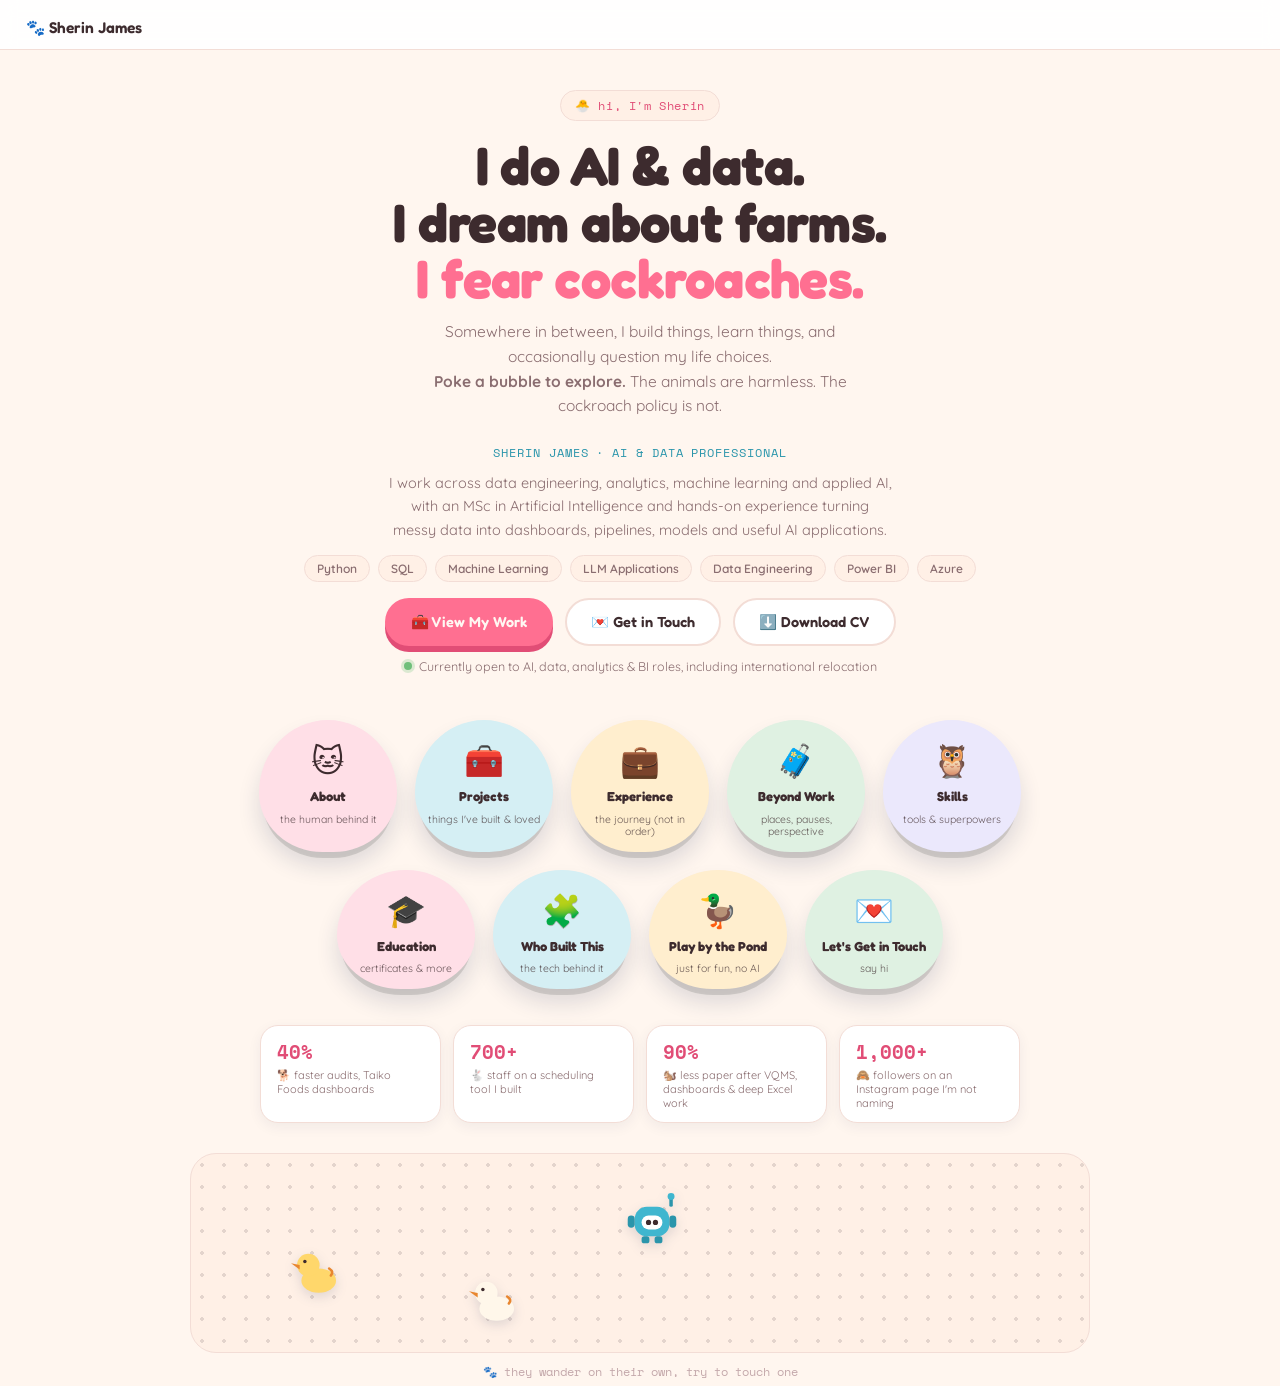
==== index.html @ dddd7386 "Add files via upload" ====
<!doctype html>
<html lang="en">
<head>
<meta charset="utf-8">
<meta name="viewport" content="width=device-width, initial-scale=1">
<title>Sherin James · Portfolio</title>
<style>
  @import url('https://fonts.googleapis.com/css2?family=Fredoka:wght@500;600;700&family=Quicksand:wght@400;500;600;700&family=Space+Mono:wght@400;700&display=swap');

  :root {
    --bg: #fff6ef;
    --surface: #ffffff;
    --surface-soft: #fff0e6;
    --ink: #3d2b2e;
    --ink-soft: #8a6d70;
    --ink-faint: #c4a8ab;
    --line: #f3ddd6;
    --accent: #ff6f91;
    --accent-deep: #e14d76;
    --accent-2: #3fb6cf;
    --accent-2-deep: #2a95ab;
    --accent-3: #ffbc42;
    --accent-4: #6fbf7a;
    --accent-4-deep: #4f9f5b;
    --accent-5: #9b8cf2;
    --accent-5-deep: #7c6ce0;
    --shadow: 220 60% 20%;
    --sky-top: #bfe6f7;
    --sky-mid: #dff3ea;
    --grass: #8fcf80;
    --grass-deep: #6fb862;
    --pond: #6fc7d9;
    --pond-deep: #3f96ab;
    --sun: #ffd76b;
    --wood: #a9713c;
    --wood-deep: #8a5a2c;
    --roof: #e8862f;
  }

  @media (prefers-color-scheme: dark) {
    :root:not([data-theme="light"]) {
      --bg: #241923; --surface: #2f2130; --surface-soft: #392a3c;
      --ink: #fbecee; --ink-soft: #d9b7c0; --ink-faint: #8c6c76; --line: #4a3650;
      --accent: #ff8aa8; --accent-deep: #ffa9bf; --accent-2: #5fd3e8; --accent-2-deep: #86e0f0; --accent-3: #ffcf6b;
      --accent-4: #8fd89a; --accent-4-deep: #a9e6b2; --accent-5: #b3a4f7; --accent-5-deep: #c7bcf9;
      --sky-top: #171b3a; --sky-mid: #33264a; --grass: #2f5a44; --grass-deep: #234a37;
      --pond: #1f4f66; --pond-deep: #16394a; --sun: #ffe9a8; --wood: #7a5236; --wood-deep: #5e3f29; --roof: #c96a2a;
    }
  }
  :root[data-theme="dark"] {
    --bg: #241923; --surface: #2f2130; --surface-soft: #392a3c;
    --ink: #fbecee; --ink-soft: #d9b7c0; --ink-faint: #8c6c76; --line: #4a3650;
    --accent: #ff8aa8; --accent-deep: #ffa9bf; --accent-2: #5fd3e8; --accent-2-deep: #86e0f0; --accent-3: #ffcf6b;
    --sky-top: #171b3a; --sky-mid: #33264a; --grass: #2f5a44; --grass-deep: #234a37;
    --pond: #1f4f66; --pond-deep: #16394a; --sun: #ffe9a8; --wood: #7a5236; --wood-deep: #5e3f29; --roof: #c96a2a;
  }

  * { box-sizing: border-box; }
  html { overflow-x: hidden; width: 100%; -webkit-text-size-adjust: 100%; text-size-adjust: 100%; }
  body { background: var(--bg); color: var(--ink); font-family: 'Quicksand', system-ui, sans-serif; margin: 0; overflow-x: hidden; width: 100%; overflow-wrap: break-word; }
  h1, h2, h3, .display { font-family: 'Fredoka', system-ui, sans-serif; }
  a { color: var(--accent-deep); }
  img { max-width: 100%; }
  .wrap { max-width: 1000px; margin: 0 auto; padding: 0 20px; }
  button { font-family: inherit; }

  /* ---------- topbar ---------- */
  .topbar {
    position: sticky; top: 0; z-index: 60; display: flex; flex-direction: column;
    background: color-mix(in srgb, var(--surface) 90%, transparent); backdrop-filter: blur(8px);
    border-bottom: 1px solid var(--line); width:100%; max-width:100%;
  }
  .topbar-row1 { display:flex; align-items:center; justify-content:space-between; padding: 12px 18px 6px; }
  .brand { display:flex; align-items:center; gap:8px; font-family:'Fredoka',sans-serif; font-weight:600; font-size:15.5px; cursor:pointer; border:none; background:none; color:var(--ink); padding:6px 8px; white-space:nowrap; }
  @media (max-width: 420px) { .brand { font-size:13.5px; } }
  .subnav { position:relative; display:flex; gap:6px; overflow-x:auto; padding: 0 18px 10px; scrollbar-width:none; -webkit-overflow-scrolling:touch; width:100%; }
  .subnav.is-hidden { display:none; }
  .subnav::-webkit-scrollbar { display:none; }
  .topbar-fade { position:absolute; top:0; right:0; bottom:10px; width:30px; pointer-events:none;
    background: linear-gradient(to right, transparent, color-mix(in srgb, var(--surface) 94%, transparent) 70%); }
  .subnav.is-hidden ~ .topbar-fade { display:none; }
  .subnav-btn {
    flex:0 0 auto; display:flex; align-items:center; gap:5px; font-family:'Quicksand',sans-serif; font-weight:600; font-size:12.5px; white-space:nowrap;
    background: var(--surface-soft); border:1px solid var(--line); color:var(--ink-soft); padding:7px 14px; border-radius:999px; cursor:pointer; min-width:0;
  }
  .subnav-btn:hover { border-color: var(--accent-2); color: var(--accent-2-deep); }
  .subnav-btn.active { border-color: var(--accent); color: var(--accent-deep); background: color-mix(in srgb, var(--accent) 16%, var(--surface)); }
  .home-btn {
    display:inline-flex; align-items:center; gap:6px; font-family:'Fredoka',sans-serif; font-weight:600; font-size:13.5px;
    background: var(--surface-soft); border:1px solid var(--line); color:var(--ink); padding:10px 20px; border-radius:999px; cursor:pointer;
  }
  .home-btn:hover { border-color: var(--accent-2); color: var(--accent-2-deep); }

  /* ---------- views ---------- */
  .view { display: none; }
  .view.active { display: block; animation: fadeIn 0.35s ease; }
  @keyframes fadeIn { from { opacity:0; transform: translateY(6px);} to { opacity:1; transform:none; } }

  section.pane { padding: 44px 0 70px; }
  .section-tag { font-family:'Space Mono',monospace; font-size:12px; letter-spacing:0.08em; text-transform:uppercase; color:var(--accent-2-deep); margin:0 0 8px; }
  h2.section-title { font-size: clamp(26px, 4vw, 38px); margin: 0 0 14px; text-wrap: balance; }
  p.section-lede { color: var(--ink-soft); font-size: 15.5px; max-width: 64ch; line-height: 1.6; margin: 0 0 32px; }
  .card { background: var(--surface); border:1px solid var(--line); border-radius:22px; padding:26px; box-shadow: 0 6px 22px hsl(var(--shadow) / 0.06); min-width:0; }
  /* defensive: grid/flex children default to min-width:auto, which can force a track wider than the viewport on narrow screens */
  .about-grid > *, .two-col > *, .skill-groups > *, .model-split > *, .feature-grid > *, .project-card, .hero-tier { min-width:0; }
  .fact-title { font-family:'Fredoka',sans-serif; font-weight:600; font-size:16px; margin:0 0 14px; color: var(--accent-deep); }
  .back-row { margin-top: 40px; text-align:center; }

  /* ================= HOME ================= */
  .hero-band { text-align:center; padding: 40px 20px 4px; max-width: 720px; margin: 0 auto; }
  .hero-eyebrow {
    display:inline-flex; align-items:center; gap:6px; font-family:'Space Mono',monospace; font-size:12px; letter-spacing:0.05em;
    background: var(--surface-soft); border:1px solid var(--line); color:var(--accent-deep); padding:6px 14px; border-radius:999px; margin-bottom:16px;
  }
  .hero-band h1 { font-size: clamp(30px, 6vw, 54px); line-height:1.05; margin: 0 0 12px; text-wrap: balance; letter-spacing:-0.01em; }
  .hero-band h1 span { color: var(--accent); }
  .hero-band p { color: var(--ink-soft); font-size: 15.5px; line-height:1.6; margin:0 auto; max-width: 50ch; }

  .proof-strip { max-width:720px; margin: 22px auto 0; text-align:center; padding:0 20px; }
  .proof-role { font-family:'Space Mono',monospace; font-size:11.5px; letter-spacing:0.08em; text-transform:uppercase; color:var(--accent-2-deep); margin:0 0 10px; }
  .proof-line { color:var(--ink-soft); font-size:14.5px; line-height:1.6; max-width:56ch; margin:0 auto 14px; }
  .proof-strip .tag-row { justify-content:center; margin-bottom:16px; }
  .proof-cta-row { display:flex; gap:12px; flex-wrap:wrap; justify-content:center; margin:4px 0 12px; }
  .open-line { font-size:12.5px; color:var(--ink-soft); display:flex; align-items:center; gap:7px; justify-content:center; margin-top:2px; }
  .open-dot { width:8px; height:8px; border-radius:50%; background:var(--accent-4); display:inline-block; flex:none; box-shadow:0 0 0 3px color-mix(in srgb, var(--accent-4) 25%, transparent); }

  .stat-row { display:grid; grid-template-columns: repeat(auto-fit, minmax(min(126px, 100%), 1fr)); gap:12px; margin: 26px auto 0; max-width: 760px; width:100%; }
  .stat-chip { background: var(--surface); border:1px solid var(--line); border-radius:18px; padding:12px 16px; display:flex; flex-direction:column; gap:2px; min-width:0; width:100%; box-shadow: 0 4px 14px hsl(var(--shadow)/0.06); }
  .stat-num { font-family:'Space Mono',monospace; font-weight:700; font-size:19px; color: var(--accent-deep); }
  .stat-label { font-size: 11px; color: var(--ink-soft); }

  /* roam zone: ducks + ai bot wandering, flee on touch */
  .roam-outer { padding: 30px 12px 6px; }
  .roam-zone {
    position: relative; width: 100%; max-width: 900px; margin: 0 auto; height: 200px;
    border-radius: 26px; overflow: hidden; border: 1px solid var(--line);
    background-color: var(--surface-soft);
    background-image: radial-gradient(color-mix(in srgb, var(--ink) 14%, transparent) 1.6px, transparent 1.6px);
    background-size: 22px 22px;
  }
  .roam-hint { text-align:center; font-family:'Space Mono',monospace; font-size:11.5px; color:var(--ink-faint); margin:10px 0 0; }
  .critter { position:absolute; width:52px; height:52px; cursor:pointer; touch-action:none; will-change: left, top; }
  .critter svg { display:block; width:100%; height:100%; filter: drop-shadow(0 4px 6px hsl(var(--shadow)/0.14)); }
  .critter.flip svg { transform: scaleX(-1); }
  .critter.spooked { animation: spookShake 0.12s linear 4; }
  @keyframes spookShake { 0%,100% { transform: translateY(0) rotate(0); } 25% { transform: translateY(-2px) rotate(-6deg); } 75% { transform: translateY(-2px) rotate(6deg); } }

  /* section bubbles: bold colorful floating blobs */
  .bubble-grid { display:flex; flex-wrap:wrap; gap:18px; justify-content:center; padding: 34px 16px 10px; max-width: 920px; margin: 0 auto; }
  .bubble-btn {
    display:flex; flex-direction:column; align-items:center; gap:8px; width:138px; padding:20px 10px 14px;
    border-radius: 50% 50% 46% 46% / 55% 55% 45% 45%; border: none; cursor:pointer;
    box-shadow: 0 10px 0 -4px rgba(0,0,0,0.12), 0 14px 22px hsl(var(--shadow)/0.14);
    animation: floaty 4.5s ease-in-out infinite; transition: transform 0.15s ease;
    color: var(--ink);
  }
  .bubble-btn:hover { transform: translateY(-5px) scale(1.03); }
  .bubble-btn .emoji { font-size: 32px; }
  .bubble-btn .label { font-family:'Fredoka',sans-serif; font-weight:700; font-size:13px; text-align:center; line-height:1.25; }
  .bubble-btn .sub { font-size:10.5px; opacity:0.75; text-align:center; line-height:1.2; }
  @keyframes floaty { 0%,100% { transform: translateY(0);} 50% { transform: translateY(-8px);} }
  .bubble-btn:nth-child(1){ animation-delay: 0s; background: color-mix(in srgb, var(--accent) 22%, var(--surface)); }
  .bubble-btn:nth-child(2){ animation-delay: -0.6s; background: color-mix(in srgb, var(--accent-2) 22%, var(--surface)); }
  .bubble-btn:nth-child(3){ animation-delay: -1.2s; background: color-mix(in srgb, var(--accent-3) 26%, var(--surface)); }
  .bubble-btn:nth-child(4){ animation-delay: -1.8s; background: color-mix(in srgb, var(--accent-4) 22%, var(--surface)); }
  .bubble-btn:nth-child(5){ animation-delay: -2.4s; background: color-mix(in srgb, var(--accent-5) 20%, var(--surface)); }
  .bubble-btn:nth-child(6){ animation-delay: -3.0s; background: color-mix(in srgb, var(--accent) 22%, var(--surface)); }
  .bubble-btn:nth-child(7){ animation-delay: -3.6s; background: color-mix(in srgb, var(--accent-2) 22%, var(--surface)); }
  .bubble-btn:nth-child(8){ animation-delay: -4.2s; background: color-mix(in srgb, var(--accent-3) 26%, var(--surface)); }
  .bubble-btn:nth-child(9){ animation-delay: -4.8s; background: color-mix(in srgb, var(--accent-4) 22%, var(--surface)); }

  @media (prefers-reduced-motion: reduce) {
    .bubble-btn, .critter { animation: none !important; }
  }

  /* ================= ABOUT ================= */
  .about-grid { display:grid; grid-template-columns: 1.3fr 1fr; gap:24px; }
  @media (max-width: 760px) { .about-grid { grid-template-columns: 1fr; } }
  .about-grid p { line-height:1.7; font-size:15px; }
  .paw-list { list-style:none; margin:0; padding:0; display:flex; flex-direction:column; gap:12px; }
  .paw-list li { display:flex; gap:10px; font-size:14.5px; line-height:1.5; }

  /* ================= PROJECTS ================= */
  .project-card { background: var(--surface); border:1px solid var(--line); border-radius:26px; padding:28px; margin-bottom:24px; box-shadow: 0 8px 26px hsl(var(--shadow)/0.07); }
  .project-kicker { font-family:'Space Mono',monospace; font-size:11.5px; color:var(--ink-soft); letter-spacing:0.04em; text-transform:uppercase; margin:0 0 6px;}
  .project-title { display:flex; align-items:center; gap:10px; font-size:21px; margin:0; }
  .project-desc { font-size:14.6px; line-height:1.7; margin:14px 0 16px; }
  .tag-row { display:flex; gap:8px; flex-wrap:wrap; margin:4px 0 16px; }
  .tag { font-size:12px; font-weight:600; padding:5px 12px; border-radius:999px; background:var(--surface-soft); color:var(--ink-soft); border:1px solid var(--line); min-width:0; max-width:100%; overflow-wrap:anywhere; }
  .shot-row { display:grid; grid-template-columns: repeat(2,1fr); gap:14px; margin-top:14px; }
  .shot-row.single { grid-template-columns: 1fr; max-width:520px; }
  .shot-row.trio { grid-template-columns: repeat(3,1fr); }
  @media (max-width: 620px) { .shot-row { grid-template-columns: 1fr; } }
  .shot-row img { width:100%; display:block; border-radius:14px; border:1px solid var(--line); }
  .shot-cap { font-size:11.5px; color:var(--ink-faint); margin-top:6px; text-align:center; }
  .metric-row { display:flex; gap:10px; flex-wrap:wrap; margin:14px 0 4px; }
  .metric-pill { background:var(--surface-soft); border-radius:12px; padding:8px 12px; text-align:center; min-width:80px; }
  .metric-pill b { display:block; font-family:'Space Mono',monospace; font-size:15px; color:var(--accent-2-deep); }
  .metric-pill span { font-size:10px; color:var(--ink-soft); }
  .access-note { font-size:12.5px; color:var(--ink-soft); background:var(--surface-soft); border-radius:12px; padding:10px 14px; margin-top:12px; display:flex; gap:8px; }
  .visit-link { font-weight:700; font-size:13.5px; text-decoration:none; color:var(--accent-deep); }
  .project-subtitle { font-size:14.5px; font-weight:600; color:var(--ink-soft); margin:2px 0 14px; }
  .mini-label { font-family:'Space Mono',monospace; font-size:11px; letter-spacing:0.06em; text-transform:uppercase; color:var(--accent-2-deep); margin:18px 0 8px; }
  .beat-line { font-style:italic; color:var(--ink-soft); margin:2px 0 12px; font-size:14.6px; }
  .feature-grid { display:grid; grid-template-columns: repeat(auto-fit, minmax(190px,1fr)); gap:12px; margin: 6px 0 16px; }
  .feature-item { background:var(--surface-soft); border-radius:14px; padding:12px 14px; }
  .feature-item .f-title { font-weight:700; font-size:13.5px; display:flex; align-items:center; gap:6px; margin:0 0 4px; }
  .feature-item .f-desc { font-size:12.5px; color:var(--ink-soft); line-height:1.5; margin:0; }
  .lede-block { color:var(--ink-soft); font-size:15.5px; max-width:64ch; line-height:1.6; margin:0 0 32px; }
  .lede-block p { margin:0 0 10px; }
  .lede-block p:last-child { margin-bottom:0; font-style:italic; }
  .hatch-card { background:transparent; border:2px dashed var(--line); box-shadow:none; padding:22px 28px; text-align:center; }
  .hatch-card .project-title { justify-content:center; font-size:17px; }
  .hatch-card .project-desc { max-width:56ch; margin:8px auto 0; color:var(--ink-soft); }
  .made-step p + p { margin-top:10px; }
  .made-badge { display:inline-flex; align-items:center; gap:8px; font-family:'Space Mono',monospace; font-size:11.5px; letter-spacing:0.05em; text-transform:uppercase; background:var(--surface-soft); border:1px solid var(--line); color:var(--accent-deep); padding:8px 16px; border-radius:999px; margin-bottom:16px; }

  /* ---- Projects: pipeline / model breakdown / anomalies ---- */
  .hero-tier { border:2px solid var(--accent); }
  .tier-badge-sm { font-family:'Space Mono',monospace; font-size:10.5px; letter-spacing:0.06em; text-transform:uppercase; color:var(--accent-deep); background:color-mix(in srgb, var(--accent) 16%, var(--surface)); padding:4px 10px; border-radius:999px; display:inline-block; margin-bottom:10px; }
  .pipeline-row { display:flex; align-items:center; flex-wrap:wrap; gap:6px; margin:14px 0 20px; }
  .pipeline-step { background:var(--surface-soft); border-radius:14px; padding:10px 14px; font-size:12px; font-weight:700; text-align:center; min-width:96px; flex:1 1 96px; }
  .pipeline-step span { display:block; font-size:10px; font-weight:500; color:var(--ink-soft); margin-top:2px; }
  .pipeline-arrow { color:var(--ink-faint); font-size:16px; flex:none; }
  .model-split { display:grid; grid-template-columns:1fr 1fr; gap:16px; margin:10px 0 18px; }
  @media (max-width:620px) { .model-split { grid-template-columns:1fr; } }
  .model-block { background:var(--surface-soft); border-radius:16px; padding:16px 18px; }
  .model-block h4 { margin:0 0 8px; font-size:14px; font-family:'Fredoka',sans-serif; display:flex; align-items:center; gap:6px; }
  .model-block ul { margin:0; padding-left:18px; font-size:12.8px; line-height:1.65; color:var(--ink-soft); }
  .anomaly-box { background: color-mix(in srgb, var(--accent-3) 16%, var(--surface)); border-radius:14px; padding:14px 16px; font-size:13px; line-height:1.65; margin:6px 0 18px; }
  .anomaly-box b { color: var(--ink); }
  .numbers-strip { display:grid; grid-template-columns: repeat(auto-fit, minmax(min(140px, 100%), 1fr)); gap:12px; margin: 4px 0 30px; width:100%; }
  .learned-note { font-size:12.5px; color:var(--ink-faint); font-style:italic; margin:10px 0 0; }

  /* ================= SCATTERED CARDS (work / breaks) ================= */
  .scatter-grid { display:flex; flex-wrap:wrap; gap:22px 18px; justify-content:center; max-width:100%; }
  .scatter-card {
    background: var(--surface); border:1px solid var(--line); border-radius:18px; padding:20px; width: min(300px, 100%);
    box-shadow: 0 8px 18px hsl(var(--shadow)/0.09); transition: transform 0.18s ease; min-width:0;
  }
  .scatter-card:hover { transform: rotate(0deg) translateY(-3px) !important; }
  .scatter-card:nth-child(6n+1){ transform: rotate(-2.2deg); }
  .scatter-card:nth-child(6n+2){ transform: rotate(1.6deg); }
  .scatter-card:nth-child(6n+3){ transform: rotate(-1deg); }
  .scatter-card:nth-child(6n+4){ transform: rotate(2deg); }
  .scatter-card:nth-child(6n+5){ transform: rotate(-1.7deg); }
  .scatter-card:nth-child(6n+6){ transform: rotate(1.1deg); }
  .scatter-card.break-card { background: var(--surface-soft); border-style: dashed; width: min(340px, 100%); }
  @media (max-width: 420px) { .scatter-card, .scatter-card.break-card { transform:none !important; width:100%; } }

  /* ---- Experience: featured role-progression card ---- */
  .exp-featured { background: var(--surface); border:2px solid var(--accent); border-radius:24px; padding:26px 28px; margin-bottom:30px; box-shadow: 0 10px 26px hsl(var(--shadow)/0.10); min-width:0; }
  .exp-featured-head { display:flex; align-items:baseline; justify-content:space-between; flex-wrap:wrap; gap:6px; margin-bottom:2px; }
  .exp-org { font-family:'Fredoka',sans-serif; font-weight:700; font-size:17px; }
  .exp-loc { font-size:12.5px; color:var(--ink-soft); }
  .exp-promo-line { font-family:'Space Mono',monospace; font-size:11px; color:var(--accent-deep); background:var(--surface-soft); display:inline-block; padding:5px 12px; border-radius:999px; margin:10px 0 20px; }
  .exp-timeline { display:flex; flex-direction:column; gap:0; }
  .exp-role-block { border-left:3px solid var(--line); padding:0 0 18px 18px; margin-left:2px; position:relative; }
  .exp-role-block:last-child { padding-bottom:0; border-left-color:transparent; }
  .exp-role-block::before { content:''; position:absolute; left:-7px; top:2px; width:12px; height:12px; border-radius:50%; background:var(--accent); border:2px solid var(--surface); box-shadow:0 0 0 2px var(--accent); }
  .exp-role-title { font-weight:700; font-size:14.5px; margin:0 0 2px; }
  .exp-role-dates { font-family:'Space Mono',monospace; font-size:11px; color:var(--ink-faint); margin:0 0 8px; }
  .exp-role-block ul { margin:0; padding-left:18px; font-size:13px; line-height:1.65; color:var(--ink); }
  .exp-other-label { font-family:'Space Mono',monospace; font-size:11.5px; letter-spacing:0.06em; text-transform:uppercase; color:var(--ink-faint); margin: 4px 0 16px; text-align:center; }
  .milestone-strip { display:flex; align-items:center; justify-content:center; gap:10px; margin: 30px 0; }
  .milestone-pill { font-family:'Space Mono',monospace; font-size:11.5px; color:var(--accent-5-deep); background:color-mix(in srgb, var(--accent-5) 16%, var(--surface)); border:1px solid var(--line); border-radius:999px; padding:8px 16px; text-align:center; }
  .milestone-strip .milestone-arrow { color:var(--ink-faint); font-size:16px; }
  .exp-break-card.scatter-card { background:transparent; border:2px dashed var(--ink-faint); }
  .tech-self-tag { font-size:11px; font-weight:700; color:var(--accent-5-deep); }
  .current-card.scatter-card { border:2px solid var(--accent-4); position:relative; }
  .current-pill { position:absolute; top:-11px; right:16px; background:var(--accent-4); color:#0d2b16; font-family:'Space Mono',monospace; font-size:10px; letter-spacing:0.05em; text-transform:uppercase; padding:4px 10px; border-radius:999px; }
  .scatter-role { font-weight:700; font-size:15px; margin:0 0 3px; display:flex; gap:8px; align-items:center; }
  .scatter-org { font-size:12.5px; color:var(--accent-2-deep); font-weight:700; margin:0 0 2px; }
  .scatter-dates { font-size:11.5px; color:var(--ink-faint); margin:0 0 10px; font-family:'Space Mono',monospace; }
  .scatter-card ul { margin:0; padding-left:18px; font-size:13px; line-height:1.55; color:var(--ink); }
  .scatter-card p.plain { font-size:13.3px; line-height:1.6; color:var(--ink); margin:0 0 10px; }
  .place-chip-row { display:flex; flex-wrap:wrap; gap:6px; margin-top:6px; }
  .place-chip { font-size:11px; font-weight:700; background: var(--surface); border:1px solid var(--line); border-radius:999px; padding:4px 10px; }

  /* ================= SKILLS ================= */
  .skill-groups { display:grid; grid-template-columns: repeat(2,1fr); gap:18px; }
  @media (max-width:700px) { .skill-groups { grid-template-columns:1fr; } }
  .skill-card h3 { font-size:15px; margin:0 0 12px; display:flex; align-items:center; gap:8px; }
  .chip-cloud { display:flex; flex-wrap:wrap; gap:8px; }
  .chip { font-size:12.5px; font-weight:600; padding:7px 13px; border-radius:999px; background:var(--bg); border:1px solid var(--line); min-width:0; max-width:100%; overflow-wrap:anywhere; }

  /* ================= EDUCATION / MADE ================= */
  .two-col { display:grid; grid-template-columns:1fr 1fr; gap:20px; }
  @media (max-width:760px) { .two-col { grid-template-columns:1fr; } }
  .edu-card h3 { font-size:15.5px; margin:0 0 4px; }
  .edu-card .school { font-size:13px; color:var(--accent-2-deep); font-weight:700; margin-bottom:6px; }
  .edu-card p { font-size:13.5px; color:var(--ink-soft); line-height:1.55; margin:0; }
  .made-steps { display:flex; flex-direction:column; gap:16px; }
  .made-step { display:flex; gap:14px; }
  .made-num { flex:none; width:30px; height:30px; border-radius:50%; background:var(--surface-soft); display:flex; align-items:center; justify-content:center; font-family:'Space Mono',monospace; font-weight:700; font-size:13px; color:var(--accent-deep); }
  .made-step p { margin:0; font-size:14.3px; line-height:1.6; }

  /* ================= GAME ================= */
  .game-wrap { display:flex; flex-direction:column; align-items:center; gap:14px; width:100%; }
  .game-hud { display:flex; gap:16px; font-family:'Space Mono',monospace; font-size:14px; }
  .game-btn { font-family:'Fredoka',sans-serif; font-weight:600; font-size:14px; padding:10px 22px; border-radius:999px; border:2px solid transparent; background:var(--accent); color:#fff7f2; box-shadow: 0 5px 0 var(--accent-deep); cursor:pointer; }
  .game-btn:disabled { opacity:0.55; cursor:default; box-shadow:none; }
  .game-note { font-size:12.5px; color:var(--ink-faint); text-align:center; max-width:44ch; }

  /* ---------- Pond Derby racing game ---------- */
  .racer-pick { display:flex; gap:10px; flex-wrap:wrap; justify-content:center; }
  .racer-opt {
    display:flex; flex-direction:column; align-items:center; gap:4px; font-family:'Quicksand',sans-serif; font-weight:600; font-size:12.5px;
    background: var(--surface); border:2px solid var(--line); color:var(--ink-soft); padding:10px 16px; border-radius:16px; cursor:pointer;
  }
  .racer-opt .racer-emoji { font-size:26px; }
  .racer-opt:hover { border-color: var(--accent-2); }
  .racer-opt.selected { border-color: var(--accent); color:var(--accent-deep); background: color-mix(in srgb, var(--accent) 14%, var(--surface)); }
  .track-board { display:flex; flex-direction:column; gap:10px; width:100%; max-width:640px; }
  .track-lane { display:flex; align-items:center; gap:8px; }
  .lane-tag { width:22px; text-align:center; font-size:16px; opacity:0.7; }
  .lane-track {
    position:relative; flex:1; height:44px; border-radius:12px; border:1px solid var(--line); overflow:hidden;
    background-color: var(--surface-soft);
    background-image: radial-gradient(color-mix(in srgb, var(--ink) 12%, transparent) 1.4px, transparent 1.4px);
    background-size: 18px 18px;
  }
  .racer-sprite { position:absolute; left:2px; top:50%; transform: translateY(-50%); font-size:24px; line-height:1; }
  .finish-flag { width:22px; text-align:center; font-size:18px; }
  .race-status { font-family:'Space Mono',monospace; font-size:13px; color:var(--ink-soft); text-align:center; min-height:18px; }

  /* ================= CONTACT ================= */
  .foot-card { background: var(--surface); border:1px solid var(--line); border-radius:26px; padding:40px 30px; display:flex; flex-direction:column; align-items:center; gap:14px; text-align:center; }
  .foot-links { display:flex; gap:14px; flex-wrap:wrap; justify-content:center; }
  .btn { font-family:'Fredoka',sans-serif; font-weight:600; font-size:14.5px; padding:13px 24px; border-radius:999px; text-decoration:none; display:inline-flex; align-items:center; gap:8px; border:2px solid transparent; cursor:pointer; }
  .btn-primary { background: var(--accent); color:#fff7f2; box-shadow: 0 6px 0 var(--accent-deep); }
  .btn-ghost { background: var(--surface); color:var(--ink); border-color: var(--line); }
  .foot-note { font-size:12px; color:var(--ink-faint); margin-top: 22px; }
  .toast {
    position: fixed; left: 50%; bottom: 22px; transform: translateX(-50%) translateY(12px);
    max-width: min(90vw, 380px); text-align:center; background: var(--ink); color: var(--bg);
    font-family:'Quicksand',sans-serif; font-weight:600; font-size:13.5px; line-height:1.4;
    padding: 12px 18px; border-radius: 14px; box-shadow: 0 10px 30px hsl(var(--shadow)/0.25);
    opacity: 0; pointer-events: none; transition: opacity 0.25s ease, transform 0.25s ease; z-index: 200;
  }
  .toast.show { opacity: 1; transform: translateX(-50%) translateY(0); }
</style>
</head>
<body>
<div class="topbar">
  <div class="topbar-row1">
    <button class="brand" data-target="view-home">🐾 Sherin James</button>
  </div>
  <nav class="subnav" id="subnav">
    <button class="subnav-btn" data-target="view-home">🏠 Home</button>
    <button class="subnav-btn" data-target="view-about">🐱 About</button>
    <button class="subnav-btn" data-target="view-projects">🧰 Projects</button>
    <button class="subnav-btn" data-target="view-work">💼 Experience</button>
    <button class="subnav-btn" data-target="view-breaks">🧳 Beyond Work</button>
    <button class="subnav-btn" data-target="view-skills">🦉 Skills</button>
    <button class="subnav-btn" data-target="view-education">🎓 Education</button>
    <button class="subnav-btn" data-target="view-made">🧩 Made</button>
    <button class="subnav-btn" data-target="view-game">🏁 Play</button>
    <button class="subnav-btn" data-target="view-contact">💌 Contact</button>
  </nav>
  <div class="topbar-fade" aria-hidden="true"></div>
</div>

<!-- ============ HOME ============ -->
<div class="view active" id="view-home">
  <div class="hero-band">
    <span class="hero-eyebrow">🐣 hi, I'm Sherin</span>
    <h1>I do AI &amp; data.<br>I dream about farms.<br><span>I fear cockroaches.</span></h1>
    <p>Somewhere in between, I build things, learn things, and occasionally question my life choices.</p>
    <p><b>Poke a bubble to explore.</b> The animals are harmless. The cockroach policy is not.</p>
  </div>

  <div class="proof-strip">
    <p class="proof-role">Sherin James · AI &amp; Data Professional</p>
    <p class="proof-line">I work across data engineering, analytics, machine learning and applied AI, with an MSc in Artificial Intelligence and hands-on experience turning messy data into dashboards, pipelines, models and useful AI applications.</p>
    <div class="tag-row"><span class="tag">Python</span><span class="tag">SQL</span><span class="tag">Machine Learning</span><span class="tag">LLM Applications</span><span class="tag">Data Engineering</span><span class="tag">Power BI</span><span class="tag">Azure</span></div>
    <div class="proof-cta-row">
      <button class="btn btn-primary" data-target="view-projects">🧰 View My Work</button>
      <button class="btn btn-ghost" data-target="view-contact">💌 Get in Touch</button>
      <a class="btn btn-ghost" href="Sherin_James_CV.pdf" download="Sherin_James_CV.pdf">⬇️ Download CV</a>
    </div>
    <p class="open-line"><span class="open-dot"></span>Currently open to AI, data, analytics &amp; BI roles, including international relocation</p>
  </div>

  <div class="bubble-grid">
    <button class="bubble-btn" data-target="view-about"><span class="emoji">🐱</span><span class="label">About</span><span class="sub">the human behind it</span></button>
    <button class="bubble-btn" data-target="view-projects"><span class="emoji">🧰</span><span class="label">Projects</span><span class="sub">things I've built &amp; loved</span></button>
    <button class="bubble-btn" data-target="view-work"><span class="emoji">💼</span><span class="label">Experience</span><span class="sub">the journey (not in order)</span></button>
    <button class="bubble-btn" data-target="view-breaks"><span class="emoji">🧳</span><span class="label">Beyond Work</span><span class="sub">places, pauses, perspective</span></button>
    <button class="bubble-btn" data-target="view-skills"><span class="emoji">🦉</span><span class="label">Skills</span><span class="sub">tools &amp; superpowers</span></button>
    <button class="bubble-btn" data-target="view-education"><span class="emoji">🎓</span><span class="label">Education</span><span class="sub">certificates &amp; more</span></button>
    <button class="bubble-btn" data-target="view-made"><span class="emoji">🧩</span><span class="label">Who Built This</span><span class="sub">the tech behind it</span></button>
    <button class="bubble-btn" data-target="view-game"><span class="emoji">🦆</span><span class="label">Play by the Pond</span><span class="sub">just for fun, no AI</span></button>
    <button class="bubble-btn" data-target="view-contact"><span class="emoji">💌</span><span class="label">Let's Get in Touch</span><span class="sub">say hi</span></button>
  </div>

  <div class="wrap">
    <div class="stat-row">
      <div class="stat-chip"><span class="stat-num">40%</span><span class="stat-label">🐕 faster audits, Taiko Foods dashboards</span></div>
      <div class="stat-chip"><span class="stat-num">700+</span><span class="stat-label">🐇 staff on a scheduling tool I built</span></div>
      <div class="stat-chip"><span class="stat-num">90%</span><span class="stat-label">🐿️ less paper after VQMS, dashboards &amp; deep Excel work</span></div>
      <div class="stat-chip"><span class="stat-num">1,000+</span><span class="stat-label">🙈 followers on an Instagram page I'm not naming</span></div>
    </div>
  </div>

  <div class="roam-outer">
    <div class="roam-zone" id="roamZone" aria-hidden="true">
      <div class="critter" data-kind="duck" style="left:12%; top:55%;">
        <svg viewBox="0 0 60 60"><ellipse cx="28" cy="40" rx="20" ry="14" fill="#ffd76b"/><circle cx="40" cy="22" r="13" fill="#ffd76b"/><path d="M50 22 L60 20 L50 27 Z" fill="#e8862f"/><circle cx="44" cy="18" r="2" fill="var(--ink)"/><path d="M14 34 Q10 30 16 26" stroke="#e8862f" stroke-width="3" fill="none" stroke-linecap="round"/></svg>
      </div>
      <div class="critter" data-kind="duck" style="left:55%; top:30%;">
        <svg viewBox="0 0 60 60"><ellipse cx="28" cy="40" rx="20" ry="14" fill="#fff7ea"/><circle cx="40" cy="22" r="13" fill="#fff7ea"/><path d="M50 22 L60 20 L50 27 Z" fill="#e8862f"/><circle cx="44" cy="18" r="2" fill="var(--ink)"/><path d="M14 34 Q10 30 16 26" stroke="#e8862f" stroke-width="3" fill="none" stroke-linecap="round"/></svg>
      </div>
      <div class="critter" data-kind="bot" style="left:78%; top:60%;">
        <svg viewBox="0 0 60 60"><rect x="6" y="4" width="4" height="12" rx="2" fill="var(--accent-2-deep)"/><circle cx="8" cy="4" r="4" fill="var(--accent-2)"/>
          <rect x="10" y="16" width="40" height="34" rx="14" fill="var(--accent-2)"/>
          <rect x="18" y="26" width="24" height="16" rx="8" fill="var(--surface)"/>
          <circle cx="26" cy="34" r="3" fill="var(--ink)"/><circle cx="34" cy="34" r="3" fill="var(--ink)"/>
          <rect x="2" y="26" width="8" height="14" rx="4" fill="var(--accent-2-deep)"/><rect x="50" y="26" width="8" height="14" rx="4" fill="var(--accent-2-deep)"/>
          <rect x="18" y="50" width="9" height="8" rx="3" fill="var(--accent-2-deep)"/><rect x="33" y="50" width="9" height="8" rx="3" fill="var(--accent-2-deep)"/>
        </svg>
      </div>
    </div>
    <p class="roam-hint">🐾 they wander on their own, try to touch one</p>
  </div>
</div>

<!-- ============ ABOUT ============ -->
<div class="view" id="view-about">
  <section class="pane wrap">
    <p class="section-tag">🐱 about</p>
    <h2 class="section-title">Data and AI, with the paperwork to prove it works</h2>
    <div class="about-grid">
      <div class="card">
        <p>I'm an AI &amp; Data professional based in Pune, working across data engineering, analytics and applied machine learning. The path here was not a straight line, and I think that's the point: I started in a Bachelor of Computer Applications, moved into enterprise systems and business intelligence work across the UK and India, then went back to do an MSc in Artificial Intelligence (Distinction, University of East London) to formalise the machine learning side properly.</p>
        <p>That combination is basically my whole pitch. I've spent years in ERP data migrations, Power BI dashboards and Excel built for people who don't want to open Excel, so I understand how real organisations actually produce and mess up their data. My MSc then let me take that same instinct into deep learning, building and evaluating an LSTM model on real IoT sensor data to predict elevator failures before they happen (full write-up in Projects).</p>
        <p>Since then I've kept building at the applied-AI layer: two AI-powered tools of my own, structured around the Claude API, and hands-on experience testing an AI healthcare chatbot for edge cases and failure modes. I'm not trying to pass myself off as a senior AI engineer. I'm early-career, genuinely curious, and I like the parts of the job that involve both spreadsheets and neural networks.</p>
        <p>I try to stay properly current with AI, not just the polished announcements, but the trends, the debates, and the occasionally alarming bits too. I like getting hands-on with new models and tools to see what they can actually do, and where they quietly fall apart, which is basically how I ended up red-teaming a stranger's healthcare chatbot on LinkedIn (more on that in Beyond Work). Half curiosity, half mild chaos.</p>
      </div>
      <div class="card">
        <ul class="paw-list">
          <li><span>🎓</span><span><b>MSc Artificial Intelligence</b>: Distinction (77%), University of East London, 2022–2023.</span></li>
          <li><span>🎓</span><span><b>BCA</b>: Distinction, 9.96 CGPA, Savitribai Phule Pune University, 2018–2021.</span></li>
          <li><span>💼</span><span><b>5+ years</b> across business operations, enterprise systems, data and analytics, followed by an MSc in Artificial Intelligence.</span></li>
          <li><span>🐈</span><span>Built and evaluated an <b>LSTM model</b> on real-world IoT time-series data for my dissertation.</span></li>
          <li><span>📊</span><span>Fluent in <b>Power BI, SQL, Python, Azure, SAP</b> and enterprise data migration work.</span></li>
          <li><span>🤖</span><span>Comfortable across the <b>Claude API</b>: prompt design, structured JSON outputs, and streaming responses.</span></li>
          <li><span>🧪</span><span>Enjoy <b>red-teaming and stress-testing AI tools</b>, poking at chatbots until I find where they break.</span></li>
          <li><span>📜</span><span><b>Azure Data Scientist Associate (DP-100)</b> exam prep, Google Data Analytics, and IBM Data Analytics certified.</span></li>
          <li><span>🌍</span><span>Based in Pune, India, <b>open to relocating</b> for the right role.</span></li>
        </ul>
      </div>
    </div>

    <div class="card" style="margin-top:22px;">
      <p class="fact-title">🍓 Off the clock</p>
      <ul class="paw-list">
        <li><span>📸</span><span>I run <b>4 Instagram pages</b> (not counting my personal one), including one with <b>1,000+ followers</b> built entirely around a hobby I'm keeping secret. If you find it, please act natural and don't blow my cover.</span></li>
        <li><span>🎬</span><span>Certified rom-com and sitcom addict. If it has a laugh track or a meet-cute, I have probably already seen it twice.</span></li>
        <li><span>🍓</span><span>Strawberry-covered anything is an automatic yes: cake, chocolate, cereal, doesn't matter.</span></li>
        <li><span>🐐</span><span>Long-term dream: my own little farm with every animal welcome, except rodents and anything that crawls. A flying cockroach and I are not staying on the same continent. Somewhere in there, I'd also like to give back to society and nature in some shape or form, still figuring out what that looks like.</span></li>
      </ul>
    </div>

    <div class="back-row"><button class="home-btn" data-target="view-home">🏠 Back to Home</button></div>
  </section>
</div>

<!-- ============ PROJECTS ============ -->
<div class="view" id="view-projects">
  <section class="pane wrap">
    <p class="section-tag">🧰 projects</p>
    <h2 class="section-title">Things I've actually built</h2>
    <div class="lede-block">
      <p>An MSc research project, two end-to-end AI applications, and hands-on AI testing experience, in that order of depth.</p>
      <p>I like building things to understand them properly. Train the model, break the model, build the weird little feature, figure out why it broke, repeat.</p>
      <p>And yes, there are cats involved.</p>
    </div>

    <div class="numbers-strip">
      <div class="stat-chip"><span class="stat-num">Distinction</span><span class="stat-label">🎓 MSc Artificial Intelligence, 77%</span></div>
      <div class="stat-chip"><span class="stat-num">0.940</span><span class="stat-label">📊 F1 score, failure classification</span></div>
      <div class="stat-chip"><span class="stat-num">0.957</span><span class="stat-label">📈 AUC, failure classification</span></div>
      <div class="stat-chip"><span class="stat-num">≈12.97 days</span><span class="stat-label">⏳ RUL prediction MAE</span></div>
      <div class="stat-chip"><span class="stat-num">14,631</span><span class="stat-label">🔢 training sequences engineered</span></div>
    </div>

    <article class="project-card hero-tier">
      <span class="tier-badge-sm">⭐ Featured · MSc Dissertation</span>
      <p class="project-kicker">🐘 University of East London · 2023</p>
      <h3 class="project-title">🛗 Predictive Maintenance for Elevators</h3>
      <p class="project-desc">Can sensor data tell you an elevator is heading for trouble before it actually breaks? For my MSc dissertation, I investigated predictive maintenance using real-world IoT time-series data from 100 elevator units, 21 raw sensor readings per operating cycle (vibration, temperature, pressure and more), with one cycle representing one day of operation.</p>
      <p class="project-desc">I compared LSTM, Random Forest, CNN, ARIMA and XGBoost, then built two purpose-built LSTM models: one to classify which elevators were at risk of failure, and one to estimate their Remaining Useful Life (RUL) in days.</p>

      <p class="mini-label">The pipeline</p>
      <div class="pipeline-row">
        <div class="pipeline-step">Raw sensor data<span>100 units · 21 readings/cycle</span></div>
        <div class="pipeline-arrow">→</div>
        <div class="pipeline-step">Feature engineering<span>25 features per cycle</span></div>
        <div class="pipeline-arrow">→</div>
        <div class="pipeline-step">Sequence windowing<span>60-cycle windows</span></div>
        <div class="pipeline-arrow">→</div>
        <div class="pipeline-step">14,631 sequences<span>shape (14631 × 60 × 25)</span></div>
        <div class="pipeline-arrow">→</div>
        <div class="pipeline-step">Two LSTM models<span>classification + regression</span></div>
      </div>

      <p class="mini-label">Data</p>
      <p class="project-desc">Each of the 100 elevator units contributed daily sensor readings across its operating life. I engineered the 21 raw sensor readings into 25 features per cycle, then windowed the data into overlapping 60-cycle sequences, producing 14,631 training sequences with the shape (14,631 × 60 × 25).</p>

      <div class="model-split">
        <div class="model-block">
          <h4>🏷️ Classification model</h4>
          <ul>
            <li>LSTM, 128 + 64 units, dropout, sigmoid output</li>
            <li>128,321 trainable parameters</li>
            <li>Task: is this elevator at risk of failure?</li>
          </ul>
        </div>
        <div class="model-block">
          <h4>📉 Regression model</h4>
          <ul>
            <li>LSTM, 100 + 50 units, dropout, linear output</li>
            <li>80,651 trainable parameters</li>
            <li>Task: how many days of useful life are left?</li>
          </ul>
        </div>
      </div>

      <p class="mini-label">Results</p>
      <div class="metric-row">
        <div class="metric-pill"><b>~95%</b><span>accuracy</span></div>
        <div class="metric-pill"><b>0.926</b><span>precision</span></div>
        <div class="metric-pill"><b>0.956</b><span>recall</span></div>
        <div class="metric-pill"><b>0.940</b><span>F1 score</span></div>
        <div class="metric-pill"><b>0.957</b><span>AUC</span></div>
        <div class="metric-pill"><b>≈12.97 days</b><span>RUL MAE</span></div>
      </div>
      <p class="project-desc">The model achieved approximately 95% accuracy, with an F1 score of 0.940 and AUC of 0.957 for failure classification. RUL prediction achieved an MAE of approximately 12.97 days.</p>

      <p class="mini-label">What the sensors showed</p>
      <div class="anomaly-box">🔍 Two findings stood out while exploring the raw sensor traces: sensors <b>S4 and S21 spiked abnormally</b> in the lead-up to Elevator Unit 5's breakdown, and sensor <b>S7 showed a consistent dip</b> before Elevator Unit 10 failed. Neither pattern was obvious from a single reading, only visible once I plotted the sequences over time, which is a big part of why the sequence-based LSTM approach made sense here.</p>

      <p class="mini-label">What I learned</p>
      <ul class="paw-list">
        <li><span>🧩</span><span>Most of the actual work was in the messy middle: cleaning sensor data, deciding how to window sequences, and choosing evaluation metrics that meant something for maintenance decisions, not just accuracy for its own sake.</span></li>
        <li><span>⚖️</span><span>Classification and regression needed different architectures and different framings of the same underlying data. Treating them identically would have hurt both.</span></li>
        <li><span>🔬</span><span>The LSTM is good at pattern recognition, but it can't tell you why a sensor spiked, only that it did. That gap between correlation and explanation is something I'd want to dig into further with more causal, interpretable methods.</span></li>
      </ul>

      <p class="mini-label">Tech</p>
      <div class="tag-row"><span class="tag">Python</span><span class="tag">TensorFlow/Keras</span><span class="tag">LSTM</span><span class="tag">Pandas</span><span class="tag">Time Series</span><span class="tag">Azure Blob Storage</span></div>
      <div class="shot-row">
        <div><img src="[data-uri]" alt="Model accuracy across training epochs from the dissertation"><p class="shot-cap">Fig. 15: classification accuracy over training epochs</p><p class="shot-cap">Classification model: training accuracy curve</p></div>
        <div><img src="[data-uri]" alt="Confusion matrix and ROC curve from the dissertation, AUC 0.957"><p class="shot-cap">Fig. 19: confusion matrix &amp; ROC curve, AUC 0.957</p><p class="shot-cap">Classification model: ROC curve (AUC 0.957)</p></div>
      </div>
    </article>

    <article class="project-card">
      <p class="project-kicker">🐕🐈 Live AI tool · built solo</p>
      <h3 class="project-title">💌 Purrfect Match</h3>
      <p class="project-subtitle">A CV × job-fit copilot I built because job hunting needed help.</p>
      <p class="project-desc">I got tired of AI resume tools that confidently tell people they have skills they absolutely do not have.</p>
      <p class="beat-line">So I built my own.</p>
      <p class="project-desc">Paste in a CV and job description and Purrfect Match analyses the genuine overlap, highlights what's missing, and helps rewrite existing experience to better match the language of the role, without inventing experience.</p>
      <p class="mini-label">How it came together</p>
      <p class="project-desc"><b>Designed</b> around one rule: never tell someone they're qualified for something they're not. <b>Built</b> as a single-page tool with Claude doing the actual CV-to-job comparison. <b>Tested</b> against my own CV and real job postings until the matching felt honest rather than flattering. <b>Evaluated and iterated</b> from there, which is how it grew from a one-trick matcher into the small toolkit below.</p>
      <p class="beat-line">Then I kept adding things.</p>
      <p class="mini-label">What it grew into</p>
      <div class="feature-grid">
        <div class="feature-item"><p class="f-title">🐾 Whiskers &amp; Biscuit</p><p class="f-desc">An AI chat companion for wording help, pep talks and job-hunt questions.</p></div>
        <div class="feature-item"><p class="f-title">🎯 Interview Predictor</p><p class="f-desc">Generates likely interview questions from the actual job posting.</p></div>
        <div class="feature-item"><p class="f-title">✉️ Cover Letter Starter</p><p class="f-desc">Creates a starting point based on the user's real experience.</p></div>
        <div class="feature-item"><p class="f-title">📓 Job Hunt Journal</p><p class="f-desc">Private browser-based notes stored locally with localStorage.</p></div>
        <div class="feature-item"><p class="f-title">🎮 Need a break?</p><p class="f-desc">Snake and Flappy Cat, built entirely in vanilla JavaScript and Canvas.</p></div>
      </div>
      <p class="mini-label">Under the hood</p>
      <p class="project-desc">The matching system uses Claude to return structured JSON, allowing the UI to consume fields directly rather than trying to parse a giant block of generated text.</p>
      <p class="project-desc">The chat, interview predictor and cover-letter tools use separate stateless calls with the CV and job description supplied as context.</p>
      <p class="beat-line">And the games? Absolutely no AI. Just JavaScript, Canvas and questionable amounts of procrastination.</p>
      <p class="mini-label">Tech</p>
      <div class="tag-row"><span class="tag">Claude API</span><span class="tag">Prompt Design</span><span class="tag">Structured JSON</span><span class="tag">Vanilla JavaScript</span><span class="tag">Canvas</span><span class="tag">localStorage</span></div>
      <div class="shot-row trio">
        <div><img src="[data-uri]" alt="Purrfect Match app screenshot"><p class="shot-cap">Paste a CV and a job posting, get an honest match</p><p class="shot-cap">Purrfect Match: CV × job description match view</p></div>
        <div><img src="[data-uri]" alt="Chat with Whiskers and Biscuit companion feature"><p class="shot-cap">Whiskers &amp; Biscuit, the built-in pep-talk chat</p><p class="shot-cap">Whiskers & Biscuit chat companion</p></div>
        <div><img src="[data-uri]" alt="Need a break panel with Snake and Flappy Cat mini games"><p class="shot-cap">The "need a break" panel: Snake and Flappy Cat, zero AI involved</p><p class="shot-cap">Built-in break: Snake / Flappy Cat</p></div>
      </div>
      <div class="access-note">🔒 <span>Live demo available on request. <a class="visit-link" href="https://claude.ai/code/artifact/c309657a-d977-4dac-9eec-218d853c92ed" target="_blank" rel="noopener">Try it →</a></span></div>
    </article>

    <article class="project-card">
      <p class="project-kicker">🐀 Live AI tool · built solo · for fun</p>
      <h3 class="project-title">🧠 Brainrot-O-Meter</h3>
      <p class="project-subtitle">An intentionally silly experiment in applying LLMs to subjective, informal human language.</p>
      <p class="project-desc">Paste some text and Claude gives it a brainrot score out of 100, assigns it a completely unnecessary tier name, delivers a short roast, and, if you're brave, translates it into maximum Gen Alpha.</p>
      <p class="project-desc">I built this one in an afternoon to experiment with something different from the CV tool: getting an LLM to make consistent, structured judgments about something as fuzzy and subjective as internet slang.</p>
      <p class="beat-line">Structured LLM outputs, streaming responses, and deliberately ridiculous UX.</p>
      <p class="mini-label">What I was playing with</p>
      <div class="feature-grid">
        <div class="feature-item"><p class="f-title">🧠 Structured JSON</p><p class="f-desc">Claude returns a predictable schema containing the score, tier, roast and recovery tip.</p></div>
        <div class="feature-item"><p class="f-title">⚡ Streaming</p><p class="f-desc">The brainrot translation appears token by token instead of arriving as one giant response.</p></div>
        <div class="feature-item"><p class="f-title">🎨 Playful UX</p><p class="f-desc">A completely different visual language from the rest of this portfolio.</p></div>
      </div>
      <p class="project-desc">Both interactions are stateless. New text means a new diagnosis. Nothing is remembered between requests. Small and silly on the surface, but the underlying problem, getting consistent structured judgments out of an LLM on subjective input, shows up in far more serious applications too.</p>
      <p class="mini-label">Tech</p>
      <div class="tag-row"><span class="tag">Claude API</span><span class="tag">Streaming</span><span class="tag">JSON</span><span class="tag">Prompt Design</span><span class="tag">Playful UX</span></div>
      <div class="shot-row">
        <div><img src="[data-uri]" alt="Brainrot-O-Meter app screenshot with its neon dark theme"><p class="shot-cap">Yes, it is exactly as unserious as it looks</p><p class="shot-cap">Brainrot-O-Meter: diagnosis view</p></div>
        <div><img src="[data-uri]" alt="Brainrot-O-Meter showing a completed diagnosis with score, tier, roast, and the gen-alpha translation"><p class="shot-cap">A finished diagnosis: score, tier, roast, and the slang translation below it</p><p class="shot-cap">Brainrot-O-Meter: max-brainrot translation</p></div>
      </div>
      <div class="access-note">🔒 <span>Live demo available on request. <a class="visit-link" href="https://claude.ai/code/artifact/2f9033ef-9bf3-4c70-b31d-f1c736503333" target="_blank" rel="noopener">Try it →</a></span></div>
    </article>

    <article class="project-card">
      <p class="project-kicker">🧪 Volunteer AI Testing · Healthcare AI</p>
      <h3 class="project-title">🧪 AI Testing &amp; Red-Teaming</h3>
      <p class="project-subtitle">Volunteering to break someone else's AI, on purpose, before their users could.</p>
      <p class="project-desc">A few months ago I connected with someone on LinkedIn who was building an AI chatbot for the Australian healthcare space. I volunteered to test the chatbot's limits, deliberately probing ambiguous inputs, edge cases, unexpected behaviour and failure conditions.</p>
      <p class="project-desc">It fell apart a couple of times. Which was, inconveniently, exactly what I was looking for.</p>
      <p class="beat-line">What started as "let me see if I can break this" turned into hands-on AI testing and red-teaming.</p>
      <p class="mini-label">What I actually tested</p>
      <div class="feature-grid">
        <div class="feature-item"><p class="f-title">❓ Ambiguous inputs</p><p class="f-desc">Vague or incomplete questions the bot had to interpret.</p></div>
        <div class="feature-item"><p class="f-title">🌪️ Edge cases</p><p class="f-desc">Unusual phrasing and scenarios outside the obvious happy path.</p></div>
        <div class="feature-item"><p class="f-title">🙃 Unexpected behaviour</p><p class="f-desc">How the bot handled users who didn't follow the expected flow.</p></div>
        <div class="feature-item"><p class="f-title">🔁 Inconsistent responses</p><p class="f-desc">Whether the same question got the same answer twice.</p></div>
        <div class="feature-item"><p class="f-title">🧱 Robustness &amp; failure conditions</p><p class="f-desc">Where and how the bot broke, and what it did once it had.</p></div>
        <div class="feature-item"><p class="f-title">🗣️ Response quality</p><p class="f-desc">Whether answers were accurate, appropriate and safe for a healthcare context.</p></div>
      </div>
      <p class="project-desc">I'm not a certified security red-teamer and this wasn't a paid or formal engagement, just genuine curiosity about where AI systems break, applied to a real bot with real stakes. It turned into a properly useful crash course in probing model behaviour, finding edge cases, and figuring out where a bot needs to be more robust before real users rely on it. The full story is also in Beyond Work.</p>
      <p class="mini-label">Tech</p>
      <div class="tag-row"><span class="tag">Manual AI testing</span><span class="tag">Edge-case design</span><span class="tag">Conversational AI</span><span class="tag">Response evaluation</span></div>
    </article>

    <article class="project-card hatch-card">
      <h3 class="project-title">🐣 More things are hatching...</h3>
      <p class="project-desc">I have a few more AI experiments and mildly unnecessary ideas in progress. They'll make their way here soon.</p>
    </article>

    <div class="back-row"><button class="home-btn" data-target="view-home">🏠 Back to Home</button></div>
  </section>
</div>

<!-- ============ WORK HISTORY ============ -->
<div class="view" id="view-work">
  <section class="pane wrap">
    <p class="section-tag">💼 experience</p>
    <h2 class="section-title">Where I've worked, and what I actually did</h2>
    <p class="section-lede">My career hasn't moved in a straight line, and I've stopped pretending it should. The clearest data and business-systems experience is at Taiko Foods, where I moved through three roles in 13 months. That progression is shown in full below; earlier roles are kept, just more compact.</p>

    <p class="exp-other-label">Earlier experience</p>
    <div class="scatter-grid">
      <div class="scatter-card">
        <p class="scatter-role">🐇 Accounting &amp; Admin Assistant</p>
        <p class="scatter-org">Hotel Kerala Cafe · Pune, India</p>
        <p class="scatter-dates">Jan 2020 – Aug 2022 · part-time</p>
        <ul>
          <li>Maintained financial records in Excel covering daily expenses, billing and petty cash.</li>
          <li>Supported payroll preparation, employee records, working-hour calculations and stock monitoring.</li>
        </ul>
      </div>
      <div class="scatter-card">
        <p class="scatter-role">🦊 FP&amp;A Senior Administrative Assistant</p>
        <p class="scatter-org">UPS · Pune, India</p>
        <p class="scatter-dates">Apr 2022 – Aug 2022 · remote</p>
        <ul>
          <li>Used SAP for order creation, contract management, warehouse tracking and shipment monitoring across global supply-chain operations.</li>
          <li>Prepared financial reports, budgets and variance analysis using SAP and Salesforce data.</li>
        </ul>
      </div>
      <div class="scatter-card">
        <p class="scatter-role">🐑 Sales Floor Team Member</p>
        <p class="scatter-org">Marks &amp; Spencer · Greater London, England</p>
        <p class="scatter-dates">Oct 2022 – Jun 2024 · full-time, alongside MSc studies</p>
        <ul>
          <li>Supported stock accuracy and pricing checks, contributing reliable data for planning and merchandising.</li>
          <li>Gathered customer feedback and trend observations to support merchandising decisions during peak periods.</li>
        </ul>
      </div>
    </div>

    <div class="milestone-strip">
      <span class="milestone-pill">🎓 MSc Artificial Intelligence, UEL · 2022–2023 (alongside M&amp;S)</span>
      <span class="milestone-arrow">→</span>
      <span class="milestone-pill">🐕 Joins Taiko Foods</span>
    </div>

    <article class="exp-featured">
      <div class="exp-featured-head">
        <span class="exp-org">🐕 Taiko Foods Ltd</span>
        <span class="exp-loc">Acton, England · Jun 2024 – Jul 2025</span>
      </div>
      <span class="exp-promo-line">⬆️ Promoted twice in 13 months</span>
      <div class="exp-timeline">
        <div class="exp-role-block">
          <p class="exp-role-title">Production Administrator</p>
          <p class="exp-role-dates">Jun 2024 – Oct 2024</p>
          <ul>
            <li>Extracted, cleaned and prepared live machinery data daily, cutting manual reporting by 2+ hours and improving KPI visibility across 3+ departments.</li>
            <li>Managed and validated workforce data for 700+ employees; built an Excel-driven calendar system for sickness, absences and holidays, saving ~30 minutes daily and improving task efficiency by 25%.</li>
            <li>Conducted routine audits with quality and operations teams to ensure compliance and readiness.</li>
          </ul>
        </div>
        <div class="exp-role-block">
          <p class="exp-role-title">Specifications Coordinator</p>
          <p class="exp-role-dates">Oct 2024 – Jan 2025</p>
          <ul>
            <li>Maintained 100% accuracy across verification checks of supplier specifications, allergens and labelling in a zero-error, audit-critical environment aligned with BRCGS standards.</li>
            <li>Improved data integrity and documentation workflows to enhance traceability, reduce operational risk and support audit readiness.</li>
            <li>Created, entered and validated 25–30% of core data during the Point74 data-infrastructure upgrade, ranking among the top three project performers.</li>
          </ul>
        </div>
        <div class="exp-role-block">
          <p class="exp-role-title">Technical Assistant &amp; Business Support Analyst</p>
          <p class="exp-role-dates">Jan 2025 – Jul 2025</p>
          <ul>
            <li>Built 4 Power BI dashboards covering supplier non-conformance and workforce KPIs, delivering monthly KPI presentations to senior leadership and cutting audit preparation time by 40%.</li>
            <li>Used SQL, Excel, Point74, VQMS and Element Suite to support operational decision-making, data validation and workforce planning.</li>
            <li>Played a key role in the factory's transition to a paperless environment, implementing and onboarding teams onto VQMS, training 50 staff and cutting paper-based processes by 90%.</li>
            <li>Partnered with leadership and People teams to translate business requirements into clear data stories and decision-ready insights.</li>
            <li>Delivered cross-functional training sessions, strengthening data literacy and technical confidence across quality and technical teams.</li>
          </ul>
        </div>
      </div>
    </article>

    <article class="scatter-card exp-break-card" style="width:100%; max-width:none; margin: 8px 0 22px;">
      <p class="scatter-role">🧳 Career Break / Personal Goal Pursuit</p>
      <p class="scatter-org">Pune, India</p>
      <p class="scatter-dates">Aug 2025 – Nov 2025</p>
      <p class="plain">Not a job, and not something to explain away. During this stretch I travelled (England, Belgium, France, then Lakshadweep, Kerala and Goa), supported my family's business, and kept building: independent AI/data learning, two AI-powered projects (Purrfect Match, Brainrot-O-Meter), and hands-on AI testing and red-teaming. <span class="tech-self-tag">Self-directed / independent:</span> also explored Spark, PySpark, Kafka and cloud data workflows through self-study, outside of any employer.</p>
    </article>

    <div class="scatter-grid">
      <div class="scatter-card current-card" style="width:100%; max-width:none;">
        <span class="current-pill">🟢 current</span>
        <p class="scatter-role">🕊️ Volunteer, Media &amp; Communications</p>
        <p class="scatter-org">Church Community · Pune, India</p>
        <p class="scatter-dates">Dec 2025 – Present · hybrid</p>
        <ul>
          <li>Manage photography, social media and digital media for community events and functions serving an audience of 200+ families.</li>
          <li>Run and maintain Instagram and Facebook pages: content creation, scheduling and community engagement.</li>
          <li>Continue developing AI, data analytics and enterprise IT expertise through independent study and personal projects alongside the volunteer role.</li>
        </ul>
      </div>
    </div>

    <div class="back-row"><button class="home-btn" data-target="view-home">🏠 Back to Home</button></div>
  </section>
</div>

<!-- ============ BREAKS & BEYOND ============ -->
<div class="view" id="view-breaks">
  <section class="pane wrap">
    <p class="section-tag">🧳 breaks &amp; beyond</p>
    <h2 class="section-title">The places, the pauses, the perspective</h2>
    <p class="section-lede">Between roles, I took a proper few months off, not a gap to explain away, but time I'd make again. Here's what filled it.</p>
    <div class="scatter-grid">
      <div class="scatter-card break-card" style="transform:rotate(-1.4deg);">
        <p class="scatter-role">✈️ The Trip</p>
        <p class="scatter-org">Jul 2025 – Nov 2025</p>
        <p class="plain">Went properly off the map for a while: England, Belgium, and France, then back home to Lakshadweep, Kerala, and Goa. Equal parts sightseeing and just sitting still somewhere new.</p>
        <div class="place-chip-row">
          <span class="place-chip">🇬🇧 England</span><span class="place-chip">🇧🇪 Belgium</span><span class="place-chip">🇫🇷 France</span>
          <span class="place-chip">🏝️ Lakshadweep</span><span class="place-chip">🌴 Kerala</span><span class="place-chip">🏖️ Goa</span>
        </div>
      </div>
      <div class="scatter-card" style="transform:rotate(1.2deg);">
        <p class="scatter-role">🤖 Applied AI, Self-Directed</p>
        <p class="scatter-org">Independent study &amp; build</p>
        <p class="plain">Kept sharpening my AI and data skills independently while I was between roles: reading, building small things, staying close to the field instead of drifting from it. Purrfect Match and Brainrot-O-Meter (see Projects) came directly out of this stretch.</p>
      </div>
      <div class="scatter-card" style="transform:rotate(0.9deg);">
        <p class="scatter-role">🧪 I Tried to Break an AI</p>
        <p class="scatter-org">Volunteer AI testing &amp; red-teaming</p>
        <p class="plain">A few months ago, I connected with someone on LinkedIn who was building an AI bot for the Australian healthcare space. I volunteered to poke at it, test its limits, and generally see where it would fall apart. It fell apart, a couple of times. What started as "let me see if I can break this" turned into hands-on AI testing and red-teaming: probing responses, finding edge cases, and figuring out where the bot needed to be more robust. Turns out breaking things can be a pretty useful skill.</p>
      </div>
      <div class="scatter-card" style="transform:rotate(-0.8deg);">
        <p class="scatter-role">👨‍👧 Helping Out at Home</p>
        <p class="scatter-org">Family business</p>
        <p class="plain">Spent some of the break helping my dad with his business, a good reminder that not everything useful goes on a timeline.</p>
      </div>
    </div>
    <div class="back-row"><button class="home-btn" data-target="view-home">🏠 Back to Home</button></div>
  </section>
</div>

<!-- ============ SKILLS ============ -->
<div class="view" id="view-skills">
  <section class="pane wrap">
    <p class="section-tag">🦉 skills</p>
    <h2 class="section-title">What I actually use</h2>
    <div class="skill-groups">
      <div class="card skill-card">
        <h3>🐈 AI &amp; Machine Learning</h3>
        <div class="chip-cloud"><span class="chip">Python</span><span class="chip">TensorFlow / Keras</span><span class="chip">scikit-learn</span><span class="chip">LSTM &amp; deep learning</span><span class="chip">Time-series forecasting</span><span class="chip">Model evaluation (F1, AUC, MAE)</span><span class="chip">NLP fundamentals</span><span class="chip">Computer vision fundamentals</span></div>
      </div>
      <div class="card skill-card">
        <h3>🐿️ Applied AI</h3>
        <div class="chip-cloud"><span class="chip">Prompt engineering</span><span class="chip">Claude API &amp; LLM tooling</span><span class="chip">Structured JSON / function-calling outputs</span><span class="chip">RAG concepts</span><span class="chip">AI testing &amp; red-teaming</span><span class="chip">Streaming LLM responses</span></div>
      </div>
      <div class="card skill-card">
        <h3>🐕 Data Engineering &amp; Cloud</h3>
        <div class="chip-cloud"><span class="chip">SQL (advanced)</span><span class="chip">ETL pipeline design</span><span class="chip">Data migration</span><span class="chip">Apache Spark / PySpark</span><span class="chip">Kafka</span><span class="chip">Azure (ADF, Blob, Synapse)</span><span class="chip">BigQuery</span><span class="chip">Databricks</span></div>
      </div>
      <div class="card skill-card">
        <h3>🐇 Analytics &amp; BI</h3>
        <div class="chip-cloud"><span class="chip">Power BI (DAX, Power Query, M)</span><span class="chip">Tableau</span><span class="chip">Dashboard design</span><span class="chip">Automated KPI reporting</span><span class="chip">Stakeholder presentations</span></div>
      </div>
      <div class="card skill-card">
        <h3>🐘 Enterprise Systems</h3>
        <div class="chip-cloud"><span class="chip">SAP</span><span class="chip">Salesforce</span><span class="chip">Point74 ERP</span><span class="chip">Element Suite</span><span class="chip">VQMS</span><span class="chip">Microsoft 365</span></div>
      </div>
    </div>
    <div class="back-row"><button class="home-btn" data-target="view-home">🏠 Back to Home</button></div>
  </section>
</div>

<!-- ============ EDUCATION ============ -->
<div class="view" id="view-education">
  <section class="pane wrap">
    <p class="section-tag">🎓 education &amp; research</p>
    <h2 class="section-title">Education &amp; Research</h2>
    <div class="two-col">
      <div class="card edu-card">
        <h3>🎓 MSc Artificial Intelligence</h3>
        <p class="school">University of East London, UK · Distinction, 77% · 2022–2023</p>
        <p>Dissertation: LSTM-based predictive maintenance for elevators on real-world IoT time-series data (F1 0.940, AUC 0.957, RUL MAE ≈12.97 days), completed while working full-time. Key modules: Machine Learning on Big Data (90%), AI &amp; Machine Vision (85%), Big Data Analytics, Intelligent Systems, NLP. Full case study, pipeline and findings are in Projects →</p>
      </div>
      <div class="card edu-card">
        <h3>🎓 Bachelor of Computer Applications</h3>
        <p class="school">Savitribai Phule Pune University, India · Distinction, 9.96 CGPA · 2018–2021</p>
        <p>Top performer across all cohorts (Python, R, databases, algorithms). IIT Bombay-certified in C/C++ and RDBMS.</p>
      </div>
      <div class="card edu-card">
        <h3>📜 Certifications</h3>
        <p class="school">Microsoft &amp; others</p>
        <p>Azure Data Scientist Associate (DP-100) Exam Prep: Professional Certificate, Microsoft, Jul 2025 · Google Data Analytics Professional Certificate · IBM Introduction to Data Analytics.</p>
      </div>
      <div class="card edu-card">
        <h3>🌍 Languages &amp; availability</h3>
        <p class="school">&nbsp;</p>
        <p>English, Hindi (native), Malayalam, Marathi (fluent), Dutch (learning). Available immediately; open to relocation worldwide.</p>
      </div>
    </div>
    <div class="back-row"><button class="home-btn" data-target="view-home">🏠 Back to Home</button></div>
  </section>
</div>

<!-- ============ HOW I MADE THIS ============ -->
<div class="view" id="view-made">
  <section class="pane wrap">
    <p class="section-tag">🧩 how I made this</p>
    <h2 class="section-title">Who built what? Honestly.</h2>
    <span class="made-badge">🤖🧑‍💻 AI-assisted. Human-directed.</span>
    <div class="lede-block">
      <p style="font-style:italic;">AI helped me build faster. It didn't decide what I was building.</p>
      <p>This portfolio started as a blank page and a slightly ridiculous idea: what if a portfolio felt like a little world instead of a résumé?</p>
      <p>I designed the concept, visual language, interactions, characters, navigation, content and overall experience from scratch. The bubbles, animals, colours, layouts, little jokes and even the things that deliberately move or misbehave were all decisions I made.</p>
    </div>
    <div class="card">
      <div class="made-steps">
        <div class="made-step"><div class="made-num">1</div><div>
          <p><b>I designed it.</b> I planned the structure, decided what belonged where, wrote and edited the content, designed the visual direction and worked through how someone should actually explore the site.</p>
          <p>A lot of time went into the tiny details that aren't immediately obvious. The goal was to make something that felt personal, playful and still credible enough to hire me.</p>
        </div></div>
        <div class="made-step"><div class="made-num">2</div><div>
          <p><b>AI was part of the process.</b> I used Claude's Artifact tool as part of the development process, working through the portfolio section by section and iterating constantly as the ideas took shape.</p>
          <p>I reviewed every version, tested interactions, caught things that felt off, rewrote content, changed designs and kept refining the experience until it matched what I had envisioned.</p>
          <p class="beat-line">It definitely wasn't a one-shot prompt.</p>
          <p>I was the designer, the art director, the product manager and the very annoying person saying, "no, move that 6px to the left."</p>
        </div></div>
        <div class="made-step"><div class="made-num">3</div><div>
          <p><b>The same approach went into my AI projects.</b> For Purrfect Match and Brainrot-O-Meter, I designed the features, user experience and interactions first, then used Claude's tools as part of the process of turning those ideas into working applications.</p>
          <p>The actual AI functionality uses the Claude API, while things like the games and local Job Hunt Journal are deliberately built without AI.</p>
          <p class="beat-line">And the Pond Derby on this site? Plain JavaScript. Zero AI. Ducks doing their own thing.</p>
        </div></div>
        <div class="made-step"><div class="made-num">4</div><div>
          <p><b>So what actually happened?</b> I decided what to build, how it should feel, what belonged on the page, what needed changing, what wasn't working, and what was good enough to keep.</p>
          <p>I tested, rewrote, redesigned, broke things, fixed things and kept iterating until it felt like mine.</p>
          <p>And honestly, what did you expect from an MSc in AI graduate? <b>I was never going to leave AI out of this.</b> 🐣 I was just curious how far I could take it.</p>
        </div></div>
      </div>
    </div>
    <div class="back-row"><button class="home-btn" data-target="view-home">🏠 Back to Home</button></div>
  </section>
</div>

<!-- ============ GAME ============ -->
<div class="view" id="view-game">
  <section class="pane wrap">
    <p class="section-tag">🏁 just for fun</p>
    <h2 class="section-title">The Pond Derby</h2>
    <p class="section-lede">No AI here, just plain JavaScript. Pick your racer and mash the button (or tap Space) to sprint past a duck, a dog, and a rabbit to the finish line.</p>

    <div class="game-wrap">
      <div class="racer-pick" id="racerPick">
        <button class="racer-opt" data-racer="duck"><span class="racer-emoji">🦆</span><span>Duck</span></button>
        <button class="racer-opt" data-racer="cat"><span class="racer-emoji">🐱</span><span>Cat</span></button>
        <button class="racer-opt" data-racer="dog"><span class="racer-emoji">🐕</span><span>Dog</span></button>
        <button class="racer-opt" data-racer="rabbit"><span class="racer-emoji">🐇</span><span>Rabbit</span></button>
      </div>

      <div class="track-board" id="trackBoard">
        <div class="track-lane" data-lane="duck"><div class="lane-tag">🦆</div><div class="lane-track"><div class="racer-sprite">🦆</div></div><div class="finish-flag">🏁</div></div>
        <div class="track-lane" data-lane="cat"><div class="lane-tag">🐱</div><div class="lane-track"><div class="racer-sprite">🐱</div></div><div class="finish-flag">🏁</div></div>
        <div class="track-lane" data-lane="dog"><div class="lane-tag">🐕</div><div class="lane-track"><div class="racer-sprite">🐕</div></div><div class="finish-flag">🏁</div></div>
        <div class="track-lane" data-lane="rabbit"><div class="lane-tag">🐇</div><div class="lane-track"><div class="racer-sprite">🐇</div></div><div class="finish-flag">🏁</div></div>
      </div>

      <div class="race-status" id="raceStatus">Pick your racer to begin</div>
      <button class="game-btn" id="raceBtn">▶ Ready, Set, Go</button>
      <p class="game-note" id="raceHint">Tip: once the race starts, tap "Dash!" (or hit Space) as fast as you can, your racer only moves when you do.</p>
    </div>

    <div class="back-row"><button class="home-btn" data-target="view-home">🏠 Back to Home</button></div>
  </section>
</div>

<!-- ============ CONTACT ============ -->
<div class="view" id="view-contact">
  <section class="pane wrap">
    <div class="foot-card">
      <div style="font-size:34px; display:flex; align-items:center; justify-content:center; gap:8px;">🐾<svg width="30" height="30" viewBox="0 0 24 24" fill="none" style="flex:none;" aria-hidden="true"><rect x="2.5" y="5" width="19" height="14" rx="2.5" stroke="var(--accent-deep)" stroke-width="2"/><path d="M3.5 6.5L12 13L20.5 6.5" stroke="var(--accent-deep)" stroke-width="2" stroke-linecap="round" stroke-linejoin="round"/></svg>🐾</div>
      <h2 class="section-title" style="margin-bottom:4px;">Let's talk</h2>
      <p style="color:var(--ink-soft); max-width:48ch; margin:0 0 6px;">Open to AI, data, analytics and BI opportunities, including international roles and relocation. Reach out any time.</p>
      <div class="foot-links">
        <a class="btn btn-primary js-mailto" data-email="sherinalice28@gmail.com" href="mailto:sherinalice28@gmail.com"><svg width="16" height="16" viewBox="0 0 24 24" fill="none" style="vertical-align:-3px; flex:none;" aria-hidden="true"><rect x="2.5" y="5" width="19" height="14" rx="2.5" stroke="currentColor" stroke-width="2"/><path d="M3.5 6.5L12 13L20.5 6.5" stroke="currentColor" stroke-width="2" stroke-linecap="round" stroke-linejoin="round"/></svg> sherinalice28@gmail.com</a>
        <a class="btn btn-ghost" href="https://linkedin.com/in/jamessherin" target="_blank" rel="noopener">💼 LinkedIn</a>
        <a class="btn btn-ghost" href="Sherin_James_CV.pdf" download="Sherin_James_CV.pdf">⬇️ Download CV</a>
      </div>
      <p class="foot-note" style="max-width:44ch; margin-left:auto; margin-right:auto;">Tap the email button to open your mail app. If nothing opens, the address is copied to your clipboard automatically so you can paste it anywhere. Made by Sherin James, with a little help from Claude's Artifact tool · Pune, India</p>
    </div>
    <div class="back-row"><button class="home-btn" data-target="view-home">🏠 Back to Home</button></div>
  </section>
</div>

<div id="toast" class="toast" role="status" aria-live="polite"></div>

<script>
(function(){
  function showView(id){
    document.querySelectorAll('.view').forEach(function(v){ v.classList.remove('active'); });
    var target = document.getElementById(id);
    if (target) target.classList.add('active');
    document.querySelectorAll('.subnav-btn').forEach(function(b){
      b.classList.toggle('active', b.getAttribute('data-target') === id);
    });
    var subnav = document.getElementById('subnav');
    if (subnav) subnav.classList.toggle('is-hidden', id === 'view-home');
    window.scrollTo({top:0, behavior:'auto'});
    if (id === 'view-game') setupGame();
  }
  document.querySelectorAll('[data-target]').forEach(function(el){
    el.addEventListener('click', function(){ showView(el.getAttribute('data-target')); });
  });
  document.querySelector('.subnav-btn[data-target="view-home"]').classList.add('active');
  document.getElementById('subnav').classList.add('is-hidden');

  // ---------------- roaming critters (ducks + AI bot friend) ----------------
  (function(){
    var zone = document.getElementById('roamZone');
    if (!zone) return;
    var critters = Array.prototype.slice.call(zone.querySelectorAll('.critter'));
    var CW = 52, CH = 52; // matches .critter CSS size

    function bounds(){
      var r = zone.getBoundingClientRect();
      return { w: Math.max(r.width, CW + 10), h: Math.max(r.height, CH + 10) };
    }

    function place(el, xPct, yPct, seconds){
      el.style.transition = 'left ' + seconds + 's ease-in-out, top ' + seconds + 's ease-in-out';
      var prevLeft = parseFloat(el.style.left) || 0;
      if (xPct < prevLeft) el.classList.add('flip'); else el.classList.remove('flip');
      el.style.left = xPct + '%';
      el.style.top = yPct + '%';
    }

    function randomWander(el){
      if (el._fleeing) return;
      var b = bounds();
      var maxXPct = 100 - (CW / b.w) * 100;
      var maxYPct = 100 - (CH / b.h) * 100;
      var x = Math.random() * Math.max(maxXPct, 10);
      var y = Math.random() * Math.max(maxYPct, 10);
      var dur = 3 + Math.random() * 3;
      place(el, x, y, dur);
      el._timer = setTimeout(function(){ randomWander(el); }, dur * 1000 + Math.random() * 900);
    }

    function flee(el){
      if (el._fleeing) return;
      el._fleeing = true;
      clearTimeout(el._timer);
      el.classList.add('spooked');
      var b = bounds();
      var maxXPct = 100 - (CW / b.w) * 100;
      var maxYPct = 100 - (CH / b.h) * 100;
      var x = Math.random() * Math.max(maxXPct, 10);
      var y = Math.random() * Math.max(maxYPct, 10);
      place(el, x, y, 0.35);
      setTimeout(function(){ el.classList.remove('spooked'); }, 400);
      setTimeout(function(){
        el._fleeing = false;
        randomWander(el);
      }, 700);
    }

    critters.forEach(function(el){
      el.addEventListener('pointerenter', function(){ flee(el); });
      el.addEventListener('pointerdown', function(){ flee(el); });
      randomWander(el);
    });
  })();

  // ---------------- The Pond Derby racing game (no AI, pure JS) ----------------
  var gameReady = false;

  function setupGame(){
    if (gameReady) return;
    gameReady = true;

    var RACER_DEFS = [
      { key:'duck',   emoji:'🦆', skill:1.00 },
      { key:'cat',    emoji:'🐱', skill:0.96 },
      { key:'dog',    emoji:'🐕', skill:1.04 },
      { key:'rabbit', emoji:'🐇', skill:1.08 }
    ];
    var BOOST_PLAYER = 27;      // percent/sec added per tap
    var MAX_SPEED = 92;         // percent/sec cap
    var DECAY = 2.4;            // exponential speed decay per second
    var CPU_BURST_MIN = 9, CPU_BURST_MAX = 24;
    var CPU_INTERVAL_MIN = 170, CPU_INTERVAL_MAX = 430;
    var SPRITE_W = 26;

    var pickEl = document.getElementById('racerPick');
    var boardEl = document.getElementById('trackBoard');
    var statusEl = document.getElementById('raceStatus');
    var btnEl = document.getElementById('raceBtn');
    var hintEl = document.getElementById('raceHint');

    var racers = RACER_DEFS.map(function(def){
      return {
        key: def.key, emoji: def.emoji, skill: def.skill,
        isPlayer: false, pos: 0, speed: 0,
        lane: boardEl.querySelector('.track-lane[data-lane="' + def.key + '"]'),
        cpuTimer: null
      };
    });
    racers.forEach(function(r){ r.trackEl = r.lane.querySelector('.lane-track'); r.spriteEl = r.lane.querySelector('.racer-sprite'); });

    var phase = 'pick'; // pick -> countdown -> racing -> finished
    var playerKey = null;
    var rafId = null, lastTs = null, laneWidth = 240;

    function selectRacer(key){
      if (phase !== 'pick' && phase !== 'finished') return;
      playerKey = key;
      racers.forEach(function(r){ r.isPlayer = (r.key === key); });
      pickEl.querySelectorAll('.racer-opt').forEach(function(b){
        b.classList.toggle('selected', b.getAttribute('data-racer') === key);
      });
      phase = 'pick';
      btnEl.disabled = false;
      btnEl.textContent = '▶ Ready, Set, Go';
      var name = RACER_DEFS.find(function(d){ return d.key === key; });
      statusEl.textContent = "You're racing as the " + name.key + ". Hit go when ready!";
    }

    pickEl.querySelectorAll('.racer-opt').forEach(function(b){
      b.addEventListener('click', function(){ selectRacer(b.getAttribute('data-racer')); });
    });

    function layoutRacers(){
      laneWidth = racers[0].trackEl.getBoundingClientRect().width;
      racers.forEach(function(r){
        r.pos = 0; r.speed = 0;
        r.spriteEl.style.left = '2px';
      });
    }

    function placeSprite(r){
      var usable = Math.max(laneWidth - SPRITE_W - 4, 10);
      r.spriteEl.style.left = (2 + (Math.min(r.pos,100)/100) * usable) + 'px';
    }

    function clearCpuTimers(){
      racers.forEach(function(r){ if (r.cpuTimer) clearTimeout(r.cpuTimer); r.cpuTimer = null; });
    }

    function scheduleCpu(r){
      var delay = CPU_INTERVAL_MIN + Math.random() * (CPU_INTERVAL_MAX - CPU_INTERVAL_MIN);
      r.cpuTimer = setTimeout(function(){
        if (phase !== 'racing') return;
        var burst = (CPU_BURST_MIN + Math.random() * (CPU_BURST_MAX - CPU_BURST_MIN)) * r.skill;
        r.speed = Math.min(MAX_SPEED, r.speed + burst);
        scheduleCpu(r);
      }, delay);
    }

    function loop(ts){
      if (phase !== 'racing'){ return; }
      if (lastTs == null) lastTs = ts;
      var dt = Math.min(60, ts - lastTs) / 1000;
      lastTs = ts;

      var winner = null;
      racers.forEach(function(r){
        r.speed *= Math.exp(-DECAY * dt);
        r.pos += r.speed * dt;
        if (r.pos >= 100 && !winner) winner = r;
        placeSprite(r);
      });

      if (winner){
        finishRace(winner);
        return;
      }
      rafId = requestAnimationFrame(loop);
    }

    function dash(){
      if (phase !== 'racing' || !playerKey) return;
      var r = racers.find(function(x){ return x.key === playerKey; });
      r.speed = Math.min(MAX_SPEED, r.speed + BOOST_PLAYER);
    }

    btnEl.addEventListener('click', function(){
      if (phase === 'pick'){
        if (!playerKey){ statusEl.textContent = 'Pick a racer first!'; return; }
        startCountdown();
      } else if (phase === 'racing'){
        dash();
      } else if (phase === 'finished'){
        resetToPick();
      }
    });

    document.addEventListener('keydown', function(e){
      if (e.code !== 'Space') return;
      if (!document.getElementById('view-game').classList.contains('active')) return;
      e.preventDefault();
      if (phase === 'racing') dash();
    });

    function startCountdown(){
      phase = 'countdown';
      btnEl.disabled = true;
      layoutRacers();
      var steps = ['Ready?', '3', '2', '1', 'GO!'];
      var i = 0;
      hintEl.textContent = 'Tap "Dash!" (or hit Space) as fast as you can, your racer only moves when you do.';
      (function next(){
        statusEl.textContent = steps[i];
        i++;
        if (i < steps.length){
          setTimeout(next, i === 1 ? 500 : 550);
        } else {
          beginRace();
        }
      })();
    }

    function beginRace(){
      phase = 'racing';
      lastTs = null;
      btnEl.disabled = false;
      btnEl.textContent = '💨 Dash!';
      statusEl.textContent = 'Go go go!';
      racers.forEach(function(r){ if (!r.isPlayer) scheduleCpu(r); });
      rafId = requestAnimationFrame(loop);
    }

    function finishRace(winner){
      phase = 'finished';
      clearCpuTimers();
      if (rafId) cancelAnimationFrame(rafId);
      racers.forEach(function(r){ r.pos = Math.min(r.pos, 100); placeSprite(r); });
      var ranked = racers.slice().sort(function(a,b){ return b.pos - a.pos; });
      var playerRank = ranked.findIndex(function(r){ return r.isPlayer; }) + 1;
      var winnerLabel = winner.key.charAt(0).toUpperCase() + winner.key.slice(1);
      if (winner.isPlayer){
        statusEl.textContent = '🏆 You won! The ' + winner.key + ' crosses the line first.';
      } else {
        var ord = playerRank === 2 ? '2nd' : (playerRank === 3 ? '3rd' : '4th');
        statusEl.textContent = '😅 The ' + winnerLabel + ' wins this one. You placed ' + ord + '.';
      }
      btnEl.disabled = false;
      btnEl.textContent = '🔁 Race Again';
      hintEl.textContent = 'Pick the same racer or try a different one, then go again.';
    }

    function resetToPick(){
      phase = 'pick';
      clearCpuTimers();
      if (rafId) cancelAnimationFrame(rafId);
      layoutRacers();
      btnEl.textContent = '▶ Ready, Set, Go';
      statusEl.textContent = playerKey ? "You're racing as the " + playerKey + ". Hit go when ready!" : 'Pick your racer to begin';
    }

    layoutRacers();
  }
})();
</script>

<script id="mailto-script">
(function(){
  function showToast(msg){
    var t = document.getElementById('toast');
    if (!t) return;
    t.textContent = msg;
    t.classList.add('show');
    clearTimeout(t._hideTimer);
    t._hideTimer = setTimeout(function(){ t.classList.remove('show'); }, 3600);
  }

  function copyEmail(email){
    email = email || 'sherinalice28@gmail.com';
    if (navigator.clipboard && navigator.clipboard.writeText) {
      navigator.clipboard.writeText(email).then(function(){
        showToast('Copied ' + email + '. Paste it into your mail app.');
      }).catch(function(){
        showToast('Email me at ' + email);
      });
    } else {
      showToast('Email me at ' + email);
    }
  }

  document.querySelectorAll('.js-mailto').forEach(function(a){
    a.addEventListener('click', function(){
      copyEmail(a.getAttribute('data-email'));
    });
  });
})();
</script>
</body>
</html>
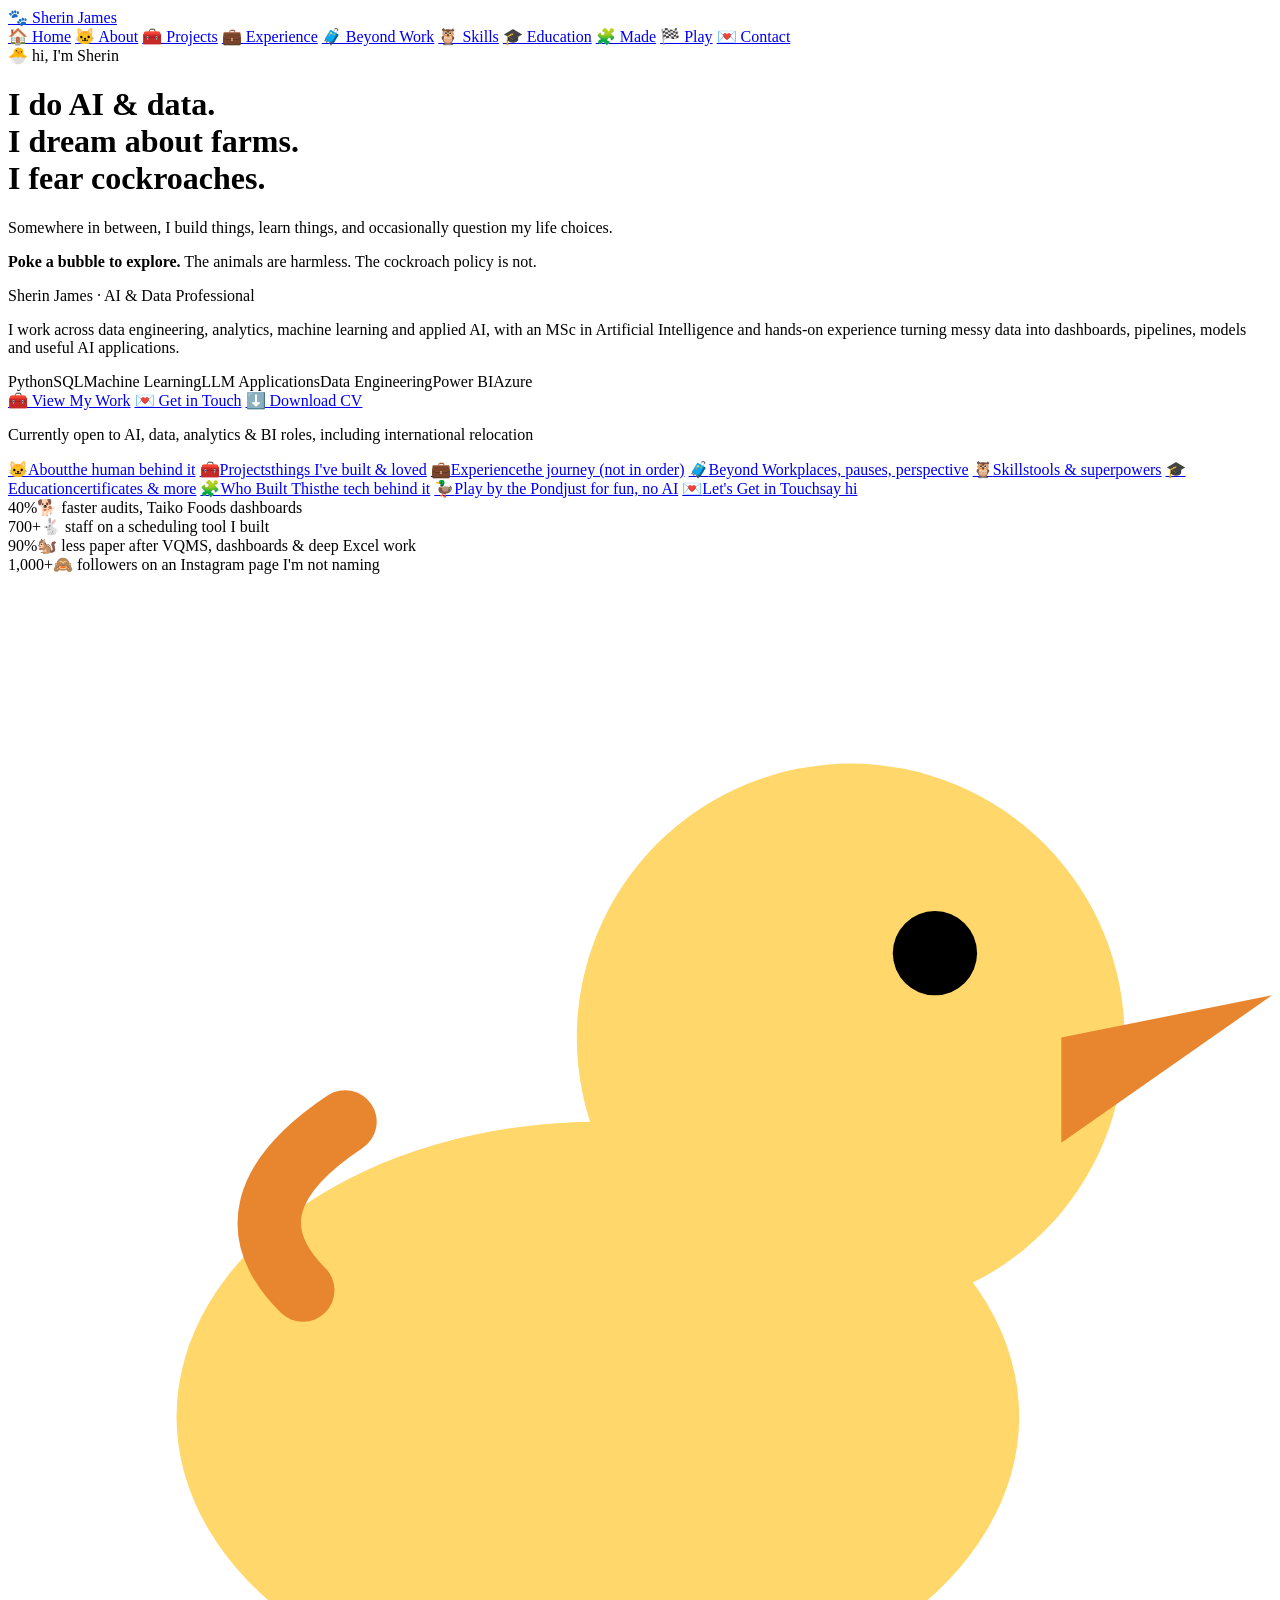
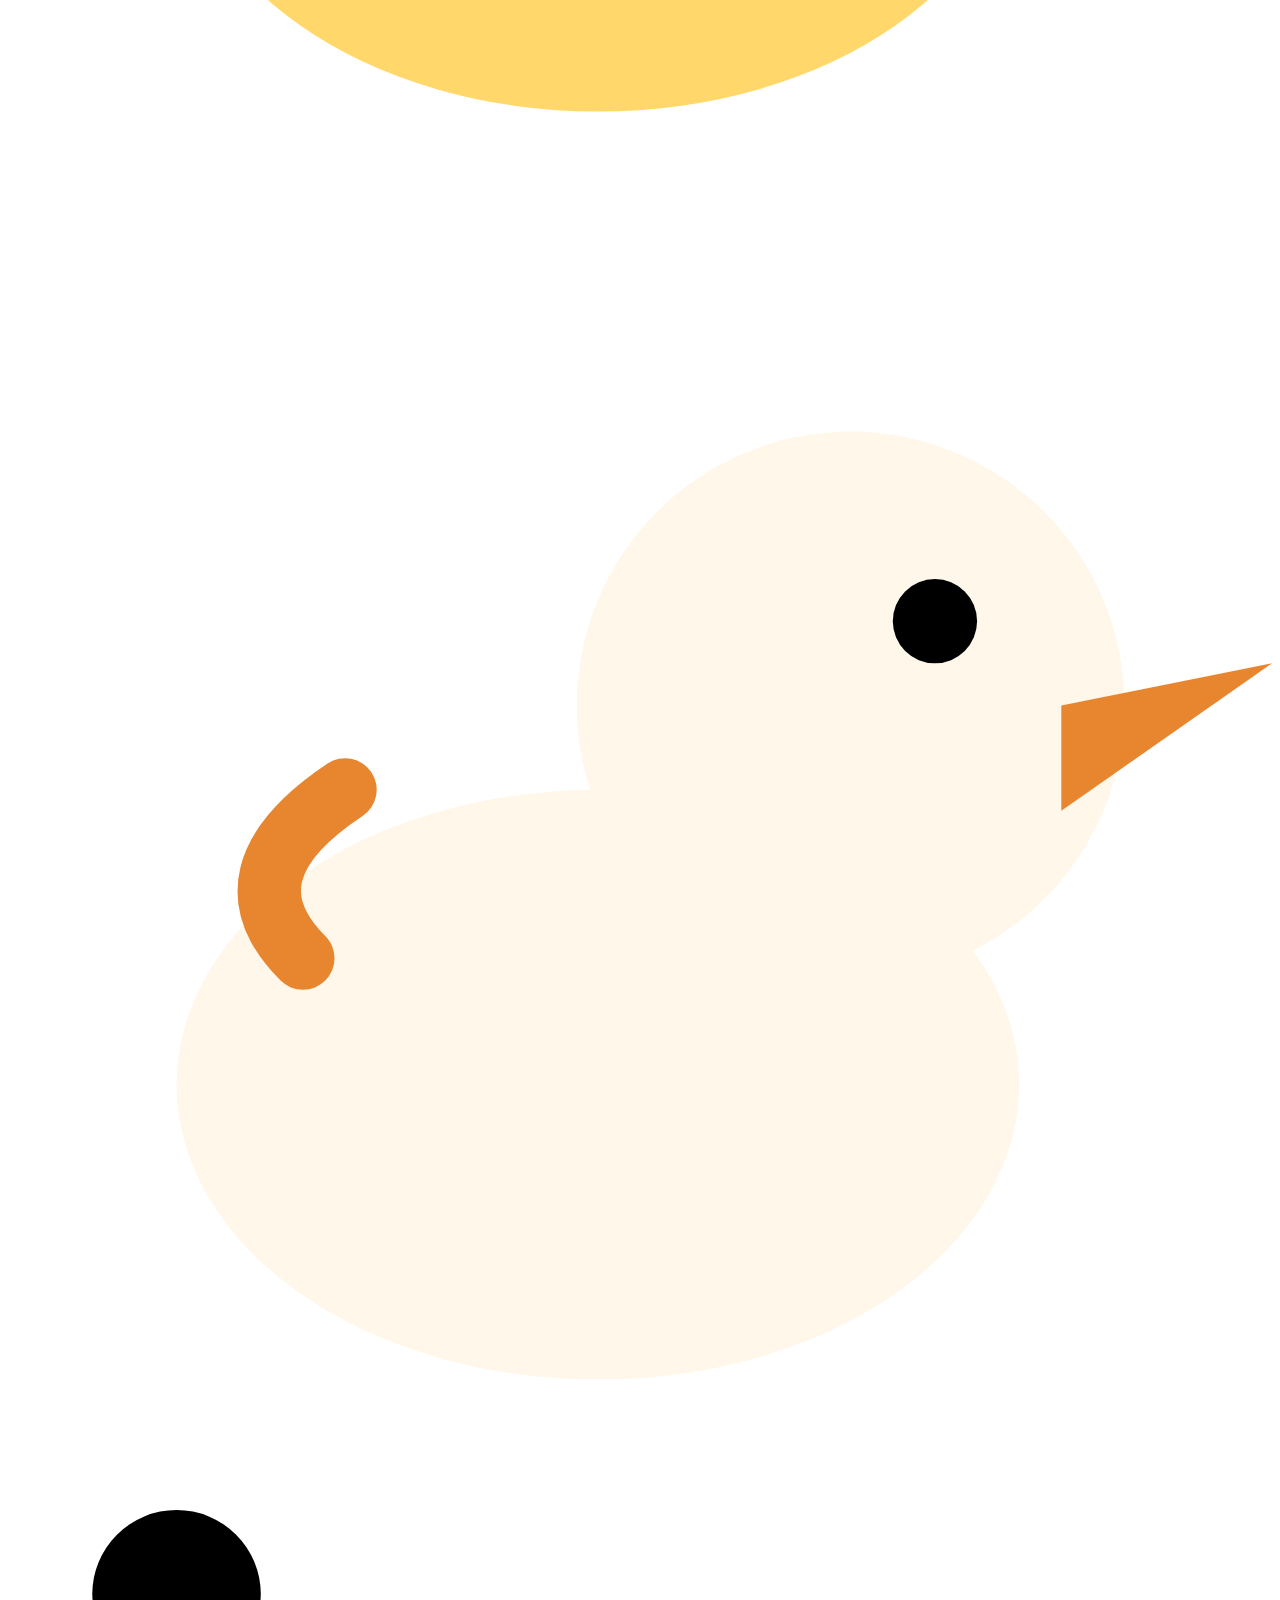
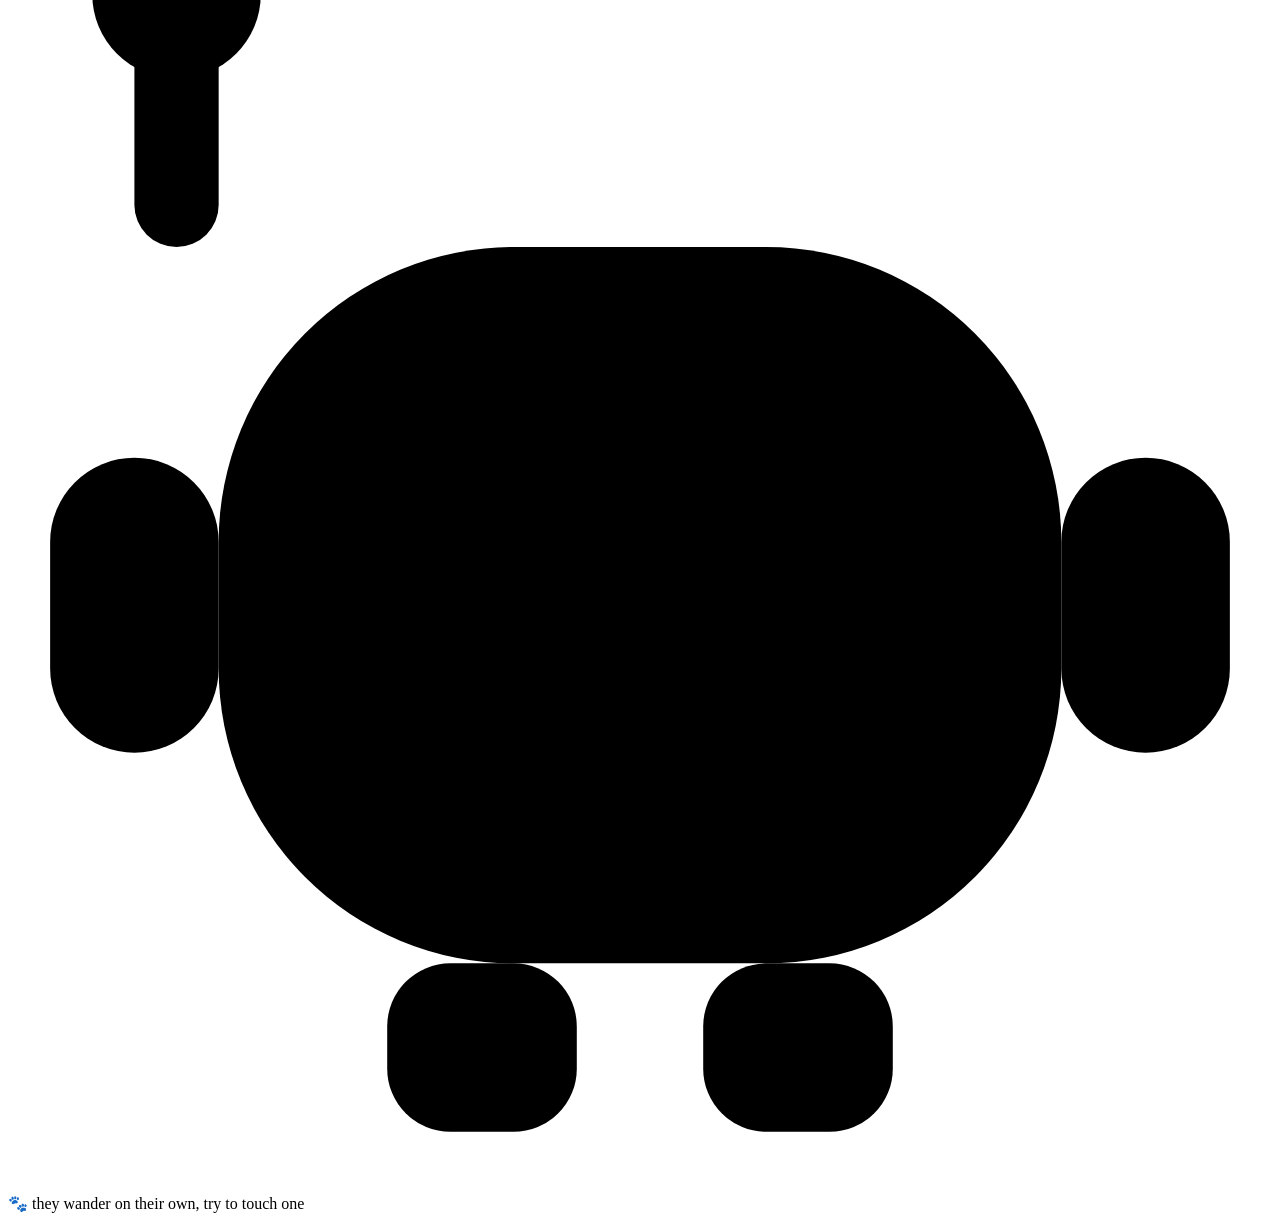
==== commit 220c430b: "Split single-file site into separate pages" ====
--- a/index.html
+++ b/index.html
@@ -4,368 +4,34 @@
 <meta charset="utf-8">
 <meta name="viewport" content="width=device-width, initial-scale=1">
 <title>Sherin James · Portfolio</title>
-<style>
-  @import url('https://fonts.googleapis.com/css2?family=Fredoka:wght@500;600;700&family=Quicksand:wght@400;500;600;700&family=Space+Mono:wght@400;700&display=swap');
-
-  :root {
-    --bg: #fff6ef;
-    --surface: #ffffff;
-    --surface-soft: #fff0e6;
-    --ink: #3d2b2e;
-    --ink-soft: #8a6d70;
-    --ink-faint: #c4a8ab;
-    --line: #f3ddd6;
-    --accent: #ff6f91;
-    --accent-deep: #e14d76;
-    --accent-2: #3fb6cf;
-    --accent-2-deep: #2a95ab;
-    --accent-3: #ffbc42;
-    --accent-4: #6fbf7a;
-    --accent-4-deep: #4f9f5b;
-    --accent-5: #9b8cf2;
-    --accent-5-deep: #7c6ce0;
-    --shadow: 220 60% 20%;
-    --sky-top: #bfe6f7;
-    --sky-mid: #dff3ea;
-    --grass: #8fcf80;
-    --grass-deep: #6fb862;
-    --pond: #6fc7d9;
-    --pond-deep: #3f96ab;
-    --sun: #ffd76b;
-    --wood: #a9713c;
-    --wood-deep: #8a5a2c;
-    --roof: #e8862f;
-  }
-
-  @media (prefers-color-scheme: dark) {
-    :root:not([data-theme="light"]) {
-      --bg: #241923; --surface: #2f2130; --surface-soft: #392a3c;
-      --ink: #fbecee; --ink-soft: #d9b7c0; --ink-faint: #8c6c76; --line: #4a3650;
-      --accent: #ff8aa8; --accent-deep: #ffa9bf; --accent-2: #5fd3e8; --accent-2-deep: #86e0f0; --accent-3: #ffcf6b;
-      --accent-4: #8fd89a; --accent-4-deep: #a9e6b2; --accent-5: #b3a4f7; --accent-5-deep: #c7bcf9;
-      --sky-top: #171b3a; --sky-mid: #33264a; --grass: #2f5a44; --grass-deep: #234a37;
-      --pond: #1f4f66; --pond-deep: #16394a; --sun: #ffe9a8; --wood: #7a5236; --wood-deep: #5e3f29; --roof: #c96a2a;
-    }
-  }
-  :root[data-theme="dark"] {
-    --bg: #241923; --surface: #2f2130; --surface-soft: #392a3c;
-    --ink: #fbecee; --ink-soft: #d9b7c0; --ink-faint: #8c6c76; --line: #4a3650;
-    --accent: #ff8aa8; --accent-deep: #ffa9bf; --accent-2: #5fd3e8; --accent-2-deep: #86e0f0; --accent-3: #ffcf6b;
-    --sky-top: #171b3a; --sky-mid: #33264a; --grass: #2f5a44; --grass-deep: #234a37;
-    --pond: #1f4f66; --pond-deep: #16394a; --sun: #ffe9a8; --wood: #7a5236; --wood-deep: #5e3f29; --roof: #c96a2a;
-  }
-
-  * { box-sizing: border-box; }
-  html { overflow-x: hidden; width: 100%; -webkit-text-size-adjust: 100%; text-size-adjust: 100%; }
-  body { background: var(--bg); color: var(--ink); font-family: 'Quicksand', system-ui, sans-serif; margin: 0; overflow-x: hidden; width: 100%; overflow-wrap: break-word; }
-  h1, h2, h3, .display { font-family: 'Fredoka', system-ui, sans-serif; }
-  a { color: var(--accent-deep); }
-  img { max-width: 100%; }
-  .wrap { max-width: 1000px; margin: 0 auto; padding: 0 20px; }
-  button { font-family: inherit; }
-
-  /* ---------- topbar ---------- */
-  .topbar {
-    position: sticky; top: 0; z-index: 60; display: flex; flex-direction: column;
-    background: color-mix(in srgb, var(--surface) 90%, transparent); backdrop-filter: blur(8px);
-    border-bottom: 1px solid var(--line); width:100%; max-width:100%;
-  }
-  .topbar-row1 { display:flex; align-items:center; justify-content:space-between; padding: 12px 18px 6px; }
-  .brand { display:flex; align-items:center; gap:8px; font-family:'Fredoka',sans-serif; font-weight:600; font-size:15.5px; cursor:pointer; border:none; background:none; color:var(--ink); padding:6px 8px; white-space:nowrap; }
-  @media (max-width: 420px) { .brand { font-size:13.5px; } }
-  .subnav { position:relative; display:flex; gap:6px; overflow-x:auto; padding: 0 18px 10px; scrollbar-width:none; -webkit-overflow-scrolling:touch; width:100%; }
-  .subnav.is-hidden { display:none; }
-  .subnav::-webkit-scrollbar { display:none; }
-  .topbar-fade { position:absolute; top:0; right:0; bottom:10px; width:30px; pointer-events:none;
-    background: linear-gradient(to right, transparent, color-mix(in srgb, var(--surface) 94%, transparent) 70%); }
-  .subnav.is-hidden ~ .topbar-fade { display:none; }
-  .subnav-btn {
-    flex:0 0 auto; display:flex; align-items:center; gap:5px; font-family:'Quicksand',sans-serif; font-weight:600; font-size:12.5px; white-space:nowrap;
-    background: var(--surface-soft); border:1px solid var(--line); color:var(--ink-soft); padding:7px 14px; border-radius:999px; cursor:pointer; min-width:0;
-  }
-  .subnav-btn:hover { border-color: var(--accent-2); color: var(--accent-2-deep); }
-  .subnav-btn.active { border-color: var(--accent); color: var(--accent-deep); background: color-mix(in srgb, var(--accent) 16%, var(--surface)); }
-  .home-btn {
-    display:inline-flex; align-items:center; gap:6px; font-family:'Fredoka',sans-serif; font-weight:600; font-size:13.5px;
-    background: var(--surface-soft); border:1px solid var(--line); color:var(--ink); padding:10px 20px; border-radius:999px; cursor:pointer;
-  }
-  .home-btn:hover { border-color: var(--accent-2); color: var(--accent-2-deep); }
-
-  /* ---------- views ---------- */
-  .view { display: none; }
-  .view.active { display: block; animation: fadeIn 0.35s ease; }
-  @keyframes fadeIn { from { opacity:0; transform: translateY(6px);} to { opacity:1; transform:none; } }
-
-  section.pane { padding: 44px 0 70px; }
-  .section-tag { font-family:'Space Mono',monospace; font-size:12px; letter-spacing:0.08em; text-transform:uppercase; color:var(--accent-2-deep); margin:0 0 8px; }
-  h2.section-title { font-size: clamp(26px, 4vw, 38px); margin: 0 0 14px; text-wrap: balance; }
-  p.section-lede { color: var(--ink-soft); font-size: 15.5px; max-width: 64ch; line-height: 1.6; margin: 0 0 32px; }
-  .card { background: var(--surface); border:1px solid var(--line); border-radius:22px; padding:26px; box-shadow: 0 6px 22px hsl(var(--shadow) / 0.06); min-width:0; }
-  /* defensive: grid/flex children default to min-width:auto, which can force a track wider than the viewport on narrow screens */
-  .about-grid > *, .two-col > *, .skill-groups > *, .model-split > *, .feature-grid > *, .project-card, .hero-tier { min-width:0; }
-  .fact-title { font-family:'Fredoka',sans-serif; font-weight:600; font-size:16px; margin:0 0 14px; color: var(--accent-deep); }
-  .back-row { margin-top: 40px; text-align:center; }
-
-  /* ================= HOME ================= */
-  .hero-band { text-align:center; padding: 40px 20px 4px; max-width: 720px; margin: 0 auto; }
-  .hero-eyebrow {
-    display:inline-flex; align-items:center; gap:6px; font-family:'Space Mono',monospace; font-size:12px; letter-spacing:0.05em;
-    background: var(--surface-soft); border:1px solid var(--line); color:var(--accent-deep); padding:6px 14px; border-radius:999px; margin-bottom:16px;
-  }
-  .hero-band h1 { font-size: clamp(30px, 6vw, 54px); line-height:1.05; margin: 0 0 12px; text-wrap: balance; letter-spacing:-0.01em; }
-  .hero-band h1 span { color: var(--accent); }
-  .hero-band p { color: var(--ink-soft); font-size: 15.5px; line-height:1.6; margin:0 auto; max-width: 50ch; }
-
-  .proof-strip { max-width:720px; margin: 22px auto 0; text-align:center; padding:0 20px; }
-  .proof-role { font-family:'Space Mono',monospace; font-size:11.5px; letter-spacing:0.08em; text-transform:uppercase; color:var(--accent-2-deep); margin:0 0 10px; }
-  .proof-line { color:var(--ink-soft); font-size:14.5px; line-height:1.6; max-width:56ch; margin:0 auto 14px; }
-  .proof-strip .tag-row { justify-content:center; margin-bottom:16px; }
-  .proof-cta-row { display:flex; gap:12px; flex-wrap:wrap; justify-content:center; margin:4px 0 12px; }
-  .open-line { font-size:12.5px; color:var(--ink-soft); display:flex; align-items:center; gap:7px; justify-content:center; margin-top:2px; }
-  .open-dot { width:8px; height:8px; border-radius:50%; background:var(--accent-4); display:inline-block; flex:none; box-shadow:0 0 0 3px color-mix(in srgb, var(--accent-4) 25%, transparent); }
-
-  .stat-row { display:grid; grid-template-columns: repeat(auto-fit, minmax(min(126px, 100%), 1fr)); gap:12px; margin: 26px auto 0; max-width: 760px; width:100%; }
-  .stat-chip { background: var(--surface); border:1px solid var(--line); border-radius:18px; padding:12px 16px; display:flex; flex-direction:column; gap:2px; min-width:0; width:100%; box-shadow: 0 4px 14px hsl(var(--shadow)/0.06); }
-  .stat-num { font-family:'Space Mono',monospace; font-weight:700; font-size:19px; color: var(--accent-deep); }
-  .stat-label { font-size: 11px; color: var(--ink-soft); }
-
-  /* roam zone: ducks + ai bot wandering, flee on touch */
-  .roam-outer { padding: 30px 12px 6px; }
-  .roam-zone {
-    position: relative; width: 100%; max-width: 900px; margin: 0 auto; height: 200px;
-    border-radius: 26px; overflow: hidden; border: 1px solid var(--line);
-    background-color: var(--surface-soft);
-    background-image: radial-gradient(color-mix(in srgb, var(--ink) 14%, transparent) 1.6px, transparent 1.6px);
-    background-size: 22px 22px;
-  }
-  .roam-hint { text-align:center; font-family:'Space Mono',monospace; font-size:11.5px; color:var(--ink-faint); margin:10px 0 0; }
-  .critter { position:absolute; width:52px; height:52px; cursor:pointer; touch-action:none; will-change: left, top; }
-  .critter svg { display:block; width:100%; height:100%; filter: drop-shadow(0 4px 6px hsl(var(--shadow)/0.14)); }
-  .critter.flip svg { transform: scaleX(-1); }
-  .critter.spooked { animation: spookShake 0.12s linear 4; }
-  @keyframes spookShake { 0%,100% { transform: translateY(0) rotate(0); } 25% { transform: translateY(-2px) rotate(-6deg); } 75% { transform: translateY(-2px) rotate(6deg); } }
-
-  /* section bubbles: bold colorful floating blobs */
-  .bubble-grid { display:flex; flex-wrap:wrap; gap:18px; justify-content:center; padding: 34px 16px 10px; max-width: 920px; margin: 0 auto; }
-  .bubble-btn {
-    display:flex; flex-direction:column; align-items:center; gap:8px; width:138px; padding:20px 10px 14px;
-    border-radius: 50% 50% 46% 46% / 55% 55% 45% 45%; border: none; cursor:pointer;
-    box-shadow: 0 10px 0 -4px rgba(0,0,0,0.12), 0 14px 22px hsl(var(--shadow)/0.14);
-    animation: floaty 4.5s ease-in-out infinite; transition: transform 0.15s ease;
-    color: var(--ink);
-  }
-  .bubble-btn:hover { transform: translateY(-5px) scale(1.03); }
-  .bubble-btn .emoji { font-size: 32px; }
-  .bubble-btn .label { font-family:'Fredoka',sans-serif; font-weight:700; font-size:13px; text-align:center; line-height:1.25; }
-  .bubble-btn .sub { font-size:10.5px; opacity:0.75; text-align:center; line-height:1.2; }
-  @keyframes floaty { 0%,100% { transform: translateY(0);} 50% { transform: translateY(-8px);} }
-  .bubble-btn:nth-child(1){ animation-delay: 0s; background: color-mix(in srgb, var(--accent) 22%, var(--surface)); }
-  .bubble-btn:nth-child(2){ animation-delay: -0.6s; background: color-mix(in srgb, var(--accent-2) 22%, var(--surface)); }
-  .bubble-btn:nth-child(3){ animation-delay: -1.2s; background: color-mix(in srgb, var(--accent-3) 26%, var(--surface)); }
-  .bubble-btn:nth-child(4){ animation-delay: -1.8s; background: color-mix(in srgb, var(--accent-4) 22%, var(--surface)); }
-  .bubble-btn:nth-child(5){ animation-delay: -2.4s; background: color-mix(in srgb, var(--accent-5) 20%, var(--surface)); }
-  .bubble-btn:nth-child(6){ animation-delay: -3.0s; background: color-mix(in srgb, var(--accent) 22%, var(--surface)); }
-  .bubble-btn:nth-child(7){ animation-delay: -3.6s; background: color-mix(in srgb, var(--accent-2) 22%, var(--surface)); }
-  .bubble-btn:nth-child(8){ animation-delay: -4.2s; background: color-mix(in srgb, var(--accent-3) 26%, var(--surface)); }
-  .bubble-btn:nth-child(9){ animation-delay: -4.8s; background: color-mix(in srgb, var(--accent-4) 22%, var(--surface)); }
-
-  @media (prefers-reduced-motion: reduce) {
-    .bubble-btn, .critter { animation: none !important; }
-  }
-
-  /* ================= ABOUT ================= */
-  .about-grid { display:grid; grid-template-columns: 1.3fr 1fr; gap:24px; }
-  @media (max-width: 760px) { .about-grid { grid-template-columns: 1fr; } }
-  .about-grid p { line-height:1.7; font-size:15px; }
-  .paw-list { list-style:none; margin:0; padding:0; display:flex; flex-direction:column; gap:12px; }
-  .paw-list li { display:flex; gap:10px; font-size:14.5px; line-height:1.5; }
-
-  /* ================= PROJECTS ================= */
-  .project-card { background: var(--surface); border:1px solid var(--line); border-radius:26px; padding:28px; margin-bottom:24px; box-shadow: 0 8px 26px hsl(var(--shadow)/0.07); }
-  .project-kicker { font-family:'Space Mono',monospace; font-size:11.5px; color:var(--ink-soft); letter-spacing:0.04em; text-transform:uppercase; margin:0 0 6px;}
-  .project-title { display:flex; align-items:center; gap:10px; font-size:21px; margin:0; }
-  .project-desc { font-size:14.6px; line-height:1.7; margin:14px 0 16px; }
-  .tag-row { display:flex; gap:8px; flex-wrap:wrap; margin:4px 0 16px; }
-  .tag { font-size:12px; font-weight:600; padding:5px 12px; border-radius:999px; background:var(--surface-soft); color:var(--ink-soft); border:1px solid var(--line); min-width:0; max-width:100%; overflow-wrap:anywhere; }
-  .shot-row { display:grid; grid-template-columns: repeat(2,1fr); gap:14px; margin-top:14px; }
-  .shot-row.single { grid-template-columns: 1fr; max-width:520px; }
-  .shot-row.trio { grid-template-columns: repeat(3,1fr); }
-  @media (max-width: 620px) { .shot-row { grid-template-columns: 1fr; } }
-  .shot-row img { width:100%; display:block; border-radius:14px; border:1px solid var(--line); }
-  .shot-cap { font-size:11.5px; color:var(--ink-faint); margin-top:6px; text-align:center; }
-  .metric-row { display:flex; gap:10px; flex-wrap:wrap; margin:14px 0 4px; }
-  .metric-pill { background:var(--surface-soft); border-radius:12px; padding:8px 12px; text-align:center; min-width:80px; }
-  .metric-pill b { display:block; font-family:'Space Mono',monospace; font-size:15px; color:var(--accent-2-deep); }
-  .metric-pill span { font-size:10px; color:var(--ink-soft); }
-  .access-note { font-size:12.5px; color:var(--ink-soft); background:var(--surface-soft); border-radius:12px; padding:10px 14px; margin-top:12px; display:flex; gap:8px; }
-  .visit-link { font-weight:700; font-size:13.5px; text-decoration:none; color:var(--accent-deep); }
-  .project-subtitle { font-size:14.5px; font-weight:600; color:var(--ink-soft); margin:2px 0 14px; }
-  .mini-label { font-family:'Space Mono',monospace; font-size:11px; letter-spacing:0.06em; text-transform:uppercase; color:var(--accent-2-deep); margin:18px 0 8px; }
-  .beat-line { font-style:italic; color:var(--ink-soft); margin:2px 0 12px; font-size:14.6px; }
-  .feature-grid { display:grid; grid-template-columns: repeat(auto-fit, minmax(190px,1fr)); gap:12px; margin: 6px 0 16px; }
-  .feature-item { background:var(--surface-soft); border-radius:14px; padding:12px 14px; }
-  .feature-item .f-title { font-weight:700; font-size:13.5px; display:flex; align-items:center; gap:6px; margin:0 0 4px; }
-  .feature-item .f-desc { font-size:12.5px; color:var(--ink-soft); line-height:1.5; margin:0; }
-  .lede-block { color:var(--ink-soft); font-size:15.5px; max-width:64ch; line-height:1.6; margin:0 0 32px; }
-  .lede-block p { margin:0 0 10px; }
-  .lede-block p:last-child { margin-bottom:0; font-style:italic; }
-  .hatch-card { background:transparent; border:2px dashed var(--line); box-shadow:none; padding:22px 28px; text-align:center; }
-  .hatch-card .project-title { justify-content:center; font-size:17px; }
-  .hatch-card .project-desc { max-width:56ch; margin:8px auto 0; color:var(--ink-soft); }
-  .made-step p + p { margin-top:10px; }
-  .made-badge { display:inline-flex; align-items:center; gap:8px; font-family:'Space Mono',monospace; font-size:11.5px; letter-spacing:0.05em; text-transform:uppercase; background:var(--surface-soft); border:1px solid var(--line); color:var(--accent-deep); padding:8px 16px; border-radius:999px; margin-bottom:16px; }
-
-  /* ---- Projects: pipeline / model breakdown / anomalies ---- */
-  .hero-tier { border:2px solid var(--accent); }
-  .tier-badge-sm { font-family:'Space Mono',monospace; font-size:10.5px; letter-spacing:0.06em; text-transform:uppercase; color:var(--accent-deep); background:color-mix(in srgb, var(--accent) 16%, var(--surface)); padding:4px 10px; border-radius:999px; display:inline-block; margin-bottom:10px; }
-  .pipeline-row { display:flex; align-items:center; flex-wrap:wrap; gap:6px; margin:14px 0 20px; }
-  .pipeline-step { background:var(--surface-soft); border-radius:14px; padding:10px 14px; font-size:12px; font-weight:700; text-align:center; min-width:96px; flex:1 1 96px; }
-  .pipeline-step span { display:block; font-size:10px; font-weight:500; color:var(--ink-soft); margin-top:2px; }
-  .pipeline-arrow { color:var(--ink-faint); font-size:16px; flex:none; }
-  .model-split { display:grid; grid-template-columns:1fr 1fr; gap:16px; margin:10px 0 18px; }
-  @media (max-width:620px) { .model-split { grid-template-columns:1fr; } }
-  .model-block { background:var(--surface-soft); border-radius:16px; padding:16px 18px; }
-  .model-block h4 { margin:0 0 8px; font-size:14px; font-family:'Fredoka',sans-serif; display:flex; align-items:center; gap:6px; }
-  .model-block ul { margin:0; padding-left:18px; font-size:12.8px; line-height:1.65; color:var(--ink-soft); }
-  .anomaly-box { background: color-mix(in srgb, var(--accent-3) 16%, var(--surface)); border-radius:14px; padding:14px 16px; font-size:13px; line-height:1.65; margin:6px 0 18px; }
-  .anomaly-box b { color: var(--ink); }
-  .numbers-strip { display:grid; grid-template-columns: repeat(auto-fit, minmax(min(140px, 100%), 1fr)); gap:12px; margin: 4px 0 30px; width:100%; }
-  .learned-note { font-size:12.5px; color:var(--ink-faint); font-style:italic; margin:10px 0 0; }
-
-  /* ================= SCATTERED CARDS (work / breaks) ================= */
-  .scatter-grid { display:flex; flex-wrap:wrap; gap:22px 18px; justify-content:center; max-width:100%; }
-  .scatter-card {
-    background: var(--surface); border:1px solid var(--line); border-radius:18px; padding:20px; width: min(300px, 100%);
-    box-shadow: 0 8px 18px hsl(var(--shadow)/0.09); transition: transform 0.18s ease; min-width:0;
-  }
-  .scatter-card:hover { transform: rotate(0deg) translateY(-3px) !important; }
-  .scatter-card:nth-child(6n+1){ transform: rotate(-2.2deg); }
-  .scatter-card:nth-child(6n+2){ transform: rotate(1.6deg); }
-  .scatter-card:nth-child(6n+3){ transform: rotate(-1deg); }
-  .scatter-card:nth-child(6n+4){ transform: rotate(2deg); }
-  .scatter-card:nth-child(6n+5){ transform: rotate(-1.7deg); }
-  .scatter-card:nth-child(6n+6){ transform: rotate(1.1deg); }
-  .scatter-card.break-card { background: var(--surface-soft); border-style: dashed; width: min(340px, 100%); }
-  @media (max-width: 420px) { .scatter-card, .scatter-card.break-card { transform:none !important; width:100%; } }
-
-  /* ---- Experience: featured role-progression card ---- */
-  .exp-featured { background: var(--surface); border:2px solid var(--accent); border-radius:24px; padding:26px 28px; margin-bottom:30px; box-shadow: 0 10px 26px hsl(var(--shadow)/0.10); min-width:0; }
-  .exp-featured-head { display:flex; align-items:baseline; justify-content:space-between; flex-wrap:wrap; gap:6px; margin-bottom:2px; }
-  .exp-org { font-family:'Fredoka',sans-serif; font-weight:700; font-size:17px; }
-  .exp-loc { font-size:12.5px; color:var(--ink-soft); }
-  .exp-promo-line { font-family:'Space Mono',monospace; font-size:11px; color:var(--accent-deep); background:var(--surface-soft); display:inline-block; padding:5px 12px; border-radius:999px; margin:10px 0 20px; }
-  .exp-timeline { display:flex; flex-direction:column; gap:0; }
-  .exp-role-block { border-left:3px solid var(--line); padding:0 0 18px 18px; margin-left:2px; position:relative; }
-  .exp-role-block:last-child { padding-bottom:0; border-left-color:transparent; }
-  .exp-role-block::before { content:''; position:absolute; left:-7px; top:2px; width:12px; height:12px; border-radius:50%; background:var(--accent); border:2px solid var(--surface); box-shadow:0 0 0 2px var(--accent); }
-  .exp-role-title { font-weight:700; font-size:14.5px; margin:0 0 2px; }
-  .exp-role-dates { font-family:'Space Mono',monospace; font-size:11px; color:var(--ink-faint); margin:0 0 8px; }
-  .exp-role-block ul { margin:0; padding-left:18px; font-size:13px; line-height:1.65; color:var(--ink); }
-  .exp-other-label { font-family:'Space Mono',monospace; font-size:11.5px; letter-spacing:0.06em; text-transform:uppercase; color:var(--ink-faint); margin: 4px 0 16px; text-align:center; }
-  .milestone-strip { display:flex; align-items:center; justify-content:center; gap:10px; margin: 30px 0; }
-  .milestone-pill { font-family:'Space Mono',monospace; font-size:11.5px; color:var(--accent-5-deep); background:color-mix(in srgb, var(--accent-5) 16%, var(--surface)); border:1px solid var(--line); border-radius:999px; padding:8px 16px; text-align:center; }
-  .milestone-strip .milestone-arrow { color:var(--ink-faint); font-size:16px; }
-  .exp-break-card.scatter-card { background:transparent; border:2px dashed var(--ink-faint); }
-  .tech-self-tag { font-size:11px; font-weight:700; color:var(--accent-5-deep); }
-  .current-card.scatter-card { border:2px solid var(--accent-4); position:relative; }
-  .current-pill { position:absolute; top:-11px; right:16px; background:var(--accent-4); color:#0d2b16; font-family:'Space Mono',monospace; font-size:10px; letter-spacing:0.05em; text-transform:uppercase; padding:4px 10px; border-radius:999px; }
-  .scatter-role { font-weight:700; font-size:15px; margin:0 0 3px; display:flex; gap:8px; align-items:center; }
-  .scatter-org { font-size:12.5px; color:var(--accent-2-deep); font-weight:700; margin:0 0 2px; }
-  .scatter-dates { font-size:11.5px; color:var(--ink-faint); margin:0 0 10px; font-family:'Space Mono',monospace; }
-  .scatter-card ul { margin:0; padding-left:18px; font-size:13px; line-height:1.55; color:var(--ink); }
-  .scatter-card p.plain { font-size:13.3px; line-height:1.6; color:var(--ink); margin:0 0 10px; }
-  .place-chip-row { display:flex; flex-wrap:wrap; gap:6px; margin-top:6px; }
-  .place-chip { font-size:11px; font-weight:700; background: var(--surface); border:1px solid var(--line); border-radius:999px; padding:4px 10px; }
-
-  /* ================= SKILLS ================= */
-  .skill-groups { display:grid; grid-template-columns: repeat(2,1fr); gap:18px; }
-  @media (max-width:700px) { .skill-groups { grid-template-columns:1fr; } }
-  .skill-card h3 { font-size:15px; margin:0 0 12px; display:flex; align-items:center; gap:8px; }
-  .chip-cloud { display:flex; flex-wrap:wrap; gap:8px; }
-  .chip { font-size:12.5px; font-weight:600; padding:7px 13px; border-radius:999px; background:var(--bg); border:1px solid var(--line); min-width:0; max-width:100%; overflow-wrap:anywhere; }
-
-  /* ================= EDUCATION / MADE ================= */
-  .two-col { display:grid; grid-template-columns:1fr 1fr; gap:20px; }
-  @media (max-width:760px) { .two-col { grid-template-columns:1fr; } }
-  .edu-card h3 { font-size:15.5px; margin:0 0 4px; }
-  .edu-card .school { font-size:13px; color:var(--accent-2-deep); font-weight:700; margin-bottom:6px; }
-  .edu-card p { font-size:13.5px; color:var(--ink-soft); line-height:1.55; margin:0; }
-  .made-steps { display:flex; flex-direction:column; gap:16px; }
-  .made-step { display:flex; gap:14px; }
-  .made-num { flex:none; width:30px; height:30px; border-radius:50%; background:var(--surface-soft); display:flex; align-items:center; justify-content:center; font-family:'Space Mono',monospace; font-weight:700; font-size:13px; color:var(--accent-deep); }
-  .made-step p { margin:0; font-size:14.3px; line-height:1.6; }
-
-  /* ================= GAME ================= */
-  .game-wrap { display:flex; flex-direction:column; align-items:center; gap:14px; width:100%; }
-  .game-hud { display:flex; gap:16px; font-family:'Space Mono',monospace; font-size:14px; }
-  .game-btn { font-family:'Fredoka',sans-serif; font-weight:600; font-size:14px; padding:10px 22px; border-radius:999px; border:2px solid transparent; background:var(--accent); color:#fff7f2; box-shadow: 0 5px 0 var(--accent-deep); cursor:pointer; }
-  .game-btn:disabled { opacity:0.55; cursor:default; box-shadow:none; }
-  .game-note { font-size:12.5px; color:var(--ink-faint); text-align:center; max-width:44ch; }
-
-  /* ---------- Pond Derby racing game ---------- */
-  .racer-pick { display:flex; gap:10px; flex-wrap:wrap; justify-content:center; }
-  .racer-opt {
-    display:flex; flex-direction:column; align-items:center; gap:4px; font-family:'Quicksand',sans-serif; font-weight:600; font-size:12.5px;
-    background: var(--surface); border:2px solid var(--line); color:var(--ink-soft); padding:10px 16px; border-radius:16px; cursor:pointer;
-  }
-  .racer-opt .racer-emoji { font-size:26px; }
-  .racer-opt:hover { border-color: var(--accent-2); }
-  .racer-opt.selected { border-color: var(--accent); color:var(--accent-deep); background: color-mix(in srgb, var(--accent) 14%, var(--surface)); }
-  .track-board { display:flex; flex-direction:column; gap:10px; width:100%; max-width:640px; }
-  .track-lane { display:flex; align-items:center; gap:8px; }
-  .lane-tag { width:22px; text-align:center; font-size:16px; opacity:0.7; }
-  .lane-track {
-    position:relative; flex:1; height:44px; border-radius:12px; border:1px solid var(--line); overflow:hidden;
-    background-color: var(--surface-soft);
-    background-image: radial-gradient(color-mix(in srgb, var(--ink) 12%, transparent) 1.4px, transparent 1.4px);
-    background-size: 18px 18px;
-  }
-  .racer-sprite { position:absolute; left:2px; top:50%; transform: translateY(-50%); font-size:24px; line-height:1; }
-  .finish-flag { width:22px; text-align:center; font-size:18px; }
-  .race-status { font-family:'Space Mono',monospace; font-size:13px; color:var(--ink-soft); text-align:center; min-height:18px; }
-
-  /* ================= CONTACT ================= */
-  .foot-card { background: var(--surface); border:1px solid var(--line); border-radius:26px; padding:40px 30px; display:flex; flex-direction:column; align-items:center; gap:14px; text-align:center; }
-  .foot-links { display:flex; gap:14px; flex-wrap:wrap; justify-content:center; }
-  .btn { font-family:'Fredoka',sans-serif; font-weight:600; font-size:14.5px; padding:13px 24px; border-radius:999px; text-decoration:none; display:inline-flex; align-items:center; gap:8px; border:2px solid transparent; cursor:pointer; }
-  .btn-primary { background: var(--accent); color:#fff7f2; box-shadow: 0 6px 0 var(--accent-deep); }
-  .btn-ghost { background: var(--surface); color:var(--ink); border-color: var(--line); }
-  .foot-note { font-size:12px; color:var(--ink-faint); margin-top: 22px; }
-  .toast {
-    position: fixed; left: 50%; bottom: 22px; transform: translateX(-50%) translateY(12px);
-    max-width: min(90vw, 380px); text-align:center; background: var(--ink); color: var(--bg);
-    font-family:'Quicksand',sans-serif; font-weight:600; font-size:13.5px; line-height:1.4;
-    padding: 12px 18px; border-radius: 14px; box-shadow: 0 10px 30px hsl(var(--shadow)/0.25);
-    opacity: 0; pointer-events: none; transition: opacity 0.25s ease, transform 0.25s ease; z-index: 200;
-  }
-  .toast.show { opacity: 1; transform: translateX(-50%) translateY(0); }
-</style>
+<meta name="description" content="Sherin James: AI & Data Professional. MSc AI (Distinction). Data engineering, analytics, and applied AI projects.">
+<link rel="stylesheet" href="styles.css">
 </head>
 <body>
 <div class="topbar">
   <div class="topbar-row1">
-    <button class="brand" data-target="view-home">🐾 Sherin James</button>
+    <a class="brand" href="index.html">🐾 Sherin James</a>
   </div>
-  <nav class="subnav" id="subnav">
-    <button class="subnav-btn" data-target="view-home">🏠 Home</button>
-    <button class="subnav-btn" data-target="view-about">🐱 About</button>
-    <button class="subnav-btn" data-target="view-projects">🧰 Projects</button>
-    <button class="subnav-btn" data-target="view-work">💼 Experience</button>
-    <button class="subnav-btn" data-target="view-breaks">🧳 Beyond Work</button>
-    <button class="subnav-btn" data-target="view-skills">🦉 Skills</button>
-    <button class="subnav-btn" data-target="view-education">🎓 Education</button>
-    <button class="subnav-btn" data-target="view-made">🧩 Made</button>
-    <button class="subnav-btn" data-target="view-game">🏁 Play</button>
-    <button class="subnav-btn" data-target="view-contact">💌 Contact</button>
+  <nav class="subnav is-hidden" id="subnav">
+    <a class="subnav-btn" href="index.html">🏠 Home</a>
+    <a class="subnav-btn" href="about.html">🐱 About</a>
+    <a class="subnav-btn" href="projects.html">🧰 Projects</a>
+    <a class="subnav-btn" href="experience.html">💼 Experience</a>
+    <a class="subnav-btn" href="beyond-work.html">🧳 Beyond Work</a>
+    <a class="subnav-btn" href="skills.html">🦉 Skills</a>
+    <a class="subnav-btn" href="education.html">🎓 Education</a>
+    <a class="subnav-btn" href="made.html">🧩 Made</a>
+    <a class="subnav-btn" href="play.html">🏁 Play</a>
+    <a class="subnav-btn" href="contact.html">💌 Contact</a>
   </nav>
-  <div class="topbar-fade" aria-hidden="true"></div>
+  <div aria-hidden="true" class="topbar-fade"></div>
 </div>
 
-<!-- ============ HOME ============ -->
 <div class="view active" id="view-home">
+
   <div class="hero-band">
     <span class="hero-eyebrow">🐣 hi, I'm Sherin</span>
-    <h1>I do AI &amp; data.<br>I dream about farms.<br><span>I fear cockroaches.</span></h1>
+    <h1>I do AI &amp; data.<br/>I dream about farms.<br/><span>I fear cockroaches.</span></h1>
     <p>Somewhere in between, I build things, learn things, and occasionally question my life choices.</p>
     <p><b>Poke a bubble to explore.</b> The animals are harmless. The cockroach policy is not.</p>
   </div>
@@ -375,23 +41,23 @@
     <p class="proof-line">I work across data engineering, analytics, machine learning and applied AI, with an MSc in Artificial Intelligence and hands-on experience turning messy data into dashboards, pipelines, models and useful AI applications.</p>
     <div class="tag-row"><span class="tag">Python</span><span class="tag">SQL</span><span class="tag">Machine Learning</span><span class="tag">LLM Applications</span><span class="tag">Data Engineering</span><span class="tag">Power BI</span><span class="tag">Azure</span></div>
     <div class="proof-cta-row">
-      <button class="btn btn-primary" data-target="view-projects">🧰 View My Work</button>
-      <button class="btn btn-ghost" data-target="view-contact">💌 Get in Touch</button>
-      <a class="btn btn-ghost" href="Sherin_James_CV.pdf" download="Sherin_James_CV.pdf">⬇️ Download CV</a>
+      <a class="btn btn-primary" href="projects.html">🧰 View My Work</a>
+      <a class="btn btn-ghost" href="contact.html">💌 Get in Touch</a>
+      <a class="btn btn-ghost" download="Sherin_James_CV.pdf" href="Sherin_James_CV.pdf">⬇️ Download CV</a>
     </div>
     <p class="open-line"><span class="open-dot"></span>Currently open to AI, data, analytics &amp; BI roles, including international relocation</p>
   </div>
 
   <div class="bubble-grid">
-    <button class="bubble-btn" data-target="view-about"><span class="emoji">🐱</span><span class="label">About</span><span class="sub">the human behind it</span></button>
-    <button class="bubble-btn" data-target="view-projects"><span class="emoji">🧰</span><span class="label">Projects</span><span class="sub">things I've built &amp; loved</span></button>
-    <button class="bubble-btn" data-target="view-work"><span class="emoji">💼</span><span class="label">Experience</span><span class="sub">the journey (not in order)</span></button>
-    <button class="bubble-btn" data-target="view-breaks"><span class="emoji">🧳</span><span class="label">Beyond Work</span><span class="sub">places, pauses, perspective</span></button>
-    <button class="bubble-btn" data-target="view-skills"><span class="emoji">🦉</span><span class="label">Skills</span><span class="sub">tools &amp; superpowers</span></button>
-    <button class="bubble-btn" data-target="view-education"><span class="emoji">🎓</span><span class="label">Education</span><span class="sub">certificates &amp; more</span></button>
-    <button class="bubble-btn" data-target="view-made"><span class="emoji">🧩</span><span class="label">Who Built This</span><span class="sub">the tech behind it</span></button>
-    <button class="bubble-btn" data-target="view-game"><span class="emoji">🦆</span><span class="label">Play by the Pond</span><span class="sub">just for fun, no AI</span></button>
-    <button class="bubble-btn" data-target="view-contact"><span class="emoji">💌</span><span class="label">Let's Get in Touch</span><span class="sub">say hi</span></button>
+    <a class="bubble-btn" href="about.html"><span class="emoji">🐱</span><span class="label">About</span><span class="sub">the human behind it</span></a>
+    <a class="bubble-btn" href="projects.html"><span class="emoji">🧰</span><span class="label">Projects</span><span class="sub">things I've built &amp; loved</span></a>
+    <a class="bubble-btn" href="experience.html"><span class="emoji">💼</span><span class="label">Experience</span><span class="sub">the journey (not in order)</span></a>
+    <a class="bubble-btn" href="beyond-work.html"><span class="emoji">🧳</span><span class="label">Beyond Work</span><span class="sub">places, pauses, perspective</span></a>
+    <a class="bubble-btn" href="skills.html"><span class="emoji">🦉</span><span class="label">Skills</span><span class="sub">tools &amp; superpowers</span></a>
+    <a class="bubble-btn" href="education.html"><span class="emoji">🎓</span><span class="label">Education</span><span class="sub">certificates &amp; more</span></a>
+    <a class="bubble-btn" href="made.html"><span class="emoji">🧩</span><span class="label">Who Built This</span><span class="sub">the tech behind it</span></a>
+    <a class="bubble-btn" href="play.html"><span class="emoji">🦆</span><span class="label">Play by the Pond</span><span class="sub">just for fun, no AI</span></a>
+    <a class="bubble-btn" href="contact.html"><span class="emoji">💌</span><span class="label">Let's Get in Touch</span><span class="sub">say hi</span></a>
   </div>
 
   <div class="wrap">
@@ -404,837 +70,29 @@
   </div>
 
   <div class="roam-outer">
-    <div class="roam-zone" id="roamZone" aria-hidden="true">
+    <div aria-hidden="true" class="roam-zone" id="roamZone">
       <div class="critter" data-kind="duck" style="left:12%; top:55%;">
-        <svg viewBox="0 0 60 60"><ellipse cx="28" cy="40" rx="20" ry="14" fill="#ffd76b"/><circle cx="40" cy="22" r="13" fill="#ffd76b"/><path d="M50 22 L60 20 L50 27 Z" fill="#e8862f"/><circle cx="44" cy="18" r="2" fill="var(--ink)"/><path d="M14 34 Q10 30 16 26" stroke="#e8862f" stroke-width="3" fill="none" stroke-linecap="round"/></svg>
+        <svg viewBox="0 0 60 60"><ellipse cx="28" cy="40" fill="#ffd76b" rx="20" ry="14"></ellipse><circle cx="40" cy="22" fill="#ffd76b" r="13"></circle><path d="M50 22 L60 20 L50 27 Z" fill="#e8862f"></path><circle cx="44" cy="18" fill="var(--ink)" r="2"></circle><path d="M14 34 Q10 30 16 26" fill="none" stroke="#e8862f" stroke-linecap="round" stroke-width="3"></path></svg>
       </div>
       <div class="critter" data-kind="duck" style="left:55%; top:30%;">
-        <svg viewBox="0 0 60 60"><ellipse cx="28" cy="40" rx="20" ry="14" fill="#fff7ea"/><circle cx="40" cy="22" r="13" fill="#fff7ea"/><path d="M50 22 L60 20 L50 27 Z" fill="#e8862f"/><circle cx="44" cy="18" r="2" fill="var(--ink)"/><path d="M14 34 Q10 30 16 26" stroke="#e8862f" stroke-width="3" fill="none" stroke-linecap="round"/></svg>
+        <svg viewBox="0 0 60 60"><ellipse cx="28" cy="40" fill="#fff7ea" rx="20" ry="14"></ellipse><circle cx="40" cy="22" fill="#fff7ea" r="13"></circle><path d="M50 22 L60 20 L50 27 Z" fill="#e8862f"></path><circle cx="44" cy="18" fill="var(--ink)" r="2"></circle><path d="M14 34 Q10 30 16 26" fill="none" stroke="#e8862f" stroke-linecap="round" stroke-width="3"></path></svg>
       </div>
       <div class="critter" data-kind="bot" style="left:78%; top:60%;">
-        <svg viewBox="0 0 60 60"><rect x="6" y="4" width="4" height="12" rx="2" fill="var(--accent-2-deep)"/><circle cx="8" cy="4" r="4" fill="var(--accent-2)"/>
-          <rect x="10" y="16" width="40" height="34" rx="14" fill="var(--accent-2)"/>
-          <rect x="18" y="26" width="24" height="16" rx="8" fill="var(--surface)"/>
-          <circle cx="26" cy="34" r="3" fill="var(--ink)"/><circle cx="34" cy="34" r="3" fill="var(--ink)"/>
-          <rect x="2" y="26" width="8" height="14" rx="4" fill="var(--accent-2-deep)"/><rect x="50" y="26" width="8" height="14" rx="4" fill="var(--accent-2-deep)"/>
-          <rect x="18" y="50" width="9" height="8" rx="3" fill="var(--accent-2-deep)"/><rect x="33" y="50" width="9" height="8" rx="3" fill="var(--accent-2-deep)"/>
+        <svg viewBox="0 0 60 60"><rect fill="var(--accent-2-deep)" height="12" rx="2" width="4" x="6" y="4"></rect><circle cx="8" cy="4" fill="var(--accent-2)" r="4"></circle>
+          <rect fill="var(--accent-2)" height="34" rx="14" width="40" x="10" y="16"></rect>
+          <rect fill="var(--surface)" height="16" rx="8" width="24" x="18" y="26"></rect>
+          <circle cx="26" cy="34" fill="var(--ink)" r="3"></circle><circle cx="34" cy="34" fill="var(--ink)" r="3"></circle>
+          <rect fill="var(--accent-2-deep)" height="14" rx="4" width="8" x="2" y="26"></rect><rect fill="var(--accent-2-deep)" height="14" rx="4" width="8" x="50" y="26"></rect>
+          <rect fill="var(--accent-2-deep)" height="8" rx="3" width="9" x="18" y="50"></rect><rect fill="var(--accent-2-deep)" height="8" rx="3" width="9" x="33" y="50"></rect>
         </svg>
       </div>
     </div>
     <p class="roam-hint">🐾 they wander on their own, try to touch one</p>
   </div>
-</div>
 
-<!-- ============ ABOUT ============ -->
-<div class="view" id="view-about">
-  <section class="pane wrap">
-    <p class="section-tag">🐱 about</p>
-    <h2 class="section-title">Data and AI, with the paperwork to prove it works</h2>
-    <div class="about-grid">
-      <div class="card">
-        <p>I'm an AI &amp; Data professional based in Pune, working across data engineering, analytics and applied machine learning. The path here was not a straight line, and I think that's the point: I started in a Bachelor of Computer Applications, moved into enterprise systems and business intelligence work across the UK and India, then went back to do an MSc in Artificial Intelligence (Distinction, University of East London) to formalise the machine learning side properly.</p>
-        <p>That combination is basically my whole pitch. I've spent years in ERP data migrations, Power BI dashboards and Excel built for people who don't want to open Excel, so I understand how real organisations actually produce and mess up their data. My MSc then let me take that same instinct into deep learning, building and evaluating an LSTM model on real IoT sensor data to predict elevator failures before they happen (full write-up in Projects).</p>
-        <p>Since then I've kept building at the applied-AI layer: two AI-powered tools of my own, structured around the Claude API, and hands-on experience testing an AI healthcare chatbot for edge cases and failure modes. I'm not trying to pass myself off as a senior AI engineer. I'm early-career, genuinely curious, and I like the parts of the job that involve both spreadsheets and neural networks.</p>
-        <p>I try to stay properly current with AI, not just the polished announcements, but the trends, the debates, and the occasionally alarming bits too. I like getting hands-on with new models and tools to see what they can actually do, and where they quietly fall apart, which is basically how I ended up red-teaming a stranger's healthcare chatbot on LinkedIn (more on that in Beyond Work). Half curiosity, half mild chaos.</p>
-      </div>
-      <div class="card">
-        <ul class="paw-list">
-          <li><span>🎓</span><span><b>MSc Artificial Intelligence</b>: Distinction (77%), University of East London, 2022–2023.</span></li>
-          <li><span>🎓</span><span><b>BCA</b>: Distinction, 9.96 CGPA, Savitribai Phule Pune University, 2018–2021.</span></li>
-          <li><span>💼</span><span><b>5+ years</b> across business operations, enterprise systems, data and analytics, followed by an MSc in Artificial Intelligence.</span></li>
-          <li><span>🐈</span><span>Built and evaluated an <b>LSTM model</b> on real-world IoT time-series data for my dissertation.</span></li>
-          <li><span>📊</span><span>Fluent in <b>Power BI, SQL, Python, Azure, SAP</b> and enterprise data migration work.</span></li>
-          <li><span>🤖</span><span>Comfortable across the <b>Claude API</b>: prompt design, structured JSON outputs, and streaming responses.</span></li>
-          <li><span>🧪</span><span>Enjoy <b>red-teaming and stress-testing AI tools</b>, poking at chatbots until I find where they break.</span></li>
-          <li><span>📜</span><span><b>Azure Data Scientist Associate (DP-100)</b> exam prep, Google Data Analytics, and IBM Data Analytics certified.</span></li>
-          <li><span>🌍</span><span>Based in Pune, India, <b>open to relocating</b> for the right role.</span></li>
-        </ul>
-      </div>
-    </div>
-
-    <div class="card" style="margin-top:22px;">
-      <p class="fact-title">🍓 Off the clock</p>
-      <ul class="paw-list">
-        <li><span>📸</span><span>I run <b>4 Instagram pages</b> (not counting my personal one), including one with <b>1,000+ followers</b> built entirely around a hobby I'm keeping secret. If you find it, please act natural and don't blow my cover.</span></li>
-        <li><span>🎬</span><span>Certified rom-com and sitcom addict. If it has a laugh track or a meet-cute, I have probably already seen it twice.</span></li>
-        <li><span>🍓</span><span>Strawberry-covered anything is an automatic yes: cake, chocolate, cereal, doesn't matter.</span></li>
-        <li><span>🐐</span><span>Long-term dream: my own little farm with every animal welcome, except rodents and anything that crawls. A flying cockroach and I are not staying on the same continent. Somewhere in there, I'd also like to give back to society and nature in some shape or form, still figuring out what that looks like.</span></li>
-      </ul>
-    </div>
-
-    <div class="back-row"><button class="home-btn" data-target="view-home">🏠 Back to Home</button></div>
-  </section>
-</div>
-
-<!-- ============ PROJECTS ============ -->
-<div class="view" id="view-projects">
-  <section class="pane wrap">
-    <p class="section-tag">🧰 projects</p>
-    <h2 class="section-title">Things I've actually built</h2>
-    <div class="lede-block">
-      <p>An MSc research project, two end-to-end AI applications, and hands-on AI testing experience, in that order of depth.</p>
-      <p>I like building things to understand them properly. Train the model, break the model, build the weird little feature, figure out why it broke, repeat.</p>
-      <p>And yes, there are cats involved.</p>
-    </div>
-
-    <div class="numbers-strip">
-      <div class="stat-chip"><span class="stat-num">Distinction</span><span class="stat-label">🎓 MSc Artificial Intelligence, 77%</span></div>
-      <div class="stat-chip"><span class="stat-num">0.940</span><span class="stat-label">📊 F1 score, failure classification</span></div>
-      <div class="stat-chip"><span class="stat-num">0.957</span><span class="stat-label">📈 AUC, failure classification</span></div>
-      <div class="stat-chip"><span class="stat-num">≈12.97 days</span><span class="stat-label">⏳ RUL prediction MAE</span></div>
-      <div class="stat-chip"><span class="stat-num">14,631</span><span class="stat-label">🔢 training sequences engineered</span></div>
-    </div>
-
-    <article class="project-card hero-tier">
-      <span class="tier-badge-sm">⭐ Featured · MSc Dissertation</span>
-      <p class="project-kicker">🐘 University of East London · 2023</p>
-      <h3 class="project-title">🛗 Predictive Maintenance for Elevators</h3>
-      <p class="project-desc">Can sensor data tell you an elevator is heading for trouble before it actually breaks? For my MSc dissertation, I investigated predictive maintenance using real-world IoT time-series data from 100 elevator units, 21 raw sensor readings per operating cycle (vibration, temperature, pressure and more), with one cycle representing one day of operation.</p>
-      <p class="project-desc">I compared LSTM, Random Forest, CNN, ARIMA and XGBoost, then built two purpose-built LSTM models: one to classify which elevators were at risk of failure, and one to estimate their Remaining Useful Life (RUL) in days.</p>
-
-      <p class="mini-label">The pipeline</p>
-      <div class="pipeline-row">
-        <div class="pipeline-step">Raw sensor data<span>100 units · 21 readings/cycle</span></div>
-        <div class="pipeline-arrow">→</div>
-        <div class="pipeline-step">Feature engineering<span>25 features per cycle</span></div>
-        <div class="pipeline-arrow">→</div>
-        <div class="pipeline-step">Sequence windowing<span>60-cycle windows</span></div>
-        <div class="pipeline-arrow">→</div>
-        <div class="pipeline-step">14,631 sequences<span>shape (14631 × 60 × 25)</span></div>
-        <div class="pipeline-arrow">→</div>
-        <div class="pipeline-step">Two LSTM models<span>classification + regression</span></div>
-      </div>
-
-      <p class="mini-label">Data</p>
-      <p class="project-desc">Each of the 100 elevator units contributed daily sensor readings across its operating life. I engineered the 21 raw sensor readings into 25 features per cycle, then windowed the data into overlapping 60-cycle sequences, producing 14,631 training sequences with the shape (14,631 × 60 × 25).</p>
-
-      <div class="model-split">
-        <div class="model-block">
-          <h4>🏷️ Classification model</h4>
-          <ul>
-            <li>LSTM, 128 + 64 units, dropout, sigmoid output</li>
-            <li>128,321 trainable parameters</li>
-            <li>Task: is this elevator at risk of failure?</li>
-          </ul>
-        </div>
-        <div class="model-block">
-          <h4>📉 Regression model</h4>
-          <ul>
-            <li>LSTM, 100 + 50 units, dropout, linear output</li>
-            <li>80,651 trainable parameters</li>
-            <li>Task: how many days of useful life are left?</li>
-          </ul>
-        </div>
-      </div>
-
-      <p class="mini-label">Results</p>
-      <div class="metric-row">
-        <div class="metric-pill"><b>~95%</b><span>accuracy</span></div>
-        <div class="metric-pill"><b>0.926</b><span>precision</span></div>
-        <div class="metric-pill"><b>0.956</b><span>recall</span></div>
-        <div class="metric-pill"><b>0.940</b><span>F1 score</span></div>
-        <div class="metric-pill"><b>0.957</b><span>AUC</span></div>
-        <div class="metric-pill"><b>≈12.97 days</b><span>RUL MAE</span></div>
-      </div>
-      <p class="project-desc">The model achieved approximately 95% accuracy, with an F1 score of 0.940 and AUC of 0.957 for failure classification. RUL prediction achieved an MAE of approximately 12.97 days.</p>
-
-      <p class="mini-label">What the sensors showed</p>
-      <div class="anomaly-box">🔍 Two findings stood out while exploring the raw sensor traces: sensors <b>S4 and S21 spiked abnormally</b> in the lead-up to Elevator Unit 5's breakdown, and sensor <b>S7 showed a consistent dip</b> before Elevator Unit 10 failed. Neither pattern was obvious from a single reading, only visible once I plotted the sequences over time, which is a big part of why the sequence-based LSTM approach made sense here.</p>
-
-      <p class="mini-label">What I learned</p>
-      <ul class="paw-list">
-        <li><span>🧩</span><span>Most of the actual work was in the messy middle: cleaning sensor data, deciding how to window sequences, and choosing evaluation metrics that meant something for maintenance decisions, not just accuracy for its own sake.</span></li>
-        <li><span>⚖️</span><span>Classification and regression needed different architectures and different framings of the same underlying data. Treating them identically would have hurt both.</span></li>
-        <li><span>🔬</span><span>The LSTM is good at pattern recognition, but it can't tell you why a sensor spiked, only that it did. That gap between correlation and explanation is something I'd want to dig into further with more causal, interpretable methods.</span></li>
-      </ul>
-
-      <p class="mini-label">Tech</p>
-      <div class="tag-row"><span class="tag">Python</span><span class="tag">TensorFlow/Keras</span><span class="tag">LSTM</span><span class="tag">Pandas</span><span class="tag">Time Series</span><span class="tag">Azure Blob Storage</span></div>
-      <div class="shot-row">
-        <div><img src="[data-uri]" alt="Model accuracy across training epochs from the dissertation"><p class="shot-cap">Fig. 15: classification accuracy over training epochs</p><p class="shot-cap">Classification model: training accuracy curve</p></div>
-        <div><img src="[data-uri]" alt="Confusion matrix and ROC curve from the dissertation, AUC 0.957"><p class="shot-cap">Fig. 19: confusion matrix &amp; ROC curve, AUC 0.957</p><p class="shot-cap">Classification model: ROC curve (AUC 0.957)</p></div>
-      </div>
-    </article>
-
-    <article class="project-card">
-      <p class="project-kicker">🐕🐈 Live AI tool · built solo</p>
-      <h3 class="project-title">💌 Purrfect Match</h3>
-      <p class="project-subtitle">A CV × job-fit copilot I built because job hunting needed help.</p>
-      <p class="project-desc">I got tired of AI resume tools that confidently tell people they have skills they absolutely do not have.</p>
-      <p class="beat-line">So I built my own.</p>
-      <p class="project-desc">Paste in a CV and job description and Purrfect Match analyses the genuine overlap, highlights what's missing, and helps rewrite existing experience to better match the language of the role, without inventing experience.</p>
-      <p class="mini-label">How it came together</p>
-      <p class="project-desc"><b>Designed</b> around one rule: never tell someone they're qualified for something they're not. <b>Built</b> as a single-page tool with Claude doing the actual CV-to-job comparison. <b>Tested</b> against my own CV and real job postings until the matching felt honest rather than flattering. <b>Evaluated and iterated</b> from there, which is how it grew from a one-trick matcher into the small toolkit below.</p>
-      <p class="beat-line">Then I kept adding things.</p>
-      <p class="mini-label">What it grew into</p>
-      <div class="feature-grid">
-        <div class="feature-item"><p class="f-title">🐾 Whiskers &amp; Biscuit</p><p class="f-desc">An AI chat companion for wording help, pep talks and job-hunt questions.</p></div>
-        <div class="feature-item"><p class="f-title">🎯 Interview Predictor</p><p class="f-desc">Generates likely interview questions from the actual job posting.</p></div>
-        <div class="feature-item"><p class="f-title">✉️ Cover Letter Starter</p><p class="f-desc">Creates a starting point based on the user's real experience.</p></div>
-        <div class="feature-item"><p class="f-title">📓 Job Hunt Journal</p><p class="f-desc">Private browser-based notes stored locally with localStorage.</p></div>
-        <div class="feature-item"><p class="f-title">🎮 Need a break?</p><p class="f-desc">Snake and Flappy Cat, built entirely in vanilla JavaScript and Canvas.</p></div>
-      </div>
-      <p class="mini-label">Under the hood</p>
-      <p class="project-desc">The matching system uses Claude to return structured JSON, allowing the UI to consume fields directly rather than trying to parse a giant block of generated text.</p>
-      <p class="project-desc">The chat, interview predictor and cover-letter tools use separate stateless calls with the CV and job description supplied as context.</p>
-      <p class="beat-line">And the games? Absolutely no AI. Just JavaScript, Canvas and questionable amounts of procrastination.</p>
-      <p class="mini-label">Tech</p>
-      <div class="tag-row"><span class="tag">Claude API</span><span class="tag">Prompt Design</span><span class="tag">Structured JSON</span><span class="tag">Vanilla JavaScript</span><span class="tag">Canvas</span><span class="tag">localStorage</span></div>
-      <div class="shot-row trio">
-        <div><img src="[data-uri]" alt="Purrfect Match app screenshot"><p class="shot-cap">Paste a CV and a job posting, get an honest match</p><p class="shot-cap">Purrfect Match: CV × job description match view</p></div>
-        <div><img src="[data-uri]" alt="Chat with Whiskers and Biscuit companion feature"><p class="shot-cap">Whiskers &amp; Biscuit, the built-in pep-talk chat</p><p class="shot-cap">Whiskers & Biscuit chat companion</p></div>
-        <div><img src="[data-uri]" alt="Need a break panel with Snake and Flappy Cat mini games"><p class="shot-cap">The "need a break" panel: Snake and Flappy Cat, zero AI involved</p><p class="shot-cap">Built-in break: Snake / Flappy Cat</p></div>
-      </div>
-      <div class="access-note">🔒 <span>Live demo available on request. <a class="visit-link" href="https://claude.ai/code/artifact/c309657a-d977-4dac-9eec-218d853c92ed" target="_blank" rel="noopener">Try it →</a></span></div>
-    </article>
-
-    <article class="project-card">
-      <p class="project-kicker">🐀 Live AI tool · built solo · for fun</p>
-      <h3 class="project-title">🧠 Brainrot-O-Meter</h3>
-      <p class="project-subtitle">An intentionally silly experiment in applying LLMs to subjective, informal human language.</p>
-      <p class="project-desc">Paste some text and Claude gives it a brainrot score out of 100, assigns it a completely unnecessary tier name, delivers a short roast, and, if you're brave, translates it into maximum Gen Alpha.</p>
-      <p class="project-desc">I built this one in an afternoon to experiment with something different from the CV tool: getting an LLM to m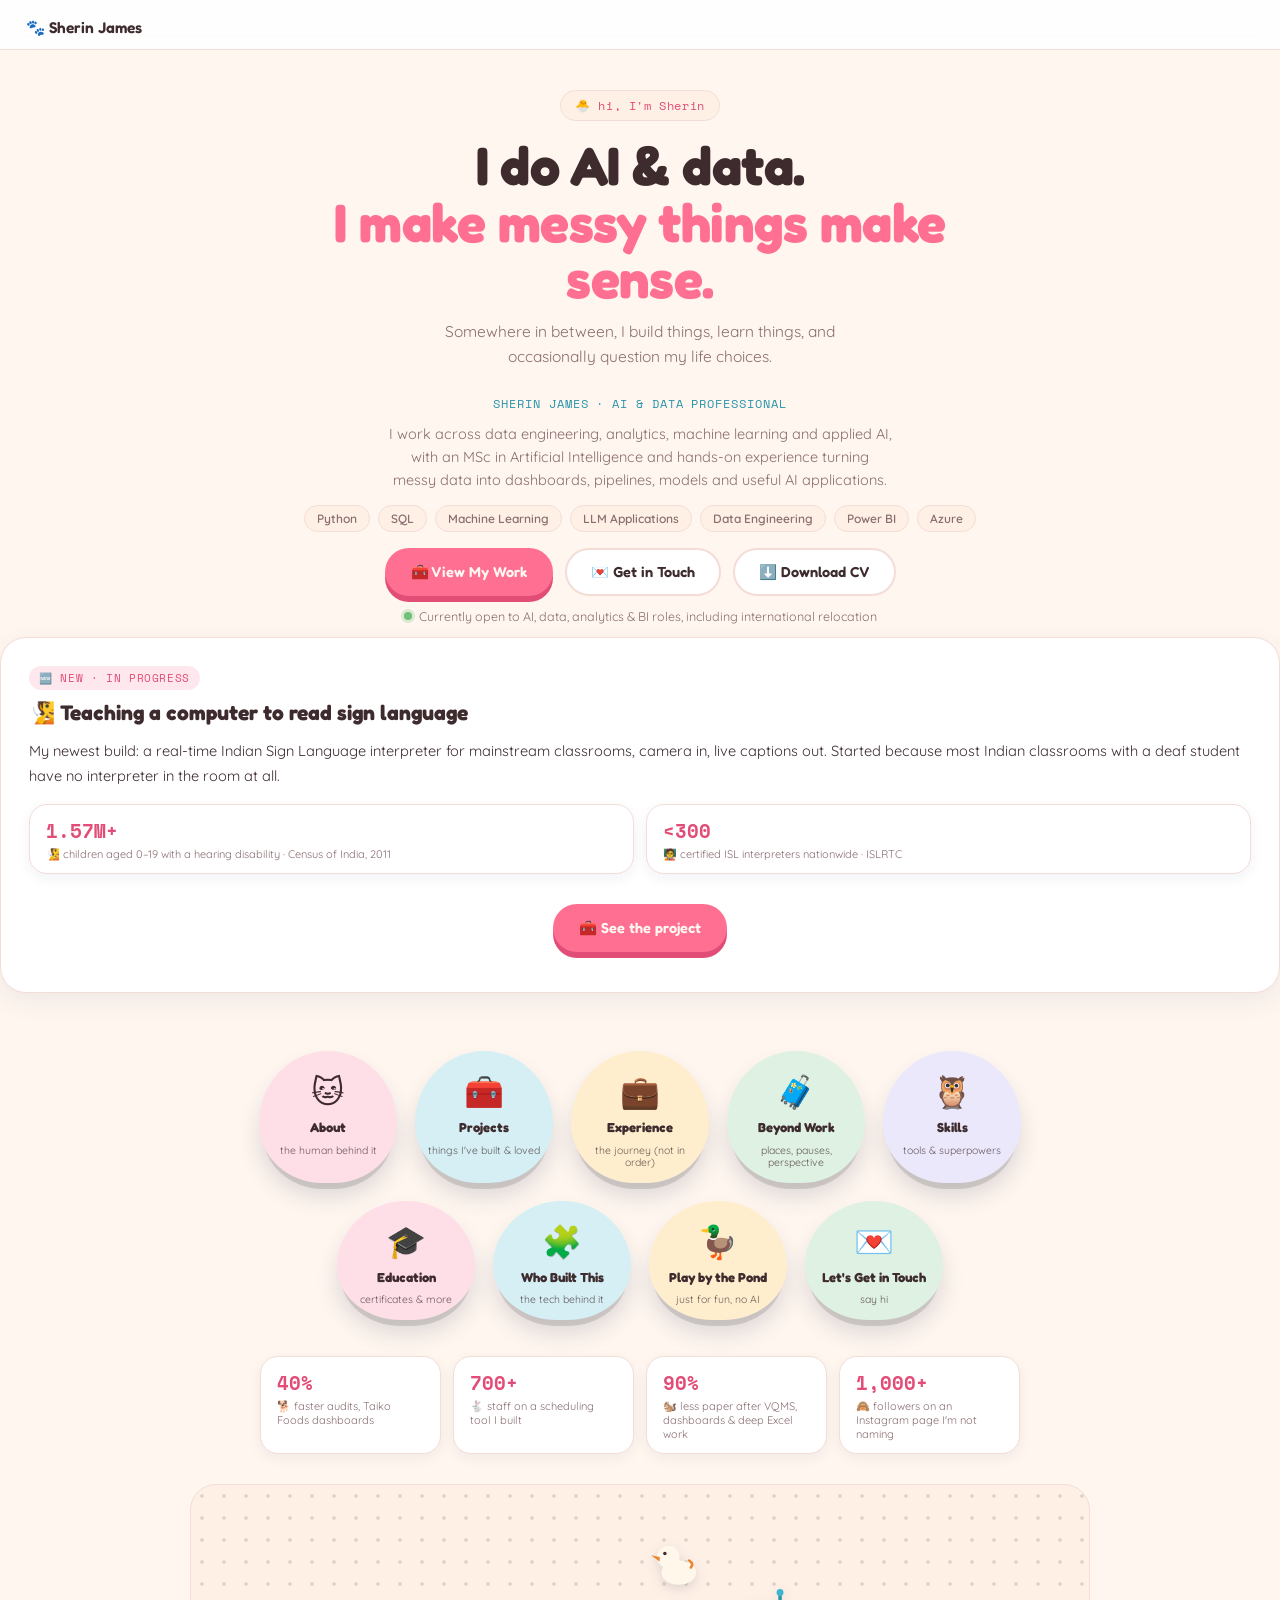
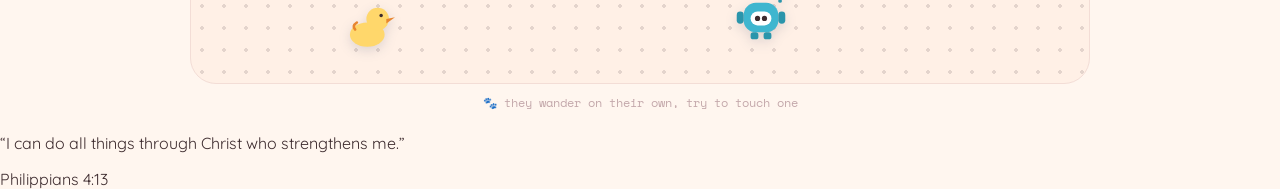
==== commit 31a617f1: "few additions" ====
--- a/index.html
+++ b/index.html
@@ -31,9 +31,8 @@
 
   <div class="hero-band">
     <span class="hero-eyebrow">🐣 hi, I'm Sherin</span>
-    <h1>I do AI &amp; data.<br/>I dream about farms.<br/><span>I fear cockroaches.</span></h1>
+    <h1>I do AI &amp; data.<br/><span>I make messy things make sense.</span></h1>
     <p>Somewhere in between, I build things, learn things, and occasionally question my life choices.</p>
-    <p><b>Poke a bubble to explore.</b> The animals are harmless. The cockroach policy is not.</p>
   </div>
 
   <div class="proof-strip">
@@ -46,6 +45,21 @@
       <a class="btn btn-ghost" download="Sherin_James_CV.pdf" href="Sherin_James_CV.pdf">⬇️ Download CV</a>
     </div>
     <p class="open-line"><span class="open-dot"></span>Currently open to AI, data, analytics &amp; BI roles, including international relocation</p>
+  </div>
+
+  <div class="spotlight-band">
+    <article class="project-card new-tier" id="isl-spotlight">
+      <span class="tier-badge-sm badge-new">🆕 New &middot; in progress</span>
+      <h2 class="project-title">🧏 Teaching a computer to read sign language</h2>
+      <p class="project-desc">My newest build: a real-time Indian Sign Language interpreter for mainstream classrooms, camera in, live captions out. Started because most Indian classrooms with a deaf student have no interpreter in the room at all.</p>
+      <div class="numbers-strip">
+        <div class="stat-chip"><span class="stat-num">1.57M+</span><span class="stat-label">🧏 children aged 0&ndash;19 with a hearing disability &middot; Census of India, 2011</span></div>
+        <div class="stat-chip"><span class="stat-num">&lt;300</span><span class="stat-label">🧑‍🏫 certified ISL interpreters nationwide &middot; ISLRTC</span></div>
+      </div>
+      <div class="proof-cta-row spotlight-cta">
+        <a class="btn btn-primary" href="projects.html#isl-interpreter">🧰 See the project</a>
+      </div>
+    </article>
   </div>
 
   <div class="bubble-grid">
@@ -92,6 +106,11 @@
 
 </div>
 
+<footer class="verse-footer">
+  <p>&ldquo;I can do all things through Christ who strengthens me.&rdquo;</p>
+  <span>Philippians 4:13</span>
+</footer>
+
 <div id="toast" class="toast" role="status" aria-live="polite"></div>
 <script src="script.js"></script>
 </body>
--- a/styles.css
+++ b/styles.css
@@ -0,0 +1,360 @@
+
+  @import url('https://fonts.googleapis.com/css2?family=Fredoka:wght@500;600;700&family=Quicksand:wght@400;500;600;700&family=Space+Mono:wght@400;700&display=swap');
+
+  :root {
+    --bg: #fff6ef;
+    --surface: #ffffff;
+    --surface-soft: #fff0e6;
+    --ink: #3d2b2e;
+    --ink-soft: #8a6d70;
+    --ink-faint: #c4a8ab;
+    --line: #f3ddd6;
+    --accent: #ff6f91;
+    --accent-deep: #e14d76;
+    --accent-2: #3fb6cf;
+    --accent-2-deep: #2a95ab;
+    --accent-3: #ffbc42;
+    --accent-4: #6fbf7a;
+    --accent-4-deep: #4f9f5b;
+    --accent-5: #9b8cf2;
+    --accent-5-deep: #7c6ce0;
+    --shadow: 220 60% 20%;
+    --sky-top: #bfe6f7;
+    --sky-mid: #dff3ea;
+    --grass: #8fcf80;
+    --grass-deep: #6fb862;
+    --pond: #6fc7d9;
+    --pond-deep: #3f96ab;
+    --sun: #ffd76b;
+    --wood: #a9713c;
+    --wood-deep: #8a5a2c;
+    --roof: #e8862f;
+  }
+
+  @media (prefers-color-scheme: dark) {
+    :root:not([data-theme="light"]) {
+      --bg: #241923; --surface: #2f2130; --surface-soft: #392a3c;
+      --ink: #fbecee; --ink-soft: #d9b7c0; --ink-faint: #8c6c76; --line: #4a3650;
+      --accent: #ff8aa8; --accent-deep: #ffa9bf; --accent-2: #5fd3e8; --accent-2-deep: #86e0f0; --accent-3: #ffcf6b;
+      --accent-4: #8fd89a; --accent-4-deep: #a9e6b2; --accent-5: #b3a4f7; --accent-5-deep: #c7bcf9;
+      --sky-top: #171b3a; --sky-mid: #33264a; --grass: #2f5a44; --grass-deep: #234a37;
+      --pond: #1f4f66; --pond-deep: #16394a; --sun: #ffe9a8; --wood: #7a5236; --wood-deep: #5e3f29; --roof: #c96a2a;
+    }
+  }
+  :root[data-theme="dark"] {
+    --bg: #241923; --surface: #2f2130; --surface-soft: #392a3c;
+    --ink: #fbecee; --ink-soft: #d9b7c0; --ink-faint: #8c6c76; --line: #4a3650;
+    --accent: #ff8aa8; --accent-deep: #ffa9bf; --accent-2: #5fd3e8; --accent-2-deep: #86e0f0; --accent-3: #ffcf6b;
+    --sky-top: #171b3a; --sky-mid: #33264a; --grass: #2f5a44; --grass-deep: #234a37;
+    --pond: #1f4f66; --pond-deep: #16394a; --sun: #ffe9a8; --wood: #7a5236; --wood-deep: #5e3f29; --roof: #c96a2a;
+  }
+
+  * { box-sizing: border-box; }
+  html { overflow-x: hidden; width: 100%; -webkit-text-size-adjust: 100%; text-size-adjust: 100%; }
+  body { background: var(--bg); color: var(--ink); font-family: 'Quicksand', system-ui, sans-serif; margin: 0; overflow-x: hidden; width: 100%; overflow-wrap: break-word; }
+  h1, h2, h3, .display { font-family: 'Fredoka', system-ui, sans-serif; }
+  a { color: var(--accent-deep); }
+  img { max-width: 100%; }
+  .wrap { max-width: 1000px; margin: 0 auto; padding: 0 20px; }
+  button { font-family: inherit; }
+
+  /* ---------- topbar ---------- */
+  .topbar {
+    position: sticky; top: 0; z-index: 60; display: flex; flex-direction: column;
+    background: color-mix(in srgb, var(--surface) 90%, transparent); backdrop-filter: blur(8px);
+    border-bottom: 1px solid var(--line); width:100%; max-width:100%;
+  }
+  .topbar-row1 { position:relative; display:flex; align-items:center; justify-content:flex-start; gap:10px; padding: 12px 18px 6px; }
+  .brand { position:relative; z-index:2; display:flex; align-items:center; gap:8px; font-family:'Fredoka',sans-serif; font-weight:600; font-size:15.5px; cursor:pointer; border:none; background:none; color:var(--ink); padding:6px 8px; white-space:nowrap; }
+  @media (max-width: 420px) { .brand { font-size:13.5px; } }
+  .cat-walk-track { position:absolute; inset:0; overflow:hidden; pointer-events:none; z-index:1; }
+  .walking-cat-emoji { position:absolute; top:50%; left:-40px; transform:translateY(-50%) scaleX(-1); font-size:19px; animation: walkAcross 9s linear infinite; }
+  .walking-cat-bob { display:inline-block; animation: catBob 0.28s steps(2) infinite; }
+  @keyframes walkAcross { from { left:-40px; } to { left:calc(100% + 40px); } }
+  @keyframes catBob { 0%,100% { transform: translateY(0); } 50% { transform: translateY(-3px); } }
+  .subnav { position:relative; display:flex; justify-content:safe center; gap:6px; overflow-x:auto; padding: 0 18px 10px; scrollbar-width:none; -webkit-overflow-scrolling:touch; width:100%; }
+  .subnav.is-hidden { display:none; }
+  .subnav::-webkit-scrollbar { display:none; }
+  .topbar-fade { position:absolute; top:0; right:0; bottom:10px; width:30px; pointer-events:none;
+    background: linear-gradient(to right, transparent, color-mix(in srgb, var(--surface) 94%, transparent) 70%); }
+  .subnav.is-hidden ~ .topbar-fade { display:none; }
+  .subnav-btn {
+    flex:0 0 auto; display:flex; align-items:center; gap:5px; font-family:'Quicksand',sans-serif; font-weight:600; font-size:12.5px; white-space:nowrap;
+    background: var(--surface-soft); border:1px solid var(--line); color:var(--ink-soft); padding:7px 14px; border-radius:999px; cursor:pointer; min-width:0;
+  }
+  .subnav-btn:hover { border-color: var(--accent-2); color: var(--accent-2-deep); }
+  .subnav-btn.active { border-color: var(--accent); color: var(--accent-deep); background: color-mix(in srgb, var(--accent) 16%, var(--surface)); }
+  .home-btn {
+    display:inline-flex; align-items:center; gap:6px; font-family:'Fredoka',sans-serif; font-weight:600; font-size:13.5px;
+    background: var(--surface-soft); border:1px solid var(--line); color:var(--ink); padding:10px 20px; border-radius:999px; cursor:pointer;
+  }
+  .home-btn:hover { border-color: var(--accent-2); color: var(--accent-2-deep); }
+
+  /* ---------- views ---------- */
+  .view { display: none; }
+  .view.active { display: block; animation: fadeIn 0.35s ease; }
+  @keyframes fadeIn { from { opacity:0; transform: translateY(6px);} to { opacity:1; transform:none; } }
+
+  section.pane { padding-top: 44px; padding-bottom: 70px; }
+  .section-tag { font-family:'Space Mono',monospace; font-size:12px; letter-spacing:0.08em; text-transform:uppercase; color:var(--accent-2-deep); margin:0 0 8px; }
+  h2.section-title { font-size: clamp(26px, 4vw, 38px); margin: 0 0 14px; text-wrap: balance; }
+  p.section-lede { color: var(--ink-soft); font-size: 15.5px; max-width: 64ch; line-height: 1.6; margin: 0 0 32px; }
+  .card { background: var(--surface); border:1px solid var(--line); border-radius:22px; padding:26px; box-shadow: 0 6px 22px hsl(var(--shadow) / 0.06); min-width:0; }
+  /* defensive: grid/flex children default to min-width:auto, which can force a track wider than the viewport on narrow screens */
+  .about-grid > *, .two-col > *, .skill-groups > *, .model-split > *, .feature-grid > *, .project-card, .hero-tier { min-width:0; }
+  .fact-title { font-family:'Fredoka',sans-serif; font-weight:600; font-size:16px; margin:0 0 14px; color: var(--accent-deep); }
+  .back-row { margin-top: 40px; text-align:center; }
+
+  /* ================= HOME ================= */
+  .hero-band { text-align:center; padding: 40px 20px 4px; max-width: 720px; margin: 0 auto; }
+  .hero-eyebrow {
+    display:inline-flex; align-items:center; gap:6px; font-family:'Space Mono',monospace; font-size:12px; letter-spacing:0.05em;
+    background: var(--surface-soft); border:1px solid var(--line); color:var(--accent-deep); padding:6px 14px; border-radius:999px; margin-bottom:16px;
+  }
+  .hero-band h1 { font-size: clamp(30px, 6vw, 54px); line-height:1.05; margin: 0 0 12px; text-wrap: balance; letter-spacing:-0.01em; }
+  .hero-band h1 span { color: var(--accent); }
+  .hero-band p { color: var(--ink-soft); font-size: 15.5px; line-height:1.6; margin:0 auto; max-width: 50ch; }
+
+  .proof-strip { max-width:720px; margin: 22px auto 0; text-align:center; padding:0 20px; }
+  .proof-role { font-family:'Space Mono',monospace; font-size:11.5px; letter-spacing:0.08em; text-transform:uppercase; color:var(--accent-2-deep); margin:0 0 10px; }
+  .proof-line { color:var(--ink-soft); font-size:14.5px; line-height:1.6; max-width:56ch; margin:0 auto 14px; }
+  .proof-strip .tag-row { justify-content:center; margin-bottom:16px; }
+  .proof-cta-row { display:flex; gap:12px; flex-wrap:wrap; justify-content:center; margin:4px 0 12px; }
+  .open-line { font-size:12.5px; color:var(--ink-soft); display:flex; align-items:center; gap:7px; justify-content:center; margin-top:2px; }
+  .open-dot { width:8px; height:8px; border-radius:50%; background:var(--accent-4); display:inline-block; flex:none; box-shadow:0 0 0 3px color-mix(in srgb, var(--accent-4) 25%, transparent); }
+
+  .stat-row { display:grid; grid-template-columns: repeat(auto-fit, minmax(min(126px, 100%), 1fr)); gap:12px; margin: 26px auto 0; max-width: 760px; width:100%; }
+  .stat-chip { background: var(--surface); border:1px solid var(--line); border-radius:18px; padding:12px 16px; display:flex; flex-direction:column; gap:2px; min-width:0; width:100%; box-shadow: 0 4px 14px hsl(var(--shadow)/0.06); }
+  .stat-num { font-family:'Space Mono',monospace; font-weight:700; font-size:19px; color: var(--accent-deep); }
+  .stat-label { font-size: 11px; color: var(--ink-soft); }
+
+  /* roam zone: ducks + ai bot wandering, flee on touch */
+  .roam-outer { padding: 30px 12px 6px; }
+  .roam-zone {
+    position: relative; width: 100%; max-width: 900px; margin: 0 auto; height: 200px;
+    border-radius: 26px; overflow: hidden; border: 1px solid var(--line);
+    background-color: var(--surface-soft);
+    background-image: radial-gradient(color-mix(in srgb, var(--ink) 14%, transparent) 1.6px, transparent 1.6px);
+    background-size: 22px 22px;
+  }
+  .roam-hint { text-align:center; font-family:'Space Mono',monospace; font-size:11.5px; color:var(--ink-faint); margin:10px 0 0; }
+  .critter { position:absolute; width:52px; height:52px; cursor:pointer; touch-action:none; will-change: left, top; }
+  .critter svg { display:block; width:100%; height:100%; filter: drop-shadow(0 4px 6px hsl(var(--shadow)/0.14)); }
+  .critter.flip svg { transform: scaleX(-1); }
+  .critter.spooked { animation: spookShake 0.12s linear 4; }
+  @keyframes spookShake { 0%,100% { transform: translateY(0) rotate(0); } 25% { transform: translateY(-2px) rotate(-6deg); } 75% { transform: translateY(-2px) rotate(6deg); } }
+
+  /* section bubbles: bold colorful floating blobs */
+  .bubble-grid { display:flex; flex-wrap:wrap; gap:18px; justify-content:center; padding: 34px 16px 10px; max-width: 920px; margin: 0 auto; }
+  .bubble-btn {
+    display:flex; flex-direction:column; align-items:center; gap:8px; width:138px; padding:20px 10px 14px;
+    border-radius: 50% 50% 46% 46% / 55% 55% 45% 45%; border: none; cursor:pointer;
+    box-shadow: 0 10px 0 -4px rgba(0,0,0,0.12), 0 14px 22px hsl(var(--shadow)/0.14);
+    animation: floaty 4.5s ease-in-out infinite; transition: transform 0.15s ease;
+    color: var(--ink);
+  }
+  .bubble-btn:hover { transform: translateY(-5px) scale(1.03); }
+  .bubble-btn .emoji { font-size: 32px; }
+  .bubble-btn .label { font-family:'Fredoka',sans-serif; font-weight:700; font-size:13px; text-align:center; line-height:1.25; }
+  .bubble-btn .sub { font-size:10.5px; opacity:0.75; text-align:center; line-height:1.2; }
+  @keyframes floaty { 0%,100% { transform: translateY(0);} 50% { transform: translateY(-8px);} }
+  .bubble-btn:nth-child(1){ animation-delay: 0s; background: color-mix(in srgb, var(--accent) 22%, var(--surface)); }
+  .bubble-btn:nth-child(2){ animation-delay: -0.6s; background: color-mix(in srgb, var(--accent-2) 22%, var(--surface)); }
+  .bubble-btn:nth-child(3){ animation-delay: -1.2s; background: color-mix(in srgb, var(--accent-3) 26%, var(--surface)); }
+  .bubble-btn:nth-child(4){ animation-delay: -1.8s; background: color-mix(in srgb, var(--accent-4) 22%, var(--surface)); }
+  .bubble-btn:nth-child(5){ animation-delay: -2.4s; background: color-mix(in srgb, var(--accent-5) 20%, var(--surface)); }
+  .bubble-btn:nth-child(6){ animation-delay: -3.0s; background: color-mix(in srgb, var(--accent) 22%, var(--surface)); }
+  .bubble-btn:nth-child(7){ animation-delay: -3.6s; background: color-mix(in srgb, var(--accent-2) 22%, var(--surface)); }
+  .bubble-btn:nth-child(8){ animation-delay: -4.2s; background: color-mix(in srgb, var(--accent-3) 26%, var(--surface)); }
+  .bubble-btn:nth-child(9){ animation-delay: -4.8s; background: color-mix(in srgb, var(--accent-4) 22%, var(--surface)); }
+
+  @media (prefers-reduced-motion: reduce) {
+    .bubble-btn, .critter, .walking-cat-emoji, .walking-cat-bob, .robot-cat-pop { animation: none !important; }
+    .walking-cat-emoji { left: 20px; transform: translateY(-50%); }
+  }
+
+  /* ---------- hero-eyebrow meow interaction ---------- */
+  .hero-eyebrow { cursor: pointer; user-select: none; transition: transform 0.12s ease; }
+  .hero-eyebrow:active { transform: scale(0.94); }
+  .hero-eyebrow:hover { border-color: var(--accent); }
+  .robot-cat-pop {
+    position: fixed; font-size: 20px; line-height:1; pointer-events:none; z-index: 500;
+    left: 0; top: 0; transform: translate(-50%,-50%) scale(0.3); opacity: 0;
+    animation: robotPop 0.85s ease-out forwards;
+  }
+  @keyframes robotPop {
+    0% { transform: translate(-50%,-50%) scale(0.3); opacity: 0; }
+    18% { opacity: 1; transform: translate(-50%,-50%) scale(1); }
+    100% { transform: translate(calc(-50% + var(--dx, 0px)), calc(-50% + var(--dy, -40px))) scale(0.55); opacity: 0; }
+  }
+
+  /* ================= ABOUT ================= */
+  .about-grid { display:grid; grid-template-columns: 1.3fr 1fr; gap:24px; }
+  @media (max-width: 760px) { .about-grid { grid-template-columns: 1fr; } }
+  .about-grid p { line-height:1.7; font-size:15px; }
+  .paw-list { list-style:none; margin:0; padding:0; display:flex; flex-direction:column; gap:12px; }
+  .paw-list li { display:flex; gap:10px; font-size:14.5px; line-height:1.5; }
+
+  /* ================= PROJECTS ================= */
+  .project-card { background: var(--surface); border:1px solid var(--line); border-radius:26px; padding:28px; margin-bottom:24px; box-shadow: 0 8px 26px hsl(var(--shadow)/0.07); }
+  .project-kicker { font-family:'Space Mono',monospace; font-size:11.5px; color:var(--ink-soft); letter-spacing:0.04em; text-transform:uppercase; margin:0 0 6px;}
+  .project-title { display:flex; align-items:center; gap:10px; font-size:21px; margin:0; }
+  .project-desc { font-size:14.6px; line-height:1.7; margin:14px 0 16px; }
+  .tag-row { display:flex; gap:8px; flex-wrap:wrap; margin:4px 0 16px; }
+  .tag { font-size:12px; font-weight:600; padding:5px 12px; border-radius:999px; background:var(--surface-soft); color:var(--ink-soft); border:1px solid var(--line); min-width:0; max-width:100%; overflow-wrap:anywhere; }
+  .shot-row { display:grid; grid-template-columns: repeat(2,1fr); gap:14px; margin-top:14px; }
+  .shot-row.single { grid-template-columns: 1fr; max-width:520px; }
+  .shot-row.trio { grid-template-columns: repeat(3,1fr); }
+  @media (max-width: 620px) { .shot-row { grid-template-columns: 1fr; } }
+  .shot-row img { width:100%; display:block; border-radius:14px; border:1px solid var(--line); }
+  .shot-cap { font-size:11.5px; color:var(--ink-faint); margin-top:6px; text-align:center; }
+  .metric-row { display:flex; gap:10px; flex-wrap:wrap; margin:14px 0 4px; }
+  .metric-pill { background:var(--surface-soft); border-radius:12px; padding:8px 12px; text-align:center; min-width:80px; }
+  .metric-pill b { display:block; font-family:'Space Mono',monospace; font-size:15px; color:var(--accent-2-deep); }
+  .metric-pill span { font-size:10px; color:var(--ink-soft); }
+  .access-note { font-size:12.5px; color:var(--ink-soft); background:var(--surface-soft); border-radius:12px; padding:10px 14px; margin-top:12px; display:flex; gap:8px; }
+  .visit-link { font-weight:700; font-size:13.5px; text-decoration:none; color:var(--accent-deep); }
+  .project-subtitle { font-size:14.5px; font-weight:600; color:var(--ink-soft); margin:2px 0 14px; }
+  .mini-label { font-family:'Space Mono',monospace; font-size:11px; letter-spacing:0.06em; text-transform:uppercase; color:var(--accent-2-deep); margin:18px 0 8px; }
+  .beat-line { font-style:italic; color:var(--ink-soft); margin:2px 0 12px; font-size:14.6px; }
+  .feature-grid { display:grid; grid-template-columns: repeat(auto-fit, minmax(190px,1fr)); gap:12px; margin: 6px 0 16px; }
+  .feature-item { background:var(--surface-soft); border-radius:14px; padding:12px 14px; }
+  .feature-item .f-title { font-weight:700; font-size:13.5px; display:flex; align-items:center; gap:6px; margin:0 0 4px; }
+  .feature-item .f-desc { font-size:12.5px; color:var(--ink-soft); line-height:1.5; margin:0; }
+  .lede-block { color:var(--ink-soft); font-size:15.5px; max-width:64ch; line-height:1.6; margin:0 0 32px; }
+  .lede-block p { margin:0 0 10px; }
+  .lede-block p:last-child { margin-bottom:0; font-style:italic; }
+  .hatch-card { background:transparent; border:2px dashed var(--line); box-shadow:none; padding:22px 28px; text-align:center; }
+  .hatch-card .project-title { justify-content:center; font-size:17px; }
+  .hatch-card .project-desc { max-width:56ch; margin:8px auto 0; color:var(--ink-soft); }
+  .made-step p + p { margin-top:10px; }
+  .made-badge { display:inline-flex; align-items:center; gap:8px; font-family:'Space Mono',monospace; font-size:11.5px; letter-spacing:0.05em; text-transform:uppercase; background:var(--surface-soft); border:1px solid var(--line); color:var(--accent-deep); padding:8px 16px; border-radius:999px; margin-bottom:16px; }
+
+  /* ---- Projects: pipeline / model breakdown / anomalies ---- */
+  .hero-tier { border:2px solid var(--accent); }
+  .tier-badge-sm { font-family:'Space Mono',monospace; font-size:10.5px; letter-spacing:0.06em; text-transform:uppercase; color:var(--accent-deep); background:color-mix(in srgb, var(--accent) 16%, var(--surface)); padding:4px 10px; border-radius:999px; display:inline-block; margin-bottom:10px; }
+  .pipeline-row { display:flex; align-items:center; flex-wrap:wrap; gap:6px; margin:14px 0 20px; }
+  .pipeline-step { background:var(--surface-soft); border-radius:14px; padding:10px 14px; font-size:12px; font-weight:700; text-align:center; min-width:96px; flex:1 1 96px; }
+  .pipeline-step span { display:block; font-size:10px; font-weight:500; color:var(--ink-soft); margin-top:2px; }
+  .pipeline-arrow { color:var(--ink-faint); font-size:16px; flex:none; }
+  .model-split { display:grid; grid-template-columns:1fr 1fr; gap:16px; margin:10px 0 18px; }
+  @media (max-width:620px) { .model-split { grid-template-columns:1fr; } }
+  .model-block { background:var(--surface-soft); border-radius:16px; padding:16px 18px; }
+  .model-block h4 { margin:0 0 8px; font-size:14px; font-family:'Fredoka',sans-serif; display:flex; align-items:center; gap:6px; }
+  .model-block ul { margin:0; padding-left:18px; font-size:12.8px; line-height:1.65; color:var(--ink-soft); }
+  .anomaly-box { background: color-mix(in srgb, var(--accent-3) 16%, var(--surface)); border-radius:14px; padding:14px 16px; font-size:13px; line-height:1.65; margin:6px 0 18px; }
+  .anomaly-box b { color: var(--ink); }
+  .numbers-strip { display:grid; grid-template-columns: repeat(auto-fit, minmax(min(140px, 100%), 1fr)); gap:12px; margin: 4px 0 30px; width:100%; }
+  .learned-note { font-size:12.5px; color:var(--ink-faint); font-style:italic; margin:10px 0 0; }
+
+  /* ================= SCATTERED CARDS (work / breaks) ================= */
+  .scatter-grid { display:flex; flex-wrap:wrap; gap:22px 18px; justify-content:center; max-width:100%; }
+  .scatter-card {
+    background: var(--surface); border:1px solid var(--line); border-radius:18px; padding:20px; width: min(300px, 100%);
+    box-shadow: 0 8px 18px hsl(var(--shadow)/0.09); transition: transform 0.18s ease; min-width:0;
+  }
+  .scatter-card:hover { transform: rotate(0deg) translateY(-3px) !important; }
+  .scatter-card:nth-child(6n+1){ transform: rotate(-2.2deg); }
+  .scatter-card:nth-child(6n+2){ transform: rotate(1.6deg); }
+  .scatter-card:nth-child(6n+3){ transform: rotate(-1deg); }
+  .scatter-card:nth-child(6n+4){ transform: rotate(2deg); }
+  .scatter-card:nth-child(6n+5){ transform: rotate(-1.7deg); }
+  .scatter-card:nth-child(6n+6){ transform: rotate(1.1deg); }
+  .scatter-card.break-card { background: var(--surface-soft); border-style: dashed; width: min(340px, 100%); }
+  @media (max-width: 420px) { .scatter-card, .scatter-card.break-card { transform:none !important; width:100%; } }
+
+  /* ---- Experience: featured role-progression card ---- */
+  .exp-featured { background: var(--surface); border:2px solid var(--accent); border-radius:24px; padding:26px 28px; margin-bottom:30px; box-shadow: 0 10px 26px hsl(var(--shadow)/0.10); min-width:0; }
+  .exp-featured-head { display:flex; align-items:baseline; justify-content:space-between; flex-wrap:wrap; gap:6px; margin-bottom:2px; }
+  .exp-org { font-family:'Fredoka',sans-serif; font-weight:700; font-size:17px; }
+  .exp-loc { font-size:12.5px; color:var(--ink-soft); }
+  .exp-promo-line { font-family:'Space Mono',monospace; font-size:11px; color:var(--accent-deep); background:var(--surface-soft); display:inline-block; padding:5px 12px; border-radius:999px; margin:10px 0 20px; }
+  .exp-timeline { display:flex; flex-direction:column; gap:0; }
+  .exp-role-block { border-left:3px solid var(--line); padding:0 0 18px 18px; margin-left:2px; position:relative; }
+  .exp-role-block:last-child { padding-bottom:0; border-left-color:transparent; }
+  .exp-role-block::before { content:''; position:absolute; left:-7px; top:2px; width:12px; height:12px; border-radius:50%; background:var(--accent); border:2px solid var(--surface); box-shadow:0 0 0 2px var(--accent); }
+  .exp-role-title { font-weight:700; font-size:14.5px; margin:0 0 2px; }
+  .exp-role-dates { font-family:'Space Mono',monospace; font-size:11px; color:var(--ink-faint); margin:0 0 8px; }
+  .exp-role-block ul { margin:0; padding-left:18px; font-size:13px; line-height:1.65; color:var(--ink); }
+  .exp-other-label { font-family:'Space Mono',monospace; font-size:11.5px; letter-spacing:0.06em; text-transform:uppercase; color:var(--ink-faint); margin: 4px 0 16px; text-align:center; }
+  .milestone-strip { display:flex; align-items:center; justify-content:center; gap:10px; margin: 30px 0; }
+  .milestone-pill { font-family:'Space Mono',monospace; font-size:11.5px; color:var(--accent-5-deep); background:color-mix(in srgb, var(--accent-5) 16%, var(--surface)); border:1px solid var(--line); border-radius:999px; padding:8px 16px; text-align:center; }
+  .milestone-strip .milestone-arrow { color:var(--ink-faint); font-size:16px; }
+  .exp-break-card.scatter-card { background:transparent; border:2px dashed var(--ink-faint); }
+  .tech-self-tag { font-size:11px; font-weight:700; color:var(--accent-5-deep); }
+  .current-card.scatter-card { border:2px solid var(--accent-4); position:relative; }
+  .current-pill { position:absolute; top:-11px; right:16px; background:var(--accent-4); color:#0d2b16; font-family:'Space Mono',monospace; font-size:10px; letter-spacing:0.05em; text-transform:uppercase; padding:4px 10px; border-radius:999px; }
+  .scatter-role { font-weight:700; font-size:15px; margin:0 0 3px; display:flex; gap:8px; align-items:center; }
+  .scatter-org { font-size:12.5px; color:var(--accent-2-deep); font-weight:700; margin:0 0 2px; }
+  .scatter-dates { font-size:11.5px; color:var(--ink-faint); margin:0 0 10px; font-family:'Space Mono',monospace; }
+  .scatter-card ul { margin:0; padding-left:18px; font-size:13px; line-height:1.55; color:var(--ink); }
+  .scatter-card p.plain { font-size:13.3px; line-height:1.6; color:var(--ink); margin:0 0 10px; }
+  .place-chip-row { display:flex; flex-wrap:wrap; gap:6px; margin-top:6px; }
+  .place-chip { font-size:11px; font-weight:700; background: var(--surface); border:1px solid var(--line); border-radius:999px; padding:4px 10px; }
+
+  /* ================= SKILLS ================= */
+  .skill-groups { display:grid; grid-template-columns: repeat(2,1fr); gap:18px; }
+  @media (max-width:700px) { .skill-groups { grid-template-columns:1fr; } }
+  .skill-card h3 { font-size:15px; margin:0 0 12px; display:flex; align-items:center; gap:8px; }
+  .chip-cloud { display:flex; flex-wrap:wrap; gap:8px; }
+  .chip { font-size:12.5px; font-weight:600; padding:7px 13px; border-radius:999px; background:var(--bg); border:1px solid var(--line); min-width:0; max-width:100%; overflow-wrap:anywhere; }
+
+  /* ================= EDUCATION / MADE ================= */
+  .two-col { display:grid; grid-template-columns:1fr 1fr; gap:20px; }
+  @media (max-width:760px) { .two-col { grid-template-columns:1fr; } }
+  .edu-card h3 { font-size:15.5px; margin:0 0 4px; }
+  .edu-card .school { font-size:13px; color:var(--accent-2-deep); font-weight:700; margin-bottom:6px; }
+  .edu-card p { font-size:13.5px; color:var(--ink-soft); line-height:1.55; margin:0; }
+  .made-steps { display:flex; flex-direction:column; gap:16px; }
+  .made-step { display:flex; gap:14px; }
+  .made-num { flex:none; width:30px; height:30px; border-radius:50%; background:var(--surface-soft); display:flex; align-items:center; justify-content:center; font-family:'Space Mono',monospace; font-weight:700; font-size:13px; color:var(--accent-deep); }
+  .made-step p { margin:0; font-size:14.3px; line-height:1.6; }
+
+  /* ================= GAME ================= */
+  .game-wrap { display:flex; flex-direction:column; align-items:center; gap:14px; width:100%; }
+  .game-hud { display:flex; gap:16px; font-family:'Space Mono',monospace; font-size:14px; }
+  .game-btn { font-family:'Fredoka',sans-serif; font-weight:600; font-size:14px; padding:10px 22px; border-radius:999px; border:2px solid transparent; background:var(--accent); color:#fff7f2; box-shadow: 0 5px 0 var(--accent-deep); cursor:pointer; }
+  .game-btn:disabled { opacity:0.55; cursor:default; box-shadow:none; }
+  .game-note { font-size:12.5px; color:var(--ink-faint); text-align:center; max-width:44ch; }
+
+  /* ---------- Pond Derby racing game ---------- */
+  .racer-pick { display:flex; gap:10px; flex-wrap:wrap; justify-content:center; }
+  .racer-opt {
+    display:flex; flex-direction:column; align-items:center; gap:4px; font-family:'Quicksand',sans-serif; font-weight:600; font-size:12.5px;
+    background: var(--surface); border:2px solid var(--line); color:var(--ink-soft); padding:10px 16px; border-radius:16px; cursor:pointer;
+  }
+  .racer-opt .racer-emoji { font-size:26px; }
+  .racer-opt:hover { border-color: var(--accent-2); }
+  .racer-opt.selected { border-color: var(--accent); color:var(--accent-deep); background: color-mix(in srgb, var(--accent) 14%, var(--surface)); }
+  .track-board { display:flex; flex-direction:column; gap:10px; width:100%; max-width:640px; }
+  .track-lane { display:flex; align-items:center; gap:8px; }
+  .lane-tag { width:22px; text-align:center; font-size:16px; opacity:0.7; }
+  .lane-track {
+    position:relative; flex:1; height:44px; border-radius:12px; border:1px solid var(--line); overflow:hidden;
+    background-color: var(--surface-soft);
+    background-image: radial-gradient(color-mix(in srgb, var(--ink) 12%, transparent) 1.4px, transparent 1.4px);
+    background-size: 18px 18px;
+  }
+  .racer-sprite { position:absolute; left:2px; top:50%; transform: translateY(-50%); font-size:24px; line-height:1; }
+  .finish-flag { width:22px; text-align:center; font-size:18px; }
+  .race-status { font-family:'Space Mono',monospace; font-size:13px; color:var(--ink-soft); text-align:center; min-height:18px; }
+
+  /* ================= CONTACT ================= */
+  .foot-card { background: var(--surface); border:1px solid var(--line); border-radius:26px; padding:40px 30px; display:flex; flex-direction:column; align-items:center; gap:14px; text-align:center; }
+  .foot-links { display:flex; gap:14px; flex-wrap:wrap; justify-content:center; }
+  .btn { font-family:'Fredoka',sans-serif; font-weight:600; font-size:14.5px; padding:13px 24px; border-radius:999px; text-decoration:none; display:inline-flex; align-items:center; gap:8px; border:2px solid transparent; cursor:pointer; }
+  .btn-primary { background: var(--accent); color:#fff7f2; box-shadow: 0 6px 0 var(--accent-deep); }
+  .btn-ghost { background: var(--surface); color:var(--ink); border-color: var(--line); }
+  .foot-note { font-size:12px; color:var(--ink-faint); margin-top: 22px; }
+  .toast {
+    position: fixed; left: 50%; bottom: 22px; transform: translateX(-50%) translateY(12px);
+    max-width: min(90vw, 380px); text-align:center; background: var(--ink); color: var(--bg);
+    font-family:'Quicksand',sans-serif; font-weight:600; font-size:13.5px; line-height:1.4;
+    padding: 12px 18px; border-radius: 14px; box-shadow: 0 10px 30px hsl(var(--shadow)/0.25);
+    opacity: 0; pointer-events: none; transition: opacity 0.25s ease, transform 0.25s ease; z-index: 200;
+  }
+  .toast.show { opacity: 1; transform: translateX(-50%) translateY(0); }
+
+
+/* Nav elements converted from <button> to <a> for multi-page navigation */
+.brand, .subnav-btn, .home-btn, .bubble-btn { text-decoration: none; }
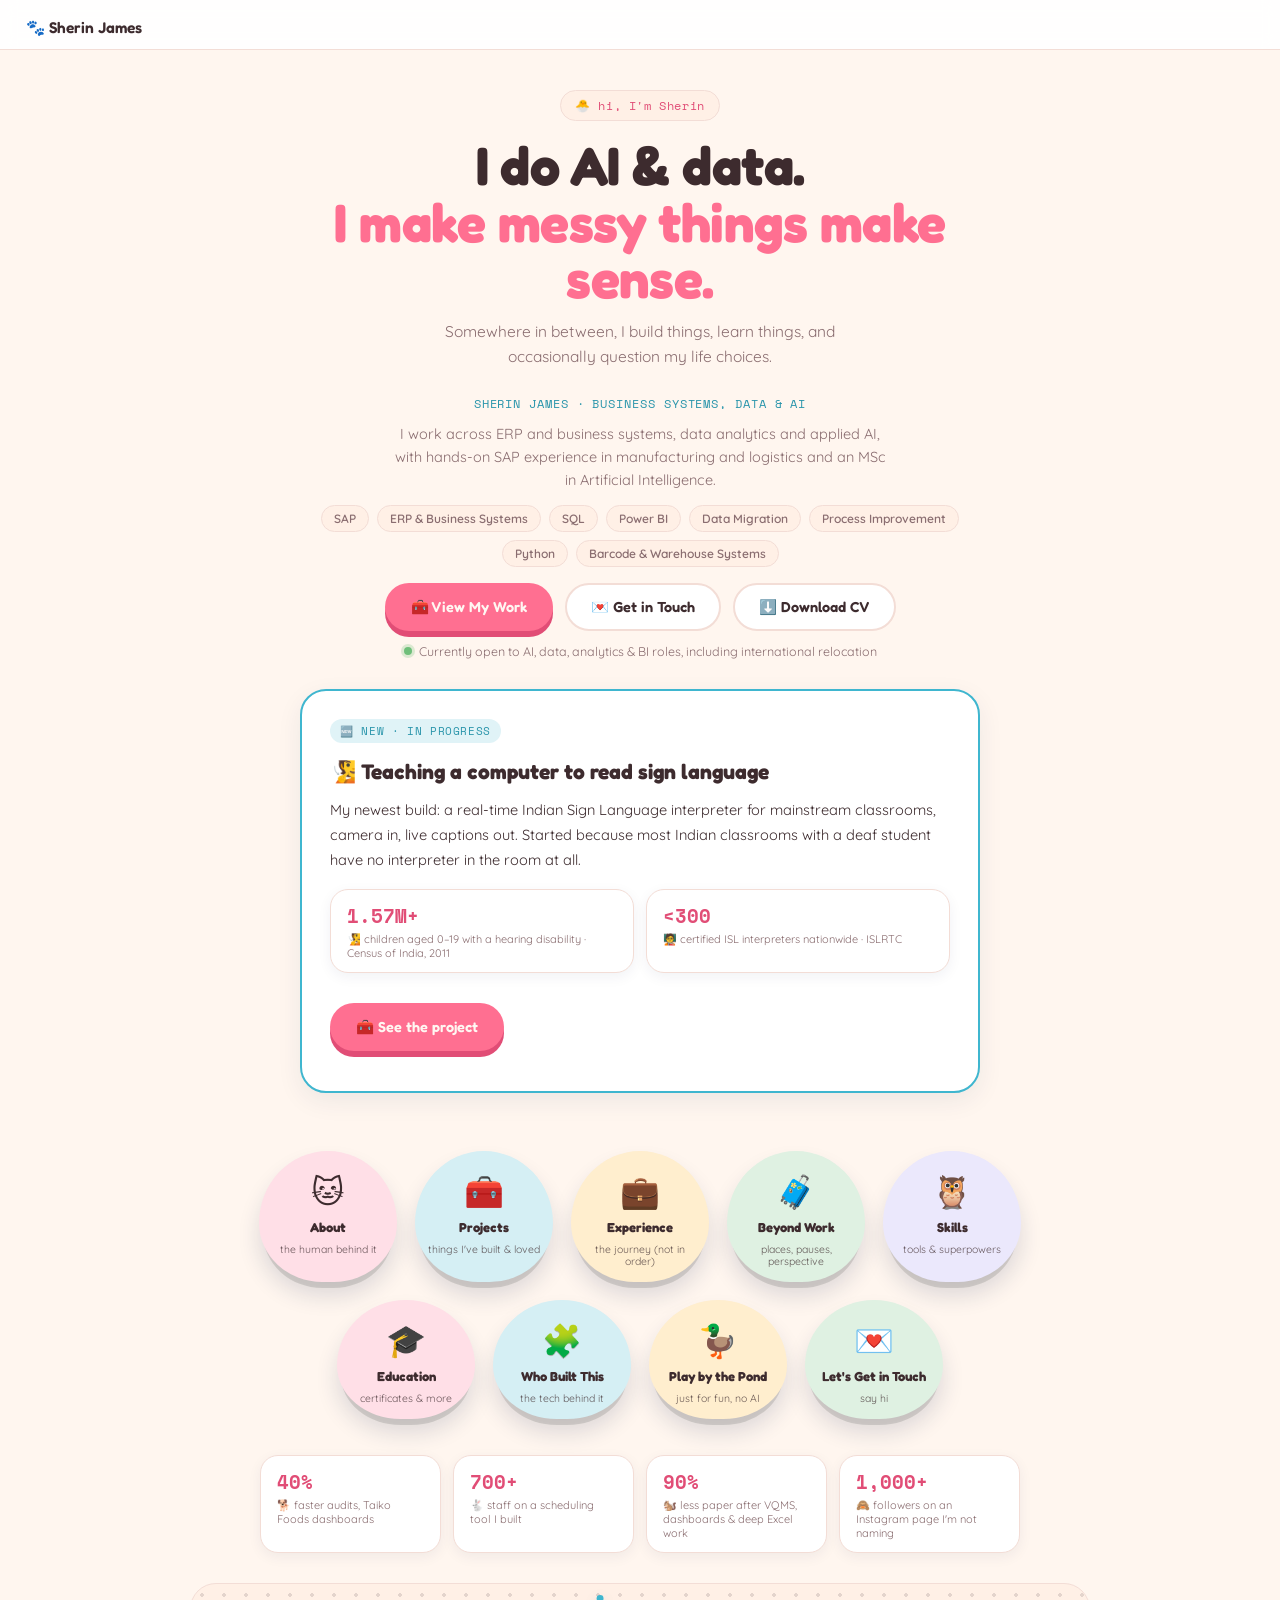
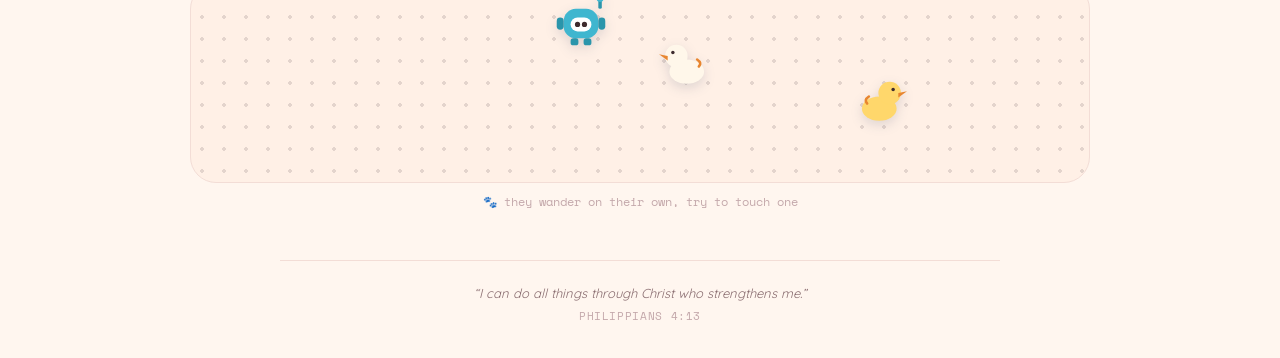
==== commit 401d92be: "Update portfolio description and roles" ====
--- a/index.html
+++ b/index.html
@@ -4,7 +4,7 @@
 <meta charset="utf-8">
 <meta name="viewport" content="width=device-width, initial-scale=1">
 <title>Sherin James · Portfolio</title>
-<meta name="description" content="Sherin James: AI & Data Professional. MSc AI (Distinction). Data engineering, analytics, and applied AI projects.">
+<meta name="description" content="Sherin James: Business Systems, Data & AI. SAP and ERP experience in manufacturing and logistics, Power BI, SQL, MSc AI (Distinction).">
 <link rel="stylesheet" href="styles.css">
 </head>
 <body>
@@ -36,9 +36,9 @@
   </div>
 
   <div class="proof-strip">
-    <p class="proof-role">Sherin James · AI &amp; Data Professional</p>
-    <p class="proof-line">I work across data engineering, analytics, machine learning and applied AI, with an MSc in Artificial Intelligence and hands-on experience turning messy data into dashboards, pipelines, models and useful AI applications.</p>
-    <div class="tag-row"><span class="tag">Python</span><span class="tag">SQL</span><span class="tag">Machine Learning</span><span class="tag">LLM Applications</span><span class="tag">Data Engineering</span><span class="tag">Power BI</span><span class="tag">Azure</span></div>
+    <p class="proof-role">Sherin James · Business Systems, Data &amp; AI</p>
+    <p class="proof-line">I work across ERP and business systems, data analytics and applied AI, with hands-on SAP experience in manufacturing and logistics and an MSc in Artificial Intelligence.</p>
+    <div class="tag-row"><span class="tag">SAP</span><span class="tag">ERP &amp; Business Systems</span><span class="tag">SQL</span><span class="tag">Power BI</span><span class="tag">Data Migration</span><span class="tag">Process Improvement</span><span class="tag">Python</span><span class="tag">Barcode &amp; Warehouse Systems</span></div>
     <div class="proof-cta-row">
       <a class="btn btn-primary" href="projects.html">🧰 View My Work</a>
       <a class="btn btn-ghost" href="contact.html">💌 Get in Touch</a>
--- a/styles.css
+++ b/styles.css
@@ -358,3 +358,17 @@
 
 /* Nav elements converted from <button> to <a> for multi-page navigation */
 .brand, .subnav-btn, .home-btn, .bubble-btn { text-decoration: none; }
+
+/* ---- Home: ISL spotlight ---- */
+.spotlight-band { max-width:720px; margin: 30px auto 0; padding:0 20px; }
+.spotlight-band .project-title { margin-top:6px; }
+.spotlight-cta { justify-content:flex-start; margin-top:4px; }
+
+/* ---- shared "new" tier, alongside the existing "featured" tier ---- */
+.new-tier { border:2px solid var(--accent-2); }
+.badge-new { color:var(--accent-2-deep); background:color-mix(in srgb, var(--accent-2) 16%, var(--surface)); }
+
+/* ---- verse footer, every page ---- */
+.verse-footer { max-width:720px; margin:44px auto 0; padding:22px 20px 34px; text-align:center; border-top:1px solid var(--line); }
+.verse-footer p { font-style:italic; font-size:13px; color:var(--ink-soft); line-height:1.6; margin:0 0 4px; }
+.verse-footer span { display:block; font-family:'Space Mono',monospace; font-size:10.5px; letter-spacing:0.06em; text-transform:uppercase; color:var(--ink-faint); }
